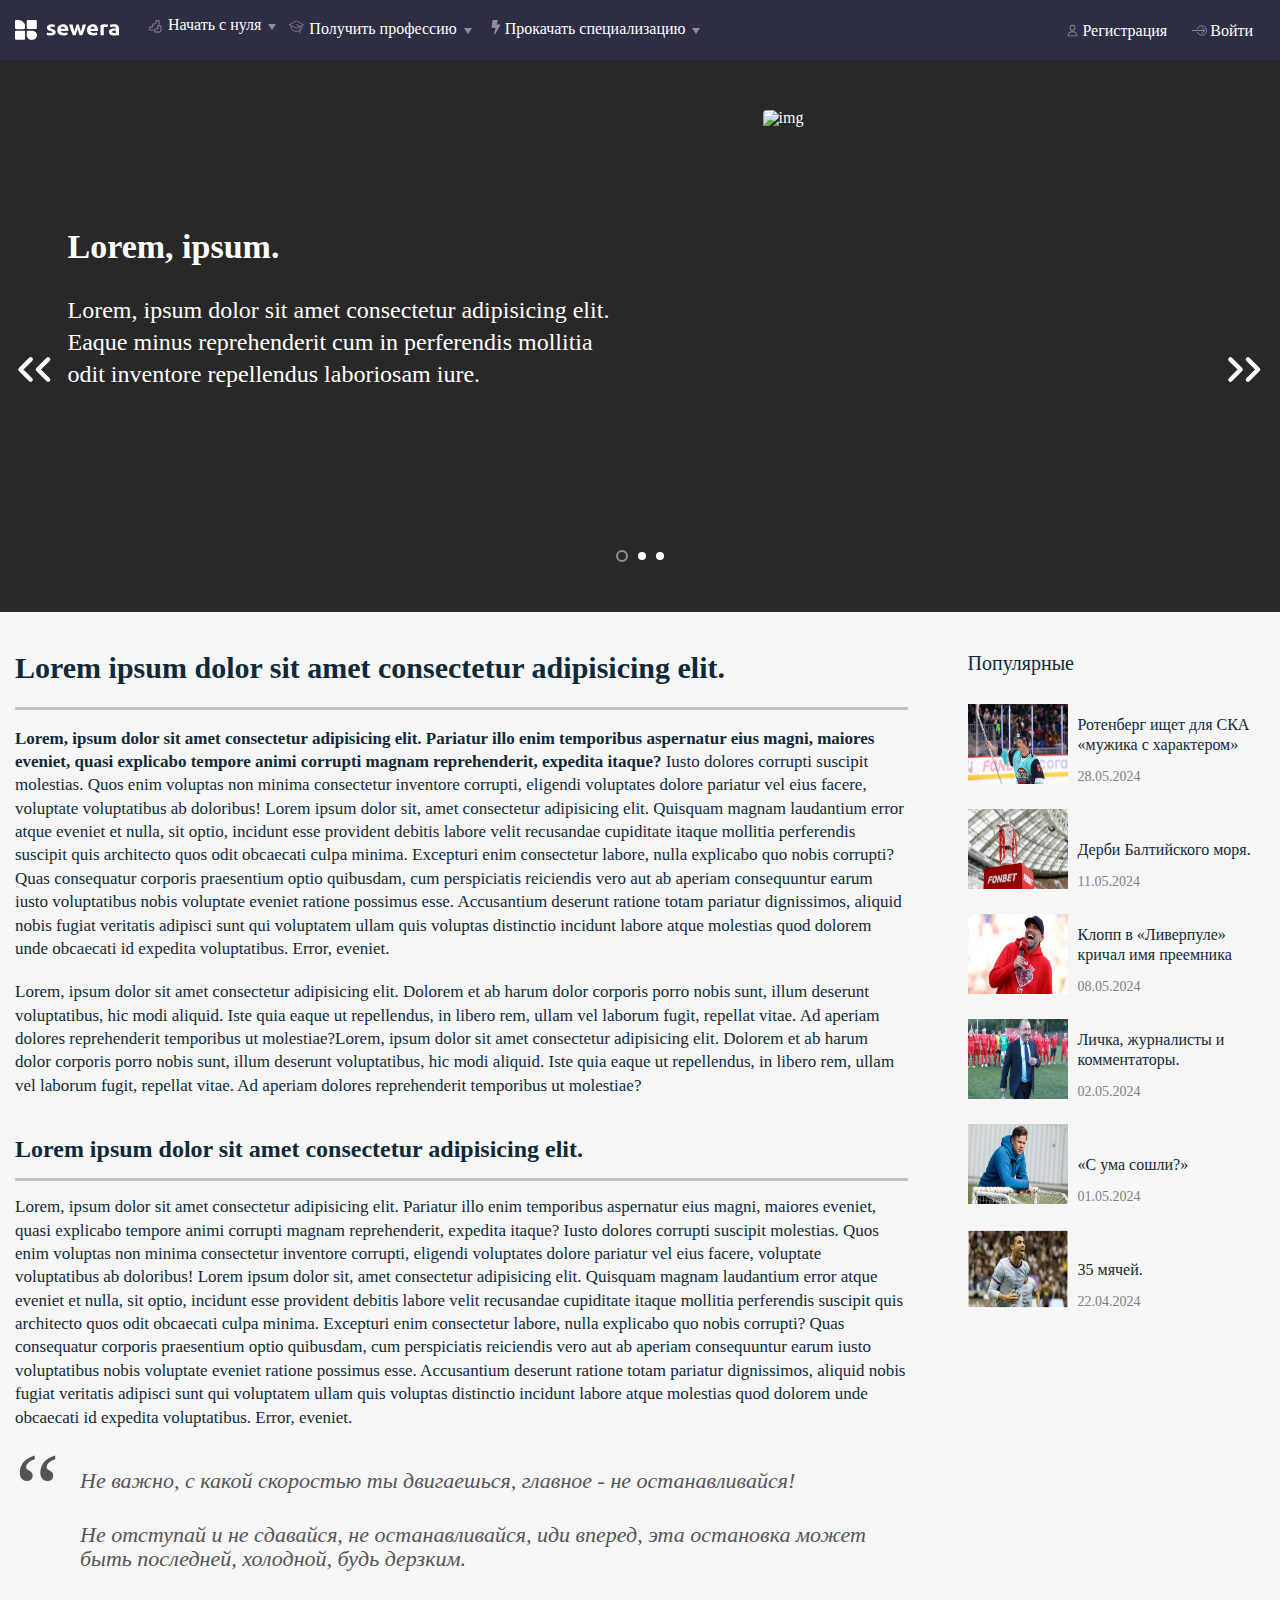
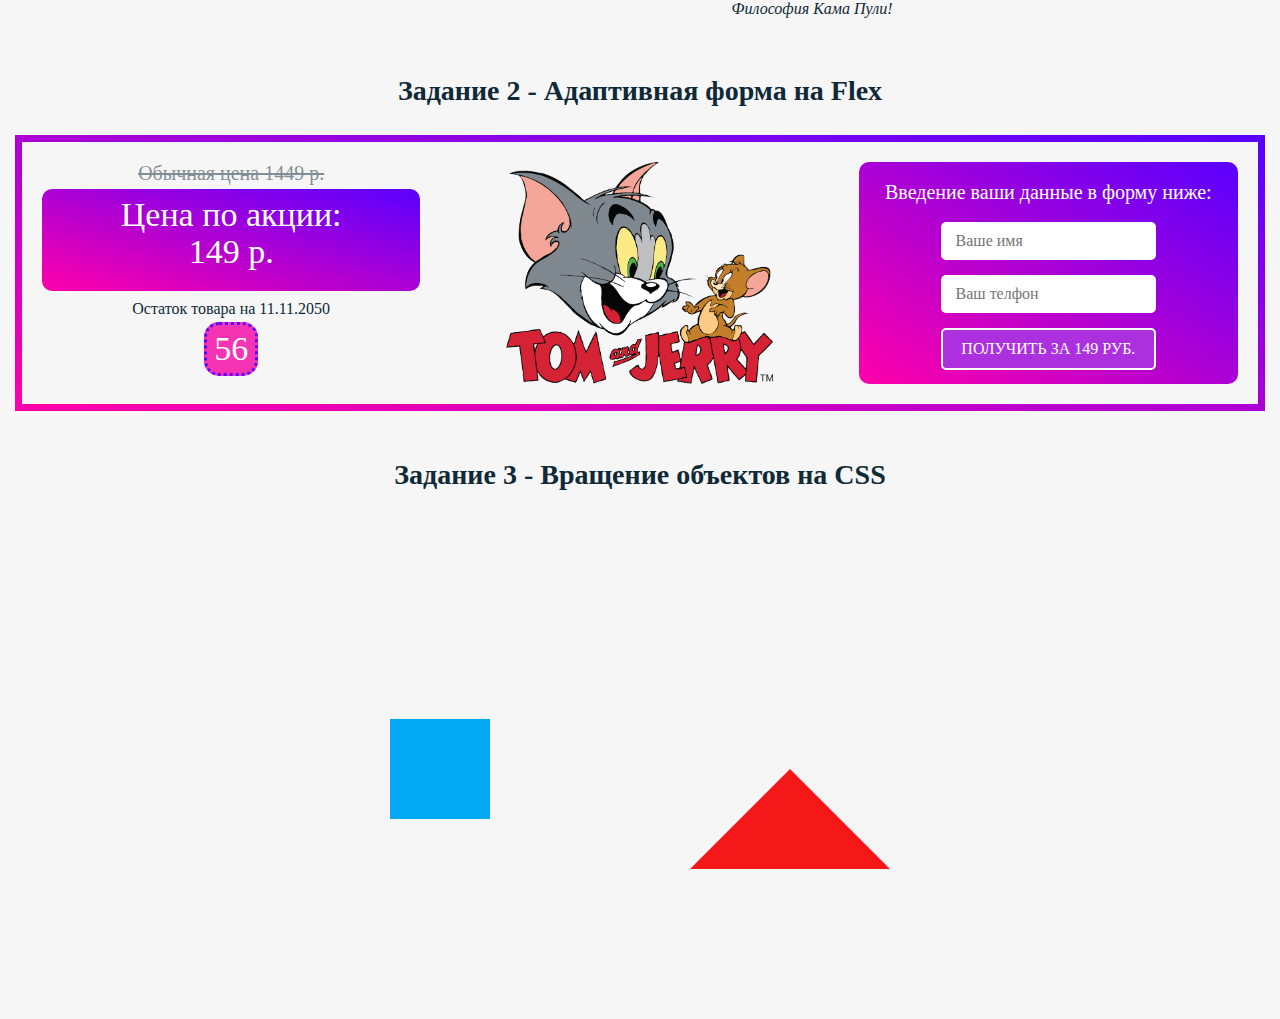
==== testTwo.html @ 2e712038 "Add files via upload" ====
<!DOCTYPE html>
<html lang="ru">

<head>
	<title>Главная</title>
	<meta charset="UTF-8">
	<meta name="format-detection" content="telephone=no">
	<!-- <style>body{opacity: 0;}</style> -->
	<link rel="stylesheet" href="css/style.min.css?_v=20240530075408">
	<link rel="shortcut icon" href="favicon.ico">
	<!-- <meta name="robots" content="noindex, nofollow"> -->
	<meta name="viewport" content="width=device-width, initial-scale=1.0">
</head>

<body>
	<div class="wrapper">
		<header class="header">
			<div class="header__container">
				<div class="header__left">
					<a href="#"><img src="img/Logo.svg" alt="logo"></a>
					<nav class="header__nav">
						<div class="header__dropdown dropdown">

							<div class="dropdown__header">
								<span class="dropdown__icon-btn">
									<svg class="dropdown__icon-step" fill="#fff" height="24" viewBox="0 0 24 24" width="24" xmlns="http://www.w3.org/2000/svg">
										<path d="M12 3.375C12 2.61561 12.6156 2 13.375 2H17.125C17.8844 2 18.5 2.61561 18.5 3.375V9H17V3.5H13.5V7.125C13.5 7.88439 12.8844 8.5 12.125 8.5H8.5V12.125C8.5 12.8844 7.88439 13.5 7.125 13.5H3.5V17H9V18.5H3.375C2.61561 18.5 2 17.8844 2 17.125V13.375C2 12.6156 2.61561 12 3.375 12H7V8.375C7 7.61561 7.61561 7 8.375 7H12V3.375ZM16.375 10C15.6156 10 15 10.6156 15 11.375V15H11.375C10.6156 15 10 15.6156 10 16.375V20.125C10 20.8844 10.6156 21.5 11.375 21.5H18.25C20.0449 21.5 21.5 20.0449 21.5 18.25V11.375C21.5 10.6156 20.8844 10 20.125 10H16.375ZM16.5 15.125V11.5H20V18.25C20 19.2165 19.2165 20 18.25 20H11.5V16.5H15.125C15.8844 16.5 16.5 15.8844 16.5 15.125Z" fill="#fff" />
									</svg>
								</span>
								<button class="dropdown__name-btn">Начать с нуля</button>
							</div>
							<div class="dropdown__wrapper-body">



								<ul class="dropdown__body">
									<li class="dropdown__item  dropdown__item_p-small ">Курсы для новичков</li>
									<li class="dropdown__item"><a href="#">Старт в программировании</a></li>
									<li class="dropdown__item"><a href="#">
											Погружение в вёрстку
										</a></li>
									<li class="dropdown__item"><a href="#">
											Погружение в программирование <br> на JavaScript
										</a></li>
									<li class="dropdown__item"><a href="#"> Введение в React</a></li>
									<li class="dropdown__item"><a href="#">
											Продвинутые техники и <br> инструменты вёрстки
										</a></li>
									<li class="dropdown__item dropdown__item_line-af "><a href="#">Погружение в бэкенд</a></li>
									<li class="dropdown__item dropdown__item_p-small"><a href="#">Карта обучения</a></li>
								</ul>
							</div>
						</div>
						<div class="header__dropdown dropdown">

							<div class="dropdown__header">
								<span class="dropdown__icon-btn">
									<?xml version="1.0" ?><svg class="dropdown__icon-cap" viewBox="0 0 256 256" xmlns="http://www.w3.org/2000/svg">
										<rect fill="none" height="256" width="256" />
										<polygon fill="none" points="8 96 128 32 248 96 128 160 8 96" stroke="#8f8f9b" stroke-linecap="round" stroke-linejoin="round" stroke-width="12" />
										<polyline fill="none" points="188 240 188 128 128 96" stroke="#8f8f9b" stroke-linecap="round" stroke-linejoin="round" stroke-width="12" />
										<path d="M220,110.9v54.6a7.8,7.8,0,0,1-1.6,4.7c-6.7,9-35.1,41.8-90.4,41.8s-83.7-32.8-90.4-41.8a7.8,7.8,0,0,1-1.6-4.7V110.9" fill="none" stroke="#8f8f9b" stroke-linecap="round" stroke-linejoin="round" stroke-width="12" />
									</svg>
								</span>
								<span class="dropdown__name-btn">Получить профессию</span>
							</div>
							<div class="dropdown__wrapper-body">

								<ul class="dropdown__body">
									<li class="dropdown__item  dropdown__item_p-small ">Профессии</li>
									<li class="dropdown__item  dropdown__falme-icon">
										<a href="#">
											Фронтенд-разработчик</a>
									</li>
									<li class="dropdown__item"><a href="#">

											JavaScript-разработчик (React)

										</a></li>
									<li class="dropdown__item"><a href="#">

											JavaScript-разработчик (Vue.js)

										</a></li>
									<li class="dropdown__item dropdown__item_line-af"><a href="#">
											Фулстек-разработчик
										</a></li>
									<li class="dropdown__item  dropdown__item_p-small ">
										Курсы из профессий
									</li>

									<li class="dropdown__item dropdown__icon-volt"><a href="#">

											HTML и CSS. Профессиональная вёрстка сайтов

										</a></li>
									<li class="dropdown__item  "><a href="#">
											HTML и CSS. Адаптивная вёрстка и автоматизация
										</a></li>
									<li class="dropdown__item "><a href="#">
											JavaScript. Профессиональная разработка веб-интерфейсов
										</a></li>
									<li class="dropdown__item dropdown__icon-volt"><a href="#">
											React. Разработка сложных клиентских приложений
										</a></li>
									<li class="dropdown__item "><a href="#">
											Node.js. Профессиональная разработка REST API
										</a></li>

									<li class="dropdown__item dropdown__item_line-af "><a href="#">
											Node.js и Nest.js. Микросервисная архитектура
										</a></li>
									<li class="dropdown__item dropdown__item_p-small"><a href="#">
											База знаний для джунов
										</a></li>
								</ul>
							</div>
						</div>
						<div class="header__dropdown dropdown">

							<div class="dropdown__header">
								<span class="dropdown__icon-btn dropdown__volt-btn">
									<svg fill="#8f8f9b" viewBox="0 0 320 512" xmlns="http://www.w3.org/2000/svg">
										<path d="M296 160H180.6l42.6-129.8C227.2 15 215.7 0 200 0H56C44 0 33.8 8.9 32.2 20.8l-32 240C-1.7 275.2 9.5 288 24 288h118.7L96.6 482.5c-3.6 15.2 8 29.5 23.3 29.5 8.4 0 16.4-4.4 20.8-12l176-304c9.3-15.9-2.2-36-20.7-36z" />
									</svg>
								</span>
								<span class="dropdown__name-btn">Прокачать специализацию</span>
							</div>
							<div class="dropdown__wrapper-body">

								<ul class="dropdown__body">
									<li class="dropdown__item  dropdown__item_p-small ">Хардкорные программы для профессионалов</li>
									<li class="dropdown__item  ">
										<a href="#">
											Современная фронтенд-инженерия</a>
									</li>
									<li class="dropdown__item"><a href="#">
											Современная UI-инженерия
										</a></li>


								</ul>
							</div>
						</div>
					</nav>
				</div>
				<div class="header__right">
					<a href="#" class="header__reg-link"><span>Регистрация</span></a>
					<a href="#" class="header__login-link"><span>Войти</span></a>

					<button class="dropdown__close"> <span></span></button>

				</div>
			</div>
		</header>
		<main class="page">
			<section class="block-slider">
				<div class="block-slider__container">
					<div class="block-slider__slider">
						<div class="block-slider__swiper">
							<div class="block-slider__slide">
								<div class="block-slider__left">
									<h2>Lorem, ipsum.</h2>
									<p>Lorem, ipsum dolor sit amet consectetur adipisicing elit. Eaque minus reprehenderit cum in
										perferendis mollitia odit inventore repellendus laboriosam iure.</p>
								</div>
								<div class="block-slider__right">
									<img src="https://sun9-56.userapi.com/impf/c858236/v858236720/29910/Ihe8J-922rY.jpg?size=807x802&quality=96&sign=06324aeedb829a5440fe6edab3a7fee0&c_uniq_tag=YZ6wD-gvLkA2RFt3atDTPPgjrXEiO0Yf4W6JTfomU6o&type=album" alt="img">
								</div>
							</div>
							<div class="block-slider__slide">
								<div class="block-slider__left">
									<h2>Lorem, ipsum.</h2>
									<p>Lorem, ipsum dolor sit amet consectetur adipisicing elit. Eaque minus reprehenderit cum in
										perferendis mollitia odit inventore repellendus laboriosam iure.</p>
								</div>
								<div class="block-slider__right">
									<img src="https://sun9-57.userapi.com/impf/c855524/v855524175/a335c/hHi84l0LLgs.jpg?size=759x807&quality=96&sign=f7df21928185eb2d3da8f8ca7893d7a0&c_uniq_tag=ptr8mlcJrk0UAbyxihGzSYC01Zkd_EwbgX_cB9-FAVA&type=album" alt="img">
								</div>
							</div>
							<div class="block-slider__slide">
								<div class="block-slider__left">
									<h2>Lorem, ipsum.</h2>
									<p>Lorem, ipsum dolor sit amet consectetur adipisicing elit. Eaque minus reprehenderit cum in
										perferendis mollitia odit inventore repellendus laboriosam iure.</p>
								</div>
								<div class="block-slider__right">
									<img src="https://sun9-13.userapi.com/impf/n5xUDRBeqdIjwzbhU-yd4jXayoAngss0dbvNaQ/SqG7F6Du4lM.jpg?size=960x960&quality=96&sign=62358768d3e7979a2b8f1758f643908d&c_uniq_tag=79hBievXeGpram5T9qouMxfK4zN0-EKYDcgwzh3o9EA&type=album" alt="img">
								</div>
							</div>
						</div>
						<div class="block-slider__pagin"></div>
						<div class="block-slider__nav">
							<div class="block-slider__prev"></div>
							<div class="block-slider__next"></div>

						</div>
					</div>
			</section>
			<div class="main__container">

				<section class="block-text">
					<div class="block-text__wrapper">
						<div class="block-text__item">
							<h2 class="block-text__title block-text__title_big">Lorem ipsum dolor sit amet consectetur
								adipisicing elit.</h2>
							<p class="block-text__content">
								<b>
									Lorem, ipsum dolor sit amet consectetur adipisicing elit. Pariatur illo
									enim temporibus aspernatur eius magni, maiores eveniet, quasi explicabo tempore animi
									corrupti
									magnam reprehenderit, expedita itaque?
								</b>
								Iusto dolores corrupti suscipit molestias. Quos enim
								voluptas non minima consectetur inventore corrupti, eligendi voluptates dolore pariatur vel
								eius
								facere, voluptate voluptatibus ab doloribus!<br><br> Lorem ipsum dolor sit, amet consectetur
								adipisicing
								elit. Quisquam magnam laudantium error atque eveniet et nulla, sit optio, incidunt esse
								provident
								debitis labore velit recusandae cupiditate itaque mollitia perferendis suscipit quis
								architecto
								quos odit obcaecati culpa minima. Excepturi enim consectetur labore, nulla explicabo quo
								nobis
								corrupti? <br><br> Quas consequatur corporis praesentium optio quibusdam, cum perspiciatis
								reiciendis
								vero
								aut ab aperiam consequuntur earum iusto voluptatibus nobis voluptate eveniet ratione possimus
								esse.
								Accusantium deserunt ratione totam pariatur dignissimos, aliquid nobis fugiat veritatis
								adipisci
								sunt qui voluptatem ullam quis voluptas distinctio incidunt labore atque molestias quod
								dolorem
								unde obcaecati id expedita voluptatibus. Error, eveniet.
							</p>
							<p class="block-text__content">
								Lorem, ipsum dolor sit amet consectetur adipisicing elit. Dolorem et ab harum dolor corporis
								porro
								nobis sunt, illum deserunt voluptatibus, hic modi aliquid. Iste quia eaque ut repellendus, in
								libero rem, ullam vel laborum fugit, <br><br> repellat vitae. Ad aperiam dolores reprehenderit
								temporibus
								ut
								molestiae?Lorem, ipsum dolor sit amet consectetur adipisicing elit. Dolorem et ab harum dolor
								corporis porro
								nobis sunt, illum deserunt voluptatibus, hic modi aliquid. Iste quia eaque ut repellendus, in
								libero rem, ullam vel laborum fugit, repellat vitae. Ad aperiam dolores reprehenderit
								temporibus
								ut
								molestiae?
							</p>
						</div>
						<div class="block-text__item">
							<h3 class="block-text__title">Lorem ipsum dolor sit amet consectetur
								adipisicing elit.</h3>
							<p class="block-text__content">

								Lorem, ipsum dolor sit amet consectetur adipisicing elit. Pariatur illo
								enim temporibus aspernatur eius magni, maiores eveniet, quasi explicabo tempore animi
								corrupti
								magnam reprehenderit, expedita itaque?

								Iusto dolores corrupti suscipit molestias. Quos enim
								voluptas non minima consectetur inventore corrupti, eligendi voluptates dolore pariatur vel
								eius
								facere, voluptate voluptatibus ab doloribus!<br><br> Lorem ipsum dolor sit, amet consectetur
								adipisicing
								elit. Quisquam magnam laudantium error atque eveniet et nulla, sit optio, incidunt esse
								provident
								debitis labore velit recusandae cupiditate itaque mollitia perferendis suscipit quis
								architecto
								quos odit obcaecati culpa minima. Excepturi enim consectetur labore, nulla explicabo quo
								nobis
								corrupti?<br><br> Quas consequatur corporis praesentium optio quibusdam, cum perspiciatis
								reiciendis
								vero
								aut ab aperiam consequuntur earum iusto voluptatibus nobis voluptate eveniet ratione possimus
								esse.
								Accusantium deserunt ratione totam pariatur dignissimos, aliquid nobis fugiat veritatis
								adipisci
								sunt qui voluptatem ullam quis voluptas distinctio incidunt labore atque molestias quod
								dolorem
								unde obcaecati id expedita voluptatibus. Error, eveniet.
							</p>

						</div>
					</div>
					<div class="quote">
						<div class="quote__container">
							<blockquote>
								<div class="quote__item">Не важно, с какой скоростью ты двигаешься, главное - не
									останавливайся!
								</div>
								<div class="quote__item">Не отступай и не сдавайся, не останавливайся, иди вперед, эта
									остановка
									может
									быть последней, холодной, будь дерзким.</div>
								<cite>Философия Кама Пули!</cite>
							</blockquote>
						</div>
					</div>
				</section>
				<div class="news-popular">
					<div class="news-popular__wrapper">
						<a href="#" class="news-popular__title">Популярные</a>
						<a href="#" class="news-popular__item">
							<img src="img/1.jpg" alt="Ротенберг ищет для СКА «мужика с характером»">
							<div class="news-popular__content">
								<div class="news-popular__text">Ротенберг ищет для СКА «мужика с характером»</div>
								<div class="news-popular__date">28.05.2024</div>
							</div>
						</a>
						<a href="#" class="news-popular__item">
							<img src="img/2.jpg" alt="Дерби Балтийского моря.">
							<div class="news-popular__content">
								<div class="news-popular__text">Дерби Балтийского моря.</div>
								<div class="news-popular__date">11.05.2024</div>
							</div>
						</a>
						<a href="#" class="news-popular__item">
							<img src="img/3.jpg" alt="Клопп в «Ливерпуле» кричал имя преемника">
							<div class="news-popular__content">
								<div class="news-popular__text">Клопп в «Ливерпуле» кричал имя преемника</div>
								<div class="news-popular__date">08.05.2024</div>
							</div>
						</a>
						<a href="#" class="news-popular__item">
							<img src="img/4.jpeg" alt="Личка, журналисты и комментаторы.">
							<div class="news-popular__content">
								<div class="news-popular__text">Личка, журналисты и комментаторы.</div>
								<div class="news-popular__date">02.05.2024</div>
							</div>
						</a>
						<a href="#" class="news-popular__item">
							<img src="img/5.jpg" alt="«С ума сошли?»">
							<div class="news-popular__content">
								<div class="news-popular__text">«С ума сошли?»</div>
								<div class="news-popular__date">01.05.2024</div>
							</div>
						</a>
						<a href="#" class="news-popular__item">
							<img src="img/6.jpg" alt="35 мячей.">
							<div class="news-popular__content">
								<div class="news-popular__text">35 мячей.</div>
								<div class="news-popular__date">22.04.2024</div>
							</div>

						</a>
					</div>
				</div>

			</div>
			<section class="test-two">
				<h2 class="test-two__title">Задание 2 - Адаптивная форма на Flex</h2>
				<div class="test-two__container">
					<div class="test-two__wrapper">
						<div class="test-two__left">
							<div class="test-two__price">Обычная цена 1449 р.</div>
							<div class="test-two__dicount-price">Цена по акции:<br> 149 р.</div>
							<div class="test-two__date-item">Остаток товара на 11.11.2050</div>
							<div class="test-two__value"><span>56</span></div>
						</div>
						<div class="test-two__img"><img src="img/form-img.png" alt="форма заказа"></div>
						<div class="test-two__right">
							<from class="test-two__form">
								<div class="test-two__from-title">Введение ваши данные в форму ниже:</div>
								<div class="test-two__form-body">
									<input type="text" placeholder="Ваше имя" name="userName">
									<input type="tel" placeholder="Ваш телфон" name="userPhone">
									<input type="hidden" name="sub1" id="sub1" value="123">
									<input type="hidden" name="utm_source" id="utm_source" value="321">
									<input type="hidden" name="ip" id="ip" value="192.168.1.1">
									<button class="test-two__btn" type="submit">ПОЛУЧИТЬ ЗА 149 РУБ.</button>
								</div>
							</from>
						</div>
					</div>
				</div>


			</section>
			<section class="anim">
				<h2 class="test-two__title">Задание 3 - Вращение объектов на CSS</h2>
				<div class="anim__container">

					<div class="wrapper-t">
						<div class="square">
							<!-- <div class="pivont-point">&bull;</div> -->
						</div>
						<div class="circle">

						</div>
					</div>


				</div>

			</section>
	</div>
	</main>

	</div>
	<!-- 
<div id="popup" aria-hidden="true" class="popup">
	<div class="popup__wrapper">
		<div class="popup__content">
			<button data-close type="button" class="popup__close">Закрыть</button>
			<div class="popup__text">
			</div>
		</div>
	</div>
</div>
 -->

	<script src="js/app.min.js?_v=20240530075408"></script>
</body>

</html>
---- css/style.min.css ----
@charset "UTF-8";@import url(https://fonts.googleapis.com/css?family=PT+Sans:regular,italic,700,700italic);@font-face{font-family:"TT Norms Pro";src:url(/463b9c96fefe5cefd8d9.woff2);font-weight:400}@font-face{font-family:"TT Norms Pro";src:url(/a76053e8fa0edaac22e2.woff2);font-weight:700;font-style:normal}@font-face{font-family:"TT Norms Pro";src:url(/258cc526d378b9f0bc2b.woff2);font-weight:500;font-style:normal}*{padding:0;margin:0;border:0}*,:after,:before{-webkit-box-sizing:border-box;box-sizing:border-box}body,html{height:100%;min-width:320px}body{color:#102938;line-height:1;font-family:"TT Norms Pro";font-size:1rem;-ms-text-size-adjust:100%;-moz-text-size-adjust:100%;-webkit-text-size-adjust:100%;-webkit-font-smoothing:antialiased;-moz-osx-font-smoothing:grayscale}button,input,textarea{font-family:"TT Norms Pro";font-size:inherit}button{cursor:pointer;color:inherit;background-color:inherit}a{color:inherit}a:link,a:visited{text-decoration:none}a:hover{text-decoration:none}ul li{list-style:none}img{vertical-align:top}h1,h2,h3,h4,h5,h6{font-weight:inherit;font-size:inherit}body{background-color:#f6f6f6}.lock body{overflow:hidden;-ms-touch-action:none;touch-action:none}.wrapper{min-height:100%;display:-webkit-box;display:-ms-flexbox;display:flex;-webkit-box-orient:vertical;-webkit-box-direction:normal;-ms-flex-direction:column;flex-direction:column;overflow:hidden}.wrapper>main{-webkit-box-flex:1;-ms-flex:1 1 auto;flex:1 1 auto}.wrapper>*{min-width:0}[class*=__container]{max-width:86.25rem;-webkit-box-sizing:content-box;box-sizing:content-box;margin:0 auto;padding:0 .9375rem}.checkbox{position:relative;padding:9px 11px;border-radius:8px;background:#f7f7f7;-webkit-transition:all .3s ease 0s;transition:all .3s ease 0s;display:-webkit-box;display:-ms-flexbox;display:flex;-webkit-box-align:center;-ms-flex-align:center;align-items:center}.checkbox__input{position:absolute;width:0;height:0;opacity:0}.checkbox__input:checked+.checkbox__label:before{-webkit-transition:all .3s ease 0s;transition:all .3s ease 0s;background-color:#fc8507;border:0 solid #a7a9ac}.checkbox__input:checked+.checkbox__label:after{-webkit-transition:-webkit-transform .3s ease 0s;transition:-webkit-transform .3s ease 0s;transition:transform .3s ease 0s;transition:transform .3s ease 0s,-webkit-transform .3s ease 0s;-webkit-transform:scale(1);-ms-transform:scale(1);transform:scale(1)}.checkbox__label{cursor:pointer;display:-webkit-inline-box;display:-ms-inline-flexbox;display:inline-flex;-webkit-box-align:center;-ms-flex-align:center;align-items:center;position:relative;gap:10px}.checkbox__label:before{content:"";-ms-flex-item-align:start;align-self:flex-start;-webkit-box-flex:0;-ms-flex:0 0 16px;flex:0 0 16px;width:16px;height:16px;border:1px solid #a7a9ac;border-radius:4px;background-color:#fff}.checkbox__label::after{content:"";position:absolute;width:16px;height:16px;top:2px;left:2px;background-repeat:no-repeat;background-image:url(../../../img/icons/accpect.svg);background-size:12px 12px;-webkit-transform:scale(1);-ms-transform:scale(1);transform:scale(1)}.options{display:-webkit-box;display:-ms-flexbox;display:flex;-webkit-column-gap:8px;-moz-column-gap:8px;column-gap:8px}.options__item{position:relative;cursor:pointer}.options__input{width:0;height:0;opacity:0;position:absolute}.options__input:checked+.options__label:before{border:1px solid #000}.options__input:checked+.options__label{-webkit-transform:scale(1);-ms-transform:scale(1);transform:scale(1)}.options__label{display:-webkit-inline-box;display:-ms-inline-flexbox;display:inline-flex;-webkit-box-align:center;-ms-flex-align:center;align-items:center;cursor:pointer;position:relative;gap:8px}.options__label:before{content:"";-webkit-box-align:center;-ms-flex-align:center;align-items:center;background-size:contain;border:4px solid #fff;border-radius:8px;-webkit-box-shadow:0 0 0 1px rgba(0,0,0,.1);box-shadow:0 0 0 1px rgba(0,0,0,.1);cursor:pointer;display:-webkit-box;display:-ms-flexbox;display:flex;-webkit-box-flex:0;-ms-flex:0 0 auto;flex:0 0 auto;height:36px;line-height:36px;margin:4px 0;min-width:36px;overflow:hidden;padding:4px 8px;position:relative;-webkit-transition:opacity .2s;transition:opacity .2s;-webkit-user-select:none;-moz-user-select:none;-ms-user-select:none;user-select:none;white-space:nowrap}.options__label:after{content:"";-webkit-transition:all .3s ease 0s;transition:all .3s ease 0s;-webkit-transform:scale(1);-ms-transform:scale(1);transform:scale(1);border-radius:4px;width:28px;height:28px;position:absolute;-webkit-transform:translate(0,-50%);-ms-transform:translate(0,-50%);transform:translate(0,-50%);top:50%;left:4px;background-color:#7e7997;position:absolute}.options__label_two::after{content:"";background-color:#eee9d9}.options__label_tree::after{content:"";background-color:#535353}.options__label_four::after{content:"";background-color:#c2c0c1}.options__label_five::after{padding:5px 8px;content:"256";background-color:#fff}.options__label_five::before{min-width:50px}.options__label_six::after{content:"128";padding:5px 8px;background-color:#fff}.options__label_six::before{min-width:50px}.options__label_seven::after{content:"";padding:5px 8px;background-color:rgba(255,255,255,0)!important}.options__label_seven::before{min-width:104px}.options__label_eati::after{content:"";padding:5px 8px;background-color:rgba(255,255,255,0)!important}.options__label_eati::before{min-width:175px}.options__text{position:absolute;width:100%;height:100%;top:30%;left:13px}.options__text_gray{color:#8c8c8c!important;font-size:14px}.options__text_hit{background:#eef7e4;border-radius:4px;color:#6ba833;display:inline-block;font-size:10px;font-weight:700;line-height:18px;padding:0 5px}.rating{display:-webkit-box;display:-ms-flexbox;display:flex;-webkit-box-align:end;-ms-flex-align:end;align-items:flex-end;font-size:40px;line-height:.75;-webkit-transition:opacity .3s ease 0s;transition:opacity .3s ease 0s}.rating.rating_sending{opacity:.2}.rating.rating_set .rating__active,.rating.rating_set .rating__item{cursor:pointer}.rating__body{position:relative}.rating__body::before{content:"★★★★★";display:block}.rating__active{position:absolute;width:0%;height:100%;top:0;left:0;overflow:hidden}.rating__active::before{content:"★★★★★";position:absolute;width:100%;height:100%;top:0;left:0;color:#ffd300}.rating__items{display:-webkit-box;display:-ms-flexbox;display:flex;position:absolute;width:100%;height:100%;top:0;left:0}.rating__item{-webkit-box-flex:0;-ms-flex:0 0 20%;flex:0 0 20%;height:100%;opacity:0}.rating__value{font-size:50%;line-height:1;padding:0 0 0 10px}[data-showmore-button] span:last-child{display:none}._showmore-active [data-showmore-button] span{display:none}._showmore-active [data-showmore-button] span:last-child{display:block}[class*=-ibg]{position:relative}[class*=-ibg] img{position:absolute;width:100%;height:100%;top:0;left:0;-o-object-fit:cover;object-fit:cover}[class*=-ibg_contain] img{-o-object-fit:contain;object-fit:contain}.header{color:#fff;background-color:#2d2d44}.header__container{min-height:60px;display:-webkit-box;display:-ms-flexbox;display:flex;-webkit-box-align:center;-ms-flex-align:center;align-items:center}.header__container img{width:104px;height:20px;margin-right:25px;-webkit-transition:all .3s ease 0s;transition:all .3s ease 0s}.header__left{display:-webkit-box;display:-ms-flexbox;display:flex;-webkit-box-align:center;-ms-flex-align:center;align-items:center;-webkit-box-flex:1;-ms-flex:1 1 auto;flex:1 1 auto}.header__nav{display:-webkit-box;display:-ms-flexbox;display:flex}.header__reg-link::before{background:url(../img/icons/user.svg) 0 0 no-repeat;width:13px;-webkit-transform:translate(-3px,1px);-ms-transform:translate(-3px,1px);transform:translate(-3px,1px);height:13px}.header__reg-link:hover::before{background:url(../img/icons/user-hover.svg) 0 0 no-repeat}.header__login-link,.header__reg-link{padding:13px 12px}.header__login-link::before,.header__reg-link::before{content:"";display:inline-block}.header__login-link::before{background:url(../img/icons/login.svg) 0 0 no-repeat;width:15px;height:15px;-webkit-transform:translate(-3px,2px);-ms-transform:translate(-3px,2px);transform:translate(-3px,2px)}.lock{overflow:hidden}.dropdown{position:relative;overflow:visible}.dropdown__header{display:-webkit-box;display:-ms-flexbox;display:flex;padding:15px 24px 17px;cursor:default;line-height:2.25;position:relative;line-height:1.5714285714}.dropdown__header::after{-webkit-transition:all .4s ease 0s;transition:all .4s ease 0s;content:"";position:absolute;top:46%;right:9px;display:block;width:0;height:0;border-width:6px 4px 0;border-style:solid;border-color:#8f8f9b transparent transparent}.dropdown__volt-btn{top:15px;left:8px!important}.dropdown__volt-btn svg{width:14px!important;height:14px!important}.dropdown__icon-cap{fill:#8f8f9b;width:15px;height:15px}.dropdown__icon-step path{fill:#8f8f9b;width:15px;height:15px}.dropdown__icon-btn{position:absolute;top:15px;left:4px;display:inline-block}.dropdown__icon-btn svg{width:15px;height:15px}.dropdown__wrapper-body{display:none;position:absolute;z-index:1000;width:340px;top:57px;left:0;background-color:#414157}.dropdown__body{padding:16px;width:100%;-webkit-box-orient:vertical;-webkit-box-direction:normal;-ms-flex-direction:column;flex-direction:column}.dropdown__close{position:absolute;top:0;right:0;z-index:5000000;display:none;-webkit-box-pack:center;-ms-flex-pack:center;justify-content:center;-webkit-box-align:center;-ms-flex-align:center;align-items:center;-webkit-box-sizing:content-box;box-sizing:content-box;width:30px;height:30px;padding:15px 5px;background:0 0;border:0}.dropdown__close._show{display:-webkit-box;display:-ms-flexbox;display:flex}.dropdown__close span{position:relative;display:none;width:30px;height:3px;vertical-align:bottom}.dropdown__close span::after{content:"";position:absolute;left:0;width:70%;height:2px;background:#fff;-webkit-transform-origin:50% 50%;-ms-transform-origin:50% 50%;transform-origin:50% 50%;-webkit-transform:rotate3d(0,0,1,-45deg);transform:rotate3d(0,0,1,-45deg)}.dropdown__close span::before{content:"";-webkit-transform:rotate3d(0,0,1,45deg);transform:rotate3d(0,0,1,45deg);position:absolute;left:0;width:70%;height:2px;background:#fff;-webkit-transform-origin:50% 50%;-ms-transform-origin:50% 50%;transform-origin:50% 50%}.dropdown__item{padding:8px 8px;padding-left:22px;line-height:1.375;position:relative}.dropdown__falme-icon::before{content:"";background:url(../img/icons/flame.svg) center/17px 17px no-repeat;width:18px;height:18px;position:absolute;top:8px;left:0}.dropdown__icon-volt::before{content:"";background:url(../img/icons/volt.svg) center/cover no-repeat;width:23px;height:23px;position:absolute;top:7px;left:-3px}.dropdown__item_p-small{padding:8px 16px 8px 0}.dropdown__item_line-af::after{content:"";position:absolute;bottom:0;left:50%;-webkit-transform:translate(-50%,0);-ms-transform:translate(-50%,0);transform:translate(-50%,0);width:100%;height:1px;background-color:rgba(255,255,255,.1450980392)}.block-slider{color:#fff;background-color:#292828;padding:50px 0}.block-slider__container{position:relative}.block-slider__swiper{margin-bottom:40px}.block-slider__slide{display:-webkit-box;display:-ms-flexbox;display:flex;-ms-flex-pack:distribute;justify-content:space-around;-webkit-column-gap:40px;-moz-column-gap:40px;column-gap:40px}.block-slider__left{max-width:550px;display:-ms-grid;display:grid;-ms-flex-line-pack:center;align-content:center;row-gap:30px;-webkit-box-flex:0;-ms-flex:0 1 50%;flex:0 1 50%}.block-slider__left h2{font-size:34px;font-weight:700}.block-slider__left p{font-size:24px;line-height:1.3333333333}.block-slider__right{-webkit-box-flex:0;-ms-flex:0 1 50%;flex:0 1 50%;max-width:450px;height:400px;position:relative}.block-slider__right img{border-radius:4px;position:absolute;width:100%;height:100%;top:0;left:0;-o-object-fit:cover;object-fit:cover;-o-object-position:center;object-position:center}.block-slider__right img:nth-child(1),.block-slider__right img:nth-child(2){-o-object-position:top;object-position:top}.block-slider__pagin{text-align:center;display:-webkit-box;display:-ms-flexbox;display:flex;-webkit-box-align:center;-ms-flex-align:center;align-items:center;-webkit-box-pack:center;-ms-flex-pack:center;justify-content:center}.block-slider__pagin span{width:8px;height:8px;display:inline-block;border-radius:50%;background-color:#fff}.block-slider__pagin span:not(:last-child){margin-right:10px}.block-slider__pagin .swiper-pagination-bullet-active{background-color:rgba(255,255,255,0);width:12px;height:12px;border:2px solid #8f8f9b}.block-slider__next,.block-slider__prev{z-index:200;position:absolute;width:70px;height:70px;top:50%}.block-slider__prev{background:url(../img/icons/slider-arrow.svg) center/cover no-repeat;left:0}.block-slider__next{background:url(../img/icons/slider-next.svg) center/cover no-repeat;right:0}.main__container{display:-webkit-box;display:-ms-flexbox;display:flex;padding-top:40px;padding-bottom:60px;-webkit-column-gap:60px;-moz-column-gap:60px;column-gap:60px}.block-text{-webkit-box-flex:0;-ms-flex:0 1 75%;flex:0 1 75%}.block-text__item{margin-bottom:40px}.block-text__title{font-size:24px;font-weight:700;padding-bottom:10px}.block-text__title::after{content:"";display:inline-block;height:3px;width:100%;background-color:#c5c1c1}.block-text__title_big{font-size:30px;line-height:1.0769230769}.block-text__content{font-size:17px;line-height:1.375}.block-text__content:not(:last-child){margin-bottom:20px}.block-text__content br{display:none}.block-text__popular-news{-webkit-box-flex:0;-ms-flex:0 1 25%;flex:0 1 25%}.news-popular{-webkit-box-flex:0;-ms-flex:0 1 25%;flex:0 1 25%}.news-popular__title{display:inline-block;font-size:20px;font-weight:500;line-height:1.1;margin-bottom:30px}.news-popular__item{display:-webkit-box;display:-ms-flexbox;display:flex;-webkit-column-gap:10px;-moz-column-gap:10px;column-gap:10px;-webkit-box-align:end;-ms-flex-align:end;align-items:flex-end}.news-popular__item img{width:100px;height:80px}.news-popular__item:not(:last-child){margin-bottom:25px}.news-popular__text{font-weight:500;line-height:1.25;margin-bottom:15px}.news-popular__date{font-size:14px;color:gray}blockquote::before{font-family:"Times New Roman",Times,serif;color:#545457;font-size:100px;content:open-quote;position:absolute;width:100%;height:100%;top:-30px;left:0}blockquote{quotes:"“" "”" "‘" "’"}.quote__container{position:relative}.quote__item{font-style:italic;font-size:22px;line-height:1.0909090909;padding-left:50px;color:#545457}.quote__item:not(:last-child){margin-bottom:30px}.quote cite{display:inline-block;width:100%;text-align:right}.test-two{margin-bottom:50px}.test-two__title{text-align:center;font-weight:700;font-size:28px;margin-bottom:30px}.test-two__wrapper{border:7px solid #ad87eb;-o-border-image:linear-gradient(to right top,#f0a,#5900ff);border-image:-webkit-gradient(linear,left bottom,right top,from(#f0a),to(#5900ff));border-image:linear-gradient(to right top,#f0a,#5900ff);border-image-slice:1;index:-1;display:-webkit-box;display:-ms-flexbox;display:flex;padding:20px;gap:30px}.test-two__left{-webkit-box-flex:33.333%;-ms-flex:33.333%;flex:33.333%;-webkit-box-ordinal-group:2;-ms-flex-order:1;order:1;text-align:center}.test-two__price{font-size:20px;line-height:1.1;text-decoration:line-through;opacity:.5;margin-bottom:5px}.test-two__dicount-price{font-size:34px;line-height:1.0833333333;background:-webkit-gradient(linear,left bottom,right top,from(#f0a),to(#5900ff));background:linear-gradient(to right top,#f0a,#5900ff);color:#fff;padding:8px 10px;border-radius:10px;padding-bottom:20px;margin-bottom:10px}.test-two__date-item{font-style:20px;margin-bottom:5px}.test-two__value span{border-radius:15px;font-size:34px;color:#fff;display:inline-block;padding:7px;border:3px dotted #5900ff;background-color:#f534b4}.test-two__img{-webkit-box-ordinal-group:3;-ms-flex-order:2;order:2;-webkit-box-flex:33.333%;-ms-flex:33.333%;flex:33.333%;position:relative;padding-bottom:18.6%}.test-two__img img{position:absolute;width:100%;height:100%;top:0;left:0;-o-object-fit:contain;object-fit:contain}.test-two__right{-webkit-box-ordinal-group:4;-ms-flex-order:3;order:3;-webkit-box-flex:33.333%;-ms-flex:33.333%;flex:33.333%;background:-webkit-gradient(linear,left bottom,right top,from(#f0a),to(#5900ff));background:linear-gradient(to right top,#f0a,#5900ff);padding:10px;padding-top:20px;border-radius:10px;text-align:center;color:#fff}.test-two__from-title{font-size:20px;font-weight:500;margin-bottom:20px}.test-two__form-body{display:-webkit-box;display:-ms-flexbox;display:flex;-webkit-box-align:center;-ms-flex-align:center;align-items:center;-webkit-box-orient:vertical;-webkit-box-direction:normal;-ms-flex-direction:column;flex-direction:column}.test-two__form-body input{border-radius:5px;width:60%;padding:10px 15px;margin-bottom:15px}.test-two__btn{width:60%;color:#fff;background-color:#ad30df;border-radius:5px;padding:10px 15px;border:2px solid #fff;-webkit-transition:all .3s ease 0s;transition:all .3s ease 0s}.anim__container{display:-webkit-box;display:-ms-flexbox;display:flex;height:500px}.wrapper-t{width:100%;display:-webkit-box;display:-ms-flexbox;display:flex;-webkit-box-align:center;-ms-flex-align:center;align-items:center;-webkit-box-pack:center;-ms-flex-pack:center;justify-content:center}.square{position:relative;width:100px;height:100px;margin-right:200px;color:#fff;font-size:1.5em;text-align:center;background:#03a9f4;-webkit-animation:5s linear 0s normal none infinite running rotate-two;animation:5s linear 0s normal none infinite running rotate-two}.circle{border:100px solid transparent;border-bottom:100px solid #f51818;-webkit-animation:5s linear 0s normal none infinite running rotate-one;animation:5s linear 0s normal none infinite running rotate-one}@-webkit-keyframes rotate-one{0%{-webkit-transform:rotate(360deg);transform:rotate(360deg)}100%{-webkit-transform:rotate(0);transform:rotate(0)}}@keyframes rotate-one{0%{-webkit-transform:rotate(360deg);transform:rotate(360deg)}100%{-webkit-transform:rotate(0);transform:rotate(0)}}@-webkit-keyframes rotate-two{0%{-webkit-transform:rotate(0);transform:rotate(0)}100%{-webkit-transform:rotate(360deg);transform:rotate(360deg)}}@keyframes rotate-two{0%{-webkit-transform:rotate(0);transform:rotate(0)}100%{-webkit-transform:rotate(360deg);transform:rotate(360deg)}}.dns-test *{font-family:"PT Sans"!important;color:#333}.header-dns{background-color:#fff;-webkit-box-shadow:0 1px 2px rgba(0,0,0,.1);box-shadow:0 1px 2px rgba(0,0,0,.1);margin-bottom:24px}.top-header{display:-webkit-box;display:-ms-flexbox;display:flex;-webkit-column-gap:20px;-moz-column-gap:20px;column-gap:20px;justify-items:start;padding:20px 0 8px}.top-header__city{-moz-text-align-last:left;text-align-last:left;-webkit-box-flex:1;-ms-flex:1 0 272px;flex:1 0 272px}.top-header__city svg{-webkit-transition:all .3s ease 0s;transition:all .3s ease 0s;-webkit-transform:translate(0,1px);-ms-transform:translate(0,1px);transform:translate(0,1px);width:13px;height:13px}.top-header__city span{-webkit-transition:all .3s ease 0s;transition:all .3s ease 0s}.top-header__city-wrapper{width:-webkit-max-content;width:-moz-max-content;width:max-content}.top-header__nav{-webkit-box-flex:1;-ms-flex:1 1 auto;flex:1 1 auto}.top-header__nav ul{display:-webkit-box;display:-ms-flexbox;display:flex;-webkit-column-gap:32px;-moz-column-gap:32px;column-gap:32px}.top-header__link{-webkit-transition:all .3s ease 0s;transition:all .3s ease 0s;text-wrap:nowrap}.top-header__link_active::after{content:"";display:inline-block;width:5px;height:5px;background-color:#fc8507;border-radius:50%;-webkit-transform:translate(0,-2px);-ms-transform:translate(0,-2px);transform:translate(0,-2px)}.top-header__contanc{width:100%!important}.top-header__contact{text-wrap:nowrap;position:relative}.top-header__contact:first-child{text-align:right;display:inline-block;width:100%}.top-header__contanct-block{text-align:center;width:130px;padding:10px 5px;display:none;position:absolute;top:0;right:-5px;background:#333;color:#fff;border-radius:8px;height:auto;top:145%;margin:0}.bottom-header{display:-webkit-box;display:-ms-flexbox;display:flex;-webkit-column-gap:20px;-moz-column-gap:20px;column-gap:20px;-webkit-box-align:center;-ms-flex-align:center;align-items:center;min-height:96px}.bottom-header__logo-menu{-webkit-box-flex:0;-ms-flex:0 0 281px;flex:0 0 281px;min-width:281px;background:-webkit-gradient(linear,left bottom,left top,from(#fc8507),to(#ffa218));background:linear-gradient(0deg,#fc8507 0,#ffa218 100%);display:-webkit-box;display:-ms-flexbox;display:flex;border-radius:12px}.bottom-header__logo{padding:0 20px;display:-webkit-box;display:-ms-flexbox;display:flex;-webkit-box-align:center;-ms-flex-align:center;align-items:center;height:64px;-webkit-transition:all .3s ease 0s;transition:all .3s ease 0s;position:relative}.bottom-header__logo span{display:inline-block;width:80px;height:20px;background:url([data-uri]) 0 0 no-repeat}.bottom-header__tooltip{text-align:center;width:150px;font-size:14px;padding:10px 5px;display:none;position:absolute;left:0;background:#333;color:#fff;border-radius:8px;height:auto;bottom:-65%;margin:0}.bottom-header__menu-btn{display:-webkit-box;display:-ms-flexbox;display:flex;-webkit-box-align:center;-ms-flex-align:center;align-items:center;height:64px}.bottom-header__menu-btn span{margin-left:28px;display:-webkit-box;display:-ms-flexbox;display:flex;line-height:1.375;-webkit-box-align:center;-ms-flex-align:center;align-items:center;color:#fff;padding:10px 20px 10px 16px;border-radius:8px;font-weight:700;background:rgba(255,255,255,.12);-webkit-box-shadow:0 6px 8px rgba(89,16,0,.08);box-shadow:0 6px 8px rgba(89,16,0,.08);-webkit-transition:all .3s ease 0s;transition:all .3s ease 0s}.bottom-header__menu-btn span svg{margin-left:8px;-webkit-transform:translate(0,1px);-ms-transform:translate(0,1px);transform:translate(0,1px)}.bottom-header__wrapper-inpt{-webkit-box-flex:1;-ms-flex:1 1 auto;flex:1 1 auto;max-width:745px;background:#f7f7f7;display:-webkit-box;display:-ms-flexbox;display:flex;-webkit-box-align:center;-ms-flex-align:center;align-items:center;border-radius:12px;position:relative;-webkit-transition:all .3s ease 0s;transition:all .3s ease 0s}.bottom-header__wrapper-inpt input{border-radius:12px;padding-left:20px;padding-right:120px;-webkit-transition:all 1ms 0s;transition:all 1ms 0s;height:62px;background:#f7f7f7;width:100%;outline:0}.bottom-header__wrapper-inpt input:focus-visible{border:1px solid #333;background:#fff}.bottom-header__search{position:absolute;width:44px;height:44px;top:50%;right:0;-webkit-transform:translate(0,-50%);-ms-transform:translate(0,-50%);transform:translate(0,-50%);border-radius:8px;display:-webkit-box;display:-ms-flexbox;display:flex;-webkit-box-align:center;-ms-flex-align:center;align-items:center;-webkit-box-pack:center;-ms-flex-pack:center;justify-content:center;margin-right:10px}.bottom-header__nav{-webkit-box-pack:end;-ms-flex-pack:end;justify-content:flex-end;display:-webkit-box;display:-ms-flexbox;display:flex}.bottom-header__link{display:-webkit-box;display:-ms-flexbox;display:flex;-webkit-box-orient:vertical;-webkit-box-direction:normal;-ms-flex-direction:column;flex-direction:column;-webkit-box-align:center;-ms-flex-align:center;align-items:center;padding:11px;border-radius:12px;font-size:14px;line-height:1.2857142857}.bottom-header__link svg{width:22px;height:22px}.page__breadcrumb{display:-webkit-box;display:-ms-flexbox;display:flex}.page__breadcrumb a{font-size:13px;display:-webkit-box;display:-ms-flexbox;display:flex;-webkit-box-align:center;-ms-flex-align:center;align-items:center;-webkit-transition:all .3s ease 0s;transition:all .3s ease 0s}.page__breadcrumb a::after{margin-top:2px;color:gray;content:"> ";padding:0 5px}.page__breadcrumb a:last-child{color:gray}.page__breadcrumb a:last-child::after{content:""}.page__title{font-size:32px;font-weight:700;margin-top:0;padding:10px 0 24px;word-break:break-word}.page__wrapper-contetn{padding:32px 24px 24px 0;position:relative;-webkit-column-gap:40px;-moz-column-gap:40px;column-gap:40px;margin-bottom:20px}.page__wrapper-contetn::before{content:"";background-color:#fff;border-radius:16px;-webkit-box-shadow:0 1px 2px 0 rgba(0,0,0,.1019607843);box-shadow:0 1px 2px 0 rgba(0,0,0,.1019607843);position:absolute;width:100%;height:100%;top:0;left:0;z-index:-1}.page{position:relative}.page__code-id{font-size:14px;position:absolute;top:-40px;color:#8c8c8c;top:-40px;right:0}.page__slider{display:-webkit-box;display:-ms-flexbox;display:flex}.page__img-slide{text-align:center;width:450px!important;height:500px;position:relative;margin-left:70px}.page__img-slide img{position:absolute;width:100%;height:100%;top:0;left:0;-o-object-fit:contain;object-fit:contain}.page__bottom{padding-top:40px;padding-left:25px}.page__w-t{display:-webkit-box;display:-ms-flexbox;display:flex}.page__bottom{display:-webkit-box;display:-ms-flexbox;display:flex;-webkit-column-gap:12px;-moz-column-gap:12px;column-gap:12px}.page__bottom img{aspect-ratio:auto;border-radius:12px;height:auto;max-height:80px;max-width:80px;position:relative;width:auto;z-index:1}.page__all-photo{-webkit-box-align:center;-ms-flex-align:center;align-items:center;background:#f7f7f7;border-radius:12px;color:#8c8c8c;cursor:pointer;display:-webkit-box;display:-ms-flexbox;display:flex;font-size:14px;height:80px;-webkit-box-pack:center;-ms-flex-pack:center;justify-content:center;margin-left:12px;min-width:80px;text-align:center;width:80px}.swiper-wrapper{position:static!important}.slider-th{width:40px!important}.slider-th__slider{-webkit-box-sizing:content-box;box-sizing:content-box;padding-left:24px;width:45px!important;height:500px!important}.slider-th__swiper{position:relative}.slider-th__slide{-webkit-box-sizing:content-box;box-sizing:content-box;width:45px;position:relative;display:-webkit-box;display:-ms-flexbox;display:flex;-webkit-box-pack:center;-ms-flex-pack:center;justify-content:center;position:relative}.slider-th__slide img{-o-object-fit:contain;object-fit:contain}.slider-th__slide._active-slide::before{content:"";background-color:#fc8507;width:3px;position:absolute;overflow:visible;top:50%;-webkit-transform:translate(0,-50%);-ms-transform:translate(0,-50%);transform:translate(0,-50%);left:-24px;height:40px}.slider-th__next,.slider-th__prev{width:30px;height:30px;border-radius:50%;padding:0 10px;background-color:#fff;position:absolute;left:30px;z-index:2;-webkit-box-shadow:0 2px 6px rgba(0,0,0,.15);box-shadow:0 2px 6px rgba(0,0,0,.15);background:url(../img/icons/arrow-sl.svg) center/10px 10px no-repeat,#fff}.slider-th__prev{-webkit-transform:rotate(90deg);-ms-transform:rotate(90deg);transform:rotate(90deg);top:40px}.slider-th__prev.swiper-button-disabled{display:none}.slider-th__next{-webkit-transform:rotate(-90deg);-ms-transform:rotate(-90deg);transform:rotate(-90deg);bottom:340px}.slider-th__next.swiper-button-disabled{display:none}.info-item__top{display:-webkit-box;display:-ms-flexbox;display:flex}.info-item__text-top{max-width:658px;padding-right:100px;line-height:1.375;margin-bottom:40px}.info-item__link-top{-webkit-transition:all .3s ease 0s;transition:all .3s ease 0s;color:#0d61af}.info-item__item-logo img{width:90px;height:30px}.info-item__one-block{-webkit-column-gap:4px;-moz-column-gap:4px;column-gap:4px;display:-webkit-box;display:-ms-flexbox;display:flex;margin-bottom:16px}.info-item__rating{background:#f7f7f7;padding:9px 11px;border-radius:8px;-webkit-transition:all .3s ease 0s;transition:all .3s ease 0s;display:-webkit-box;display:-ms-flexbox;display:flex;-webkit-box-align:center;-ms-flex-align:center;align-items:center}.info-item__it-rat{background-image:url("data:image/svg+xml;charset=utf-8,%3Csvg xmlns=%27http://www.w3.org/2000/svg%27 width=%2713%27 height=%2712%27 fill=%27none%27%3E%3Cpath d=%27M9.071 11.166 6.002 9.198l-3.069 1.968a.564.564 0 0 1-.614-.014.553.553 0 0 1-.205-.576l.968-3.347L.191 4.833c-.164-.134-.232-.362-.164-.576s.259-.348.478-.375l3.452-.241L5.511.308C5.593.121 5.784 0 6.002 0s.41.121.491.308l1.555 3.334 3.452.241c.218.014.409.16.478.375a.549.549 0 0 1-.163.576L8.936 7.217l.968 3.347a.51.51 0 0 1-.205.576.562.562 0 0 1-.328.107.596.596 0 0 1-.3-.08v-.001z%27 fill=%27url%28%23a%29%27/%3E%3Cdefs%3E%3ClinearGradient id=%27a%27 x1=%2715.444%27 y1=%2711.25%27 x2=%2715.444%27 y2=%27-.001%27 gradientUnits=%27userSpaceOnUse%27%3E%3Cstop stop-color=%27%23fc8507%27/%3E%3Cstop offset=%271%27 stop-color=%27%23ffa218%27/%3E%3C/linearGradient%3E%3C/defs%3E%3C/svg%3E");background-position:50%;background-repeat:no-repeat;background-size:contain;display:inline-block;height:18px;margin-right:4px;width:12px}.info-item__it-rat_fin{background-image:url("data:image/svg+xml;charset=utf-8,%3Csvg xmlns=%27http://www.w3.org/2000/svg%27 width=%2713%27 height=%2712%27 fill=%27none%27%3E%3Cpath d=%27M9.071 11.166 6.002 9.198l-3.069 1.968a.564.564 0 0 1-.614-.014.553.553 0 0 1-.205-.576l.968-3.347L.191 4.833c-.164-.134-.232-.362-.164-.576s.259-.348.478-.375l3.452-.241L5.511.308C5.593.121 5.784 0 6.002 0s.41.121.491.308l1.555 3.334 3.452.241c.218.014.409.16.478.375a.549.549 0 0 1-.163.576L8.936 7.217l.968 3.347a.51.51 0 0 1-.205.576.562.562 0 0 1-.328.107.596.596 0 0 1-.3-.08v-.001z%27 fill=%27url%28%23a%29%27/%3E%3Cpath fill-rule=%27evenodd%27 d=%27m6 9.199.002-.001 3.07 1.969c.095.053.191.08.3.08.123 0 .232-.04.328-.107a.51.51 0 0 0 .205-.576l-.968-3.347 2.878-2.383a.547.547 0 0 0 .163-.576.537.537 0 0 0-.478-.375l-3.452-.241L6.494.308A.529.529 0 0 0 6.003 0L6 9.199z%27 fill=%27%23d9d9d9%27/%3E%3Cdefs%3E%3ClinearGradient id=%27a%27 x1=%2715.444%27 y1=%2711.25%27 x2=%2715.444%27 y2=%27-.001%27 gradientUnits=%27userSpaceOnUse%27%3E%3Cstop stop-color=%27%23fc8507%27/%3E%3Cstop offset=%271%27 stop-color=%27%23ffa218%27/%3E%3C/linearGradient%3E%3C/defs%3E%3C/svg%3E")}.info-item__ques{padding:9px 11px;border-radius:8px;background:#f7f7f7;-webkit-transition:all .3s ease 0s;transition:all .3s ease 0s;display:-webkit-box;display:-ms-flexbox;display:flex;-webkit-box-align:center;-ms-flex-align:center;align-items:center}.info-item__ques::before{content:"";width:18px;height:18px;display:inline-block;background-position:center;background-size:14px;background-repeat:no-repeat;margin-right:3px;-webkit-transform:translate(0,1px);-ms-transform:translate(0,1px);transform:translate(0,1px);background-image:url("data:image/svg+xml;charset=utf-8,%3Csvg width=%2716%27 height=%2716%27 fill=%27none%27 xmlns=%27http://www.w3.org/2000/svg%27%3E%3Cpath d=%27M8 .292c-1.698 0-3.125 1.316-3.125 2.972a.625.625 0 0 0 1.25 0c0-.937.812-1.722 1.875-1.722 1.064 0 1.875.785 1.875 1.722 0 .777-.453 1.31-1.35 1.657v-.002a2.316 2.316 0 0 0-1.049.832.625.625 0 1 0 1.048.683s.173-.241.451-.348c1.224-.473 2.15-1.498 2.15-2.822C11.125 1.608 9.698.292 8 .292ZM2.502 2.18a.625.625 0 0 0-.231.078A3.129 3.129 0 0 0 .708 4.964v3.887a3.134 3.134 0 0 0 3.125 3.125h.473l.008 2.578a.625.625 0 0 0 1.033.472l3.55-3.05h3.27a3.134 3.134 0 0 0 3.125-3.125V4.964a3.129 3.129 0 0 0-1.563-2.706.625.625 0 0 0-.625 1.082c.56.324.938.925.938 1.624v3.887a1.865 1.865 0 0 1-1.875 1.875H8.666a.625.625 0 0 0-.409.152L5.56 13.195l-.005-1.845a.625.625 0 0 0-.625-.624H3.833a1.865 1.865 0 0 1-1.875-1.875V4.964c0-.699.378-1.3.938-1.624a.625.625 0 0 0-.394-1.16Zm5.462 5.608a.625.625 0 0 0-.49.287l-.001.003a.625.625 0 1 0 1.051.677l.002-.003a.625.625 0 0 0-.562-.964Z%27 fill=%27%23AFAFAF%27/%3E%3C/svg%3E")}.info-item__share{padding:9px 11px;border-radius:8px;background:#f7f7f7;-webkit-transition:all .3s ease 0s;transition:all .3s ease 0s;display:-webkit-box;display:-ms-flexbox;display:flex;-webkit-box-align:center;-ms-flex-align:center;align-items:center}.info-item__share::before{content:"";width:18px;height:18px;display:inline-block;background-position:center;background-size:16px;background-repeat:no-repeat;margin-right:3px;-webkit-transform:translate(0,1px);-ms-transform:translate(0,1px);transform:translate(0,1px);background-image:url(../img/icons/share_network_icon.svg)}.info-item__reliability{padding:9px 11px;border-radius:8px;background:#f7f7f7;-webkit-transition:all .3s ease 0s;transition:all .3s ease 0s;display:-webkit-box;display:-ms-flexbox;display:flex;-webkit-box-align:center;-ms-flex-align:center;align-items:center}.info-item__reliability::before{content:"";width:18px;height:18px;display:inline-block;background-position:center;background-size:16px;background-repeat:no-repeat;margin-right:3px;-webkit-transform:translate(0,1px);-ms-transform:translate(0,1px);transform:translate(0,1px);background-image:url(../img/icons/shield.svg)}.info-item__two-block{-webkit-column-gap:8px;-moz-column-gap:8px;column-gap:8px;display:-webkit-box;display:-ms-flexbox;display:flex;margin-bottom:16px}.info-item__price-block{background:#f7f7f7;border-radius:8px;display:-webkit-box;display:-ms-flexbox;display:flex;-webkit-box-orient:vertical;-webkit-box-direction:normal;-ms-flex-direction:column;flex-direction:column;-webkit-box-flex:1;-ms-flex-positive:1;flex-grow:1;-webkit-box-pack:center;-ms-flex-pack:center;justify-content:center;min-height:44px;padding:13px 16px 13px 12px;position:relative}.info-item__price-block::after{content:"";background:url(../img/icons/info-ic.svg) 0 0/cover no-repeat;width:22px;height:22px;display:inline-block;position:absolute;right:10px}.info-item__price{font-size:22px;font-weight:700;line-height:20px}.info-item__split{font-size:14px;margin-top:4px;line-height:14px}.info-item__favorite{background:#f7f7f7;border-radius:8px;min-height:64px;min-width:64px;position:relative}.info-item__favorite::after{content:"";background:url(../img/icons/favorite.svg) 0 0/cover no-repeat;width:22px;height:22px;display:inline-block;position:absolute;-webkit-transform:translate(50%,-50%);-ms-transform:translate(50%,-50%);transform:translate(50%,-50%);top:50%;right:50%}.info-item__favorite._active::after{background:url(../img/icons/favorite-ac.svg) 0 0/cover no-repeat!important}.info-item__buy-btn{background-image:-webkit-gradient(linear,left bottom,left top,from(#fc8507),to(#ffa218));background-image:linear-gradient(0deg,#fc8507,#ffa218);font-weight:700;width:151px;-webkit-box-align:center;-ms-flex-align:center;align-items:center;border:1px solid transparent;border-radius:8px;cursor:pointer;display:-webkit-inline-box;display:-ms-inline-flexbox;display:inline-flex;font-size:16px;-webkit-box-pack:center;-ms-flex-pack:center;justify-content:center;line-height:24px;outline:0;overflow:hidden;padding:0;-webkit-transition:opacity .3s;transition:opacity .3s;padding:10px 19px;white-space:nowrap;color:#fff}.info-item__three-block{margin-bottom:16px;display:-webkit-box;display:-ms-flexbox;display:flex;-webkit-column-gap:5px;-moz-column-gap:5px;column-gap:5px}.info-item__tb-m{background:#f7f7f7;padding:0 60px 0 12px;font-size:14px;line-height:18px;display:-webkit-box;display:-ms-flexbox;display:flex;-webkit-box-orient:vertical;-webkit-box-direction:normal;-ms-flex-direction:column;flex-direction:column;-webkit-box-pack:center;-ms-flex-pack:center;justify-content:center;border-radius:12px;-webkit-box-flex:0;-ms-flex-positive:0;flex-grow:0;min-height:64px;position:relative}.info-item__tb-m::after{content:"";height:100%;position:absolute;right:22px;width:17px;top:50%;-webkit-transform:translate(0,-25%);-ms-transform:translate(0,-25%);transform:translate(0,-25%);background-image:url([data-uri]);background-repeat:no-repeat}.info-item__tb-m_box::after{content:"";right:12px;width:34px;background-image:url([data-uri])}.info-item__tdl{color:#0d61af}.info-item__four{margin-bottom:16px;display:-webkit-box;display:-ms-flexbox;display:flex;-webkit-column-gap:28px;-moz-column-gap:28px;column-gap:28px}.info-item__four-title{margin-bottom:4px}.info-item__four-title_ii::after{content:"";background:url(../img/icons/info-ic.svg) 0 0/cover no-repeat;display:inline-block;width:16px;height:16px;margin-left:5px;-webkit-transform:translate(0,3px);-ms-transform:translate(0,3px);transform:translate(0,3px)}.info-item__five{margin-bottom:26px}.info-item__six{margin-bottom:16px;display:-webkit-box;display:-ms-flexbox;display:flex;-webkit-column-gap:8px;-moz-column-gap:8px;column-gap:8px}.info-item__sb{background-color:#f7f7f7;border-radius:8px;color:#4e4e4e;cursor:pointer;display:inline-block;line-height:38px;overflow:hidden;padding:0 12px}.info-item__sb_actv{background-color:#fff;-webkit-box-shadow:0 1px 2px 0 rgba(0,0,0,.16);box-shadow:0 1px 2px 0 rgba(0,0,0,.16)}.info-item__seven{margin-bottom:26px;display:-webkit-box;display:-ms-flexbox;display:flex;-webkit-column-gap:8px;-moz-column-gap:8px;column-gap:8px}.info-item__slink{-webkit-box-align:center;-ms-flex-align:center;align-items:center;border:2px solid #fff;border-radius:8px;display:-webkit-box;display:-ms-flexbox;display:flex;-webkit-box-orient:vertical;-webkit-box-direction:normal;-ms-flex-direction:column;flex-direction:column;padding:6px 8px 8px}.info-item__sprice{margin-top:3px;font-size:14px;line-height:18px;-webkit-transition:all .3s ease 0s;transition:all .3s ease 0s}.info-item__all-acc{display:-webkit-box;display:-ms-flexbox;display:flex;-webkit-box-align:center;-ms-flex-align:center;align-items:center;cursor:pointer;display:-webkit-inline-box;display:-ms-inline-flexbox;display:inline-flex;font-size:16px;-webkit-box-pack:center;-ms-flex-pack:center;justify-content:center;line-height:24px;border-width:1px;border-style:solid;border-color:rgba(78,78,78,.4039215686)!important;-o-border-image:initial;border-image:initial;border-radius:8px;outline:0;overflow:hidden;padding:0;-webkit-transition:opacity .3s ease 0s;transition:opacity .3s ease 0s;height:44px;padding:10px 19px;white-space:nowrap}.page__two-b{padding:16px}._pn{padding:0!important}.it-card__title{font-size:20px;padding-bottom:10px;font-weight:700;margin:0}.it-card__items{display:-webkit-box;display:-ms-flexbox;display:flex}.it-card__item{display:block;border-radius:8px;-webkit-box-sizing:border-box;box-sizing:border-box;border:solid 1px #d9d9d9;height:296px;width:200px;position:relative;padding:16px 16px 10px;display:-webkit-box;display:-ms-flexbox;display:flex;-webkit-box-orient:vertical;-webkit-box-direction:normal;-ms-flex-direction:column;flex-direction:column}.it-card__img{text-align:center}.it-card__img img{width:100px;height:100px;-o-object-fit:contain;object-fit:contain}.it-card__link{-webkit-box-flex:1;-ms-flex:1 1 auto;flex:1 1 auto}.it-card__bottom{font-size:14px}.it-card__bottom span:first-child{text-decoration:line-through}.it-card__bottom span:last-child{color:#fc8507!important}.it-card__price{display:block;font-weight:700;font-size:20px;line-height:30px;color:#333;margin-top:3px}.it-card__plus{-ms-flex-item-align:center;-ms-grid-row-align:center;align-self:center;text-align:center;line-height:20px;font-size:25px;color:#d9d9d9;padding:0 5px}.it-card__tit{font-size:18px;line-height:30px;color:#333;font-weight:700;margin-bottom:8px;font-style:normal}.it-card__item_f{margin-left:20px;width:236px}.it-card__ld{-webkit-box-flex:1;-ms-flex:1 1 auto;flex:1 1 auto}.it-card__ld a{display:inline-block;border-bottom:1px dotted #0094d9;color:#0094d9;cursor:pointer}.it-card__btn{font-size:16px;padding:15px;border-radius:8px;background-image:linear-gradient(-1deg,#fc8507,#ffa218);border:solid 1px #fc8507;color:#fff;cursor:pointer;font-weight:700;outline:0;text-align:center;width:100%;line-height:.8}.page__mid{display:-webkit-box;display:-ms-flexbox;display:flex;-webkit-column-gap:20px;-moz-column-gap:20px;column-gap:20px;-webkit-box-align:start;-ms-flex-align:start;align-items:flex-start;position:relative}._smal-block{padding:0;-webkit-box-flex:0;-ms-flex:0 0 280px;flex:0 0 280px}._big-block{padding:0;-webkit-box-flex:0;-ms-flex:0 1 1080px;flex:0 1 1080px}.small-one__one{display:-webkit-box;display:-ms-flexbox;display:flex;-webkit-column-gap:4px;-moz-column-gap:4px;column-gap:4px;margin-bottom:12px}.small-one__link{-webkit-transition:all .3s ease 0s;transition:all .3s ease 0s;line-height:1.42857}.small-one__wt{padding:16px;padding-bottom:0}.small-one__two{display:-webkit-box;display:-ms-flexbox;display:flex;-webkit-column-gap:5px;-moz-column-gap:5px;column-gap:5px;margin-bottom:26px}.small-one__pb{background:#f7f7f7;border-radius:8px;display:-webkit-box;display:-ms-flexbox;display:flex;-webkit-box-orient:vertical;-webkit-box-direction:normal;-ms-flex-direction:column;flex-direction:column;-webkit-box-flex:1;-ms-flex-positive:1;flex-grow:1;-webkit-box-pack:center;-ms-flex-pack:center;justify-content:center;min-height:44px;padding:0 16px 0 12px;position:relative}.small-one__pb::after{content:"";position:absolute;width:20px;height:100%;top:13px;right:10px;background:url(../img/icons/info-ic.svg) 0 0/contain no-repeat}.small-one__price{font-size:18px;font-weight:700;line-height:20px}.small-one__prid{font-size:12px;line-height:14px}.small-one__btn{-webkit-box-align:center;-ms-flex-align:center;align-items:center;border:1px solid transparent;border-radius:8px;cursor:pointer;display:-webkit-inline-box;display:-ms-inline-flexbox;display:inline-flex;font-size:16px;-webkit-box-pack:center;-ms-flex-pack:center;justify-content:center;line-height:24px;outline:0;overflow:hidden;padding:0 5px;-webkit-transition:opacity .3s;transition:opacity .3s;background:#fff;border-color:#d9d9d9;-webkit-transition:all .3s ease 0s;transition:all .3s ease 0s}.small-one__hist-pri{line-height:1.42857;font-size:14px;margin-bottom:16px}.small-one__text-b{padding:0 10px 10px;color:#4e4e4e;font-size:12px;font-weight:400;line-height:1.33}.characteristics__wr{padding:16px}.characteristics__title{font-size:24px;font-weight:700;margin-bottom:12px}.characteristics__content::after{content:"";background:-webkit-gradient(linear,left top,left bottom,from(hsla(0,0%,100%,0)),color-stop(79.69%,#fff));background:linear-gradient(180deg,hsla(0,0%,100%,0),#fff 79.69%);content:"";height:75px;left:0;pointer-events:none;position:absolute;bottom:80px;width:100%}._showmore-active .characteristics__content::after{display:none}.characteristics__item-tit{font-weight:700;padding:16px 0 8px}.characteristics__item-prop{display:-webkit-box;display:-ms-flexbox;display:flex;-webkit-column-gap:16px;-moz-column-gap:16px;column-gap:16px;margin-bottom:8px}.characteristics__item-prop span{line-height:1.42857;-webkit-box-flex:0;-ms-flex:0 1 50%;flex:0 1 50%}.characteristics__item-prop span:first-child{-ms-flex-item-align:center;-ms-grid-row-align:center;align-self:center;border-bottom:1px dotted #ddd}.characteristics__more{margin-top:20px;background:#fff;-webkit-box-align:center;-ms-flex-align:center;align-items:center;display:-webkit-box;display:-ms-flexbox;display:flex;font-size:14px;height:36px;line-height:1em;min-width:0;padding:0 12px;border:1px solid #d9d9d9;border-radius:8px}.description-it__tit{font-size:24px;font-weight:700;margin-bottom:12px;padding:16px 16px 0}.description-it__img{position:relative;height:200px}.description-it__img img{position:absolute;width:100%;height:200px;top:0;left:0;-o-object-fit:cover;object-fit:cover;-o-object-position:top;object-position:top}.description-it__btn-l{-webkit-box-align:center;-ms-flex-align:center;align-items:center;display:-webkit-box;display:-ms-flexbox;display:flex;font-size:14px;height:36px;-webkit-box-pack:center;-ms-flex-pack:center;justify-content:center;line-height:1em;min-width:0;padding:0 12px;width:180px;border-radius:8px;position:absolute;background:#fff;left:20px;bottom:20px;border:1px solid #d9d9d9}.description-it__text{padding:16px 16px;line-height:1.42857}._header-scroll .header-dns__bottom{position:fixed;top:0;background-color:#fff;z-index:100;width:100%;left:0;display:-webkit-box;display:-ms-flexbox;display:flex;-webkit-box-pack:center;-ms-flex-pack:center;justify-content:center;-webkit-box-shadow:0 1px 2px rgba(0,0,0,.1);box-shadow:0 1px 2px rgba(0,0,0,.1);padding:0 15px}.review{padding:24px}.review__pb{position:absolute;right:24px}.review__all{-webkit-transition:all .3s ease 0s;transition:all .3s ease 0s;color:#0d61af;margin-bottom:30px;display:inline-block}.review__date-pb{text-align:center;color:#8c8c8c;font-size:14px}.review__tit{color:#4e4e4e;font-size:24px;font-weight:700;letter-spacing:.64px;margin:0 0 16px;padding-right:30px}.review__item:not(:last-child){margin-bottom:23px}.review__ava-user{display:-webkit-box;display:-ms-flexbox;display:flex;height:38px;margin-right:15px;position:relative;width:38px;margin-bottom:10px}.review__ava-user img{border-radius:50%;width:38px;height:38px;position:absolute;top:4px;left:4px;z-index:-1}.review__ava-user svg{position:absolute;width:46px;z-index:2;height:46px;top:0;left:0}.review__user-b{display:-webkit-box;display:-ms-flexbox;display:flex;-webkit-box-align:center;-ms-flex-align:center;align-items:center;margin-bottom:10px}.review__name-user{color:#0d61af;cursor:pointer;font-size:16px;font-weight:700;height:26px;margin-right:12px;-webkit-transition-duration:.3s;transition-duration:.3s}.review__all-btn{margin-top:30px;width:100%;height:44px;padding:10px 19px;white-space:nowrap;background:#f7f7f7;-webkit-box-align:center;-ms-flex-align:center;align-items:center;border:1px solid transparent;border-radius:8px;cursor:pointer;display:-webkit-inline-box;display:-ms-inline-flexbox;display:inline-flex;font-size:16px;-webkit-box-pack:center;-ms-flex-pack:center;justify-content:center;line-height:24px;outline:0;overflow:hidden;-webkit-transition:opacity .3s;transition:opacity .3s}.top-review{-ms-flex-wrap:wrap;flex-wrap:wrap;display:-webkit-box;display:-ms-flexbox;display:flex;gap:8px}.top-review__it{font-size:14px;-webkit-box-align:center;-ms-flex-align:center;align-items:center;padding:8px;white-space:nowrap;background:#eee;border-radius:8px}.top-review__star{display:inline-block}.top-review__star svg{width:12px;height:10px}.top-review__star path{fill:#ffa319;stroke:#ffa319}.video{position:relative;width:100%;height:0;padding-bottom:56.25%;background-color:#000;border-radius:12px}.video__link{position:absolute;top:0;left:0;width:100%;height:100%;border-radius:12px}.video__media{position:absolute;top:0;left:0;width:100%;height:100%;border:none;border-radius:12px}.video__button{position:absolute;top:50%;left:50%;z-index:1;display:none;padding:0;width:68px;height:48px;border:none;background-color:transparent;-webkit-transform:translate(-50%,-50%);-ms-transform:translate(-50%,-50%);transform:translate(-50%,-50%);cursor:pointer}.video__button-shape{fill:#212121;fill-opacity:.8}.video__button-icon{fill:#fff}.video__button:focus{outline:0}.video:hover .video__button-shape,.video__button:focus .video__button-shape{fill:red;fill-opacity:1}.video--enabled{cursor:pointer}.video--enabled .video__button{display:block}.footer{margin:30px 0 0;padding:0;background:#333;font-size:16px}.footer__top{display:-webkit-box;display:-ms-flexbox;display:flex;padding:42px 0}.footer__top:nth-child(1) a{-webkit-box-flex:0;-ms-flex:0 1 25%;flex:0 1 25%}.footer__tf,.footer__to,.footer__tth,.footer__ttw{-webkit-box-flex:0;-ms-flex:0 1 25%;flex:0 1 25%;height:17px;-webkit-transition:all .3s ease 0s;transition:all .3s ease 0s}.footer__to{width:67px;background:url(https://a.dns-shop.ru/footer/images/ac169df531c69393bc59.svg) 0 0 no-repeat}.footer__ttw{background-image:url(https://a.dns-shop.ru/footer/images/f621a13a8cce21a26b1c.svg);width:111px}.footer__tth{background-image:url(https://a.dns-shop.ru/footer/images/2b3cdcf9de215bd3059f.svg);width:157px}.footer__tf{background-image:url(https://a.dns-shop.ru/footer/images/f6df49748e7e9a632949.svg);width:131px}.footer__mid{display:-webkit-box;display:-ms-flexbox;display:flex}.footer__list{-webkit-box-flex:0;-ms-flex:0 1 25%;flex:0 1 25%;color:#fff!important}.footer__list li span{font-weight:700;color:#fff!important}.footer__list li:not(:last-child){margin-bottom:12px}.footer__lis-tit{color:#fff!important;display:block;padding:0 0 20px;color:#fff;font-weight:700;font-size:16px;line-height:16px;margin:0 0 20px;border-bottom:1px solid #4e4e4e;width:80%}.footer__link{line-height:1.42857;-webkit-transition:all .3s ease 0s;transition:all .3s ease 0s;color:#fff!important}.footer__wr-list{display:-webkit-box;display:-ms-flexbox;display:flex;-webkit-column-gap:20px;-moz-column-gap:20px;column-gap:20px}.footer__list_flbig{-webkit-box-flex:0;-ms-flex:0 1 50%;flex:0 1 50%}.footer__list_flbig:last-child{margin-left:-20px}.footer__list_big{-webkit-box-flex:0!important;-ms-flex:0 1 50%!important;flex:0 1 50%!important}.footer__link_fw{font-weight:700}.footer__link_sm{font-size:14px}.footer__see-updeate{margin:20px 0 13px;font-size:16px;color:#fff!important}.footer__int-wr{width:90%;position:relative}.footer__int-wr input{border-radius:8px;border:1px solid #eee;color:#777;display:block;font-size:16px;padding:12px;width:inherit;line-height:normal;margin:0;height:46px}.footer__ic-inpt{position:absolute;font-style:20px;top:17px;right:45px;color:#777;cursor:pointer}.footer__sogl{color:#8c8c8c;margin-top:10px;line-height:14px;font-size:12px}.footer__sogl a{color:#0d61af}.footer__social{display:-webkit-box;display:-ms-flexbox;display:flex;margin-top:22px;margin-bottom:16px}.footer__social div:nth-child(1){cursor:pointer;background-position:50%;background-repeat:no-repeat;background-size:contain;height:38px;width:38px;-webkit-transition:-webkit-filter .3s;transition:-webkit-filter .3s;transition:filter .3s;transition:filter .3s,-webkit-filter .3s;background-image:url(https://a.dns-shop.ru/footer/images/7ed45f9f5809c47fa89b.svg);margin-right:8px}.footer__social div:nth-child(2){cursor:pointer;background-position:50%;background-repeat:no-repeat;background-size:contain;height:38px;width:38px;-webkit-transition:-webkit-filter .3s;transition:-webkit-filter .3s;transition:filter .3s;transition:filter .3s,-webkit-filter .3s;background-image:url(https://a.dns-shop.ru/footer/images/bdddb58daf360d8ae36b.svg);margin-right:60px}.footer__social div:nth-child(3){background-position:50%;background-repeat:no-repeat;background-size:contain;height:38px;width:38px;-webkit-transition:-webkit-filter .3s;transition:-webkit-filter .3s;transition:filter .3s;transition:filter .3s,-webkit-filter .3s;background-image:url(https://a.dns-shop.ru/footer/images/1e4bc67027fcf0dd7c02.svg);width:68px;margin-right:8px}.footer__social div:nth-child(4){background-position:50%;background-repeat:no-repeat;background-size:contain;height:38px;width:38px;-webkit-transition:-webkit-filter .3s;transition:-webkit-filter .3s;transition:filter .3s;transition:filter .3s,-webkit-filter .3s;background-image:url(https://a.dns-shop.ru/footer/images/86f7b6a509fe5ef64fa7.svg)}.footer__text{font-size:14px;color:#999;line-height:20px;display:block;margin-bottom:20px}.footer__bottom{margin-top:32px;display:-webkit-box;display:-ms-flexbox;display:flex;gap:12px;-ms-flex-wrap:wrap;flex-wrap:wrap;margin-bottom:16px}.footer__bottom a{display:inline-block;background-position:50%;background-repeat:no-repeat;background-size:contain;width:135px;height:40px;-webkit-transition:-webkit-filter .3s;transition:-webkit-filter .3s;transition:filter .3s;transition:filter .3s,-webkit-filter .3s;background-color:#333}.footer__bottom a:nth-child(1){background-image:url(https://a.dns-shop.ru/footer/images/54566374da937c1e7ed9.svg)}.footer__bottom a:nth-child(2){background-image:url(https://a.dns-shop.ru/footer/images/c0f086698a1274730748.svg)}.footer__bottom a:nth-child(3){background-image:url(https://a.dns-shop.ru/footer/images/2c6dd7ecdfa9785c8bf0.svg)}.footer__bottom a:nth-child(4){background-image:url(https://a.dns-shop.ru/footer/images/b7f21f22957e2c520ba4.svg)}.base-footer__copyright{padding:16px 0;font-size:14px;color:#999;line-height:20px;border-top:1px solid #444}.tit{font-size:24px;font-weight:700;margin-bottom:16px}.slider-bottom{padding:24px}.slider-bottom__slide{position:relative}.slider-bottom__img{text-align:center;max-width:100%}.slider-bottom__link{margin-top:10px;font-size:16px;line-height:22px;-webkit-transition:all .3s ease 0s;transition:all .3s ease 0s;position:relative;height:90px;display:inline-block;width:100%}.slider-bottom__link span{position:absolute;width:100%;height:50px;top:0;left:0;display:inline-block;overflow:hidden}.slider-bottom__link::after{content:"";background:-webkit-gradient(linear,left top,left bottom,from(hsla(0,0%,100%,0)),to(#fff));background:linear-gradient(hsla(0,0%,100%,0),#fff);content:"";height:30px;left:0;position:absolute;top:14px;width:100%}.slider-bottom__mid{display:-webkit-box;display:-ms-flexbox;display:flex;-webkit-column-gap:10px;-moz-column-gap:10px;column-gap:10px;margin-bottom:12px}.slider-bottom__link:hover::after{top:92px;-webkit-transform:rotate(-180deg);-ms-transform:rotate(-180deg);transform:rotate(-180deg);z-index:100}.small-one__btn svg{width:40px;height:20px}.slider-bottom__bask{-webkit-box-align:center;-ms-flex-align:center;align-items:center;background-color:#f7f7f7;border-radius:50%;color:#8c8c8c;cursor:pointer;display:-webkit-box;display:-ms-flexbox;display:flex;font-size:20px;height:32px;-webkit-box-pack:center;-ms-flex-pack:center;justify-content:center;position:absolute;right:0;top:0;-webkit-transition:.2s;transition:.2s;width:32px}.slider-bottom__bask svg{position:absolute;width:22px;height:22px;top:5px;left:5px}.small-one__two_d{display:-webkit-box;display:-ms-flexbox;display:flex;gap:6px}.slider-bottom__nav{display:none}.slider-bottom__prev{position:absolute;width:100%;height:100%;top:40%;left:20px;width:48px;height:48px;z-index:100;background-color:#fff;border-radius:50%;z-index:1000;-webkit-box-shadow:0 5px 20px 0 rgba(0,0,0,.2),inset 0 0 0 1px rgba(0,0,0,.1);box-shadow:0 5px 20px 0 rgba(0,0,0,.2),inset 0 0 0 1px rgba(0,0,0,.1);background:url(../img/icons/arrow-sl.svg) 0 0 no-repeat;background-image:url(../img/icons/arrow-sl.svg);background-repeat:no-repeat;background-size:15px auto;background-position:center;-webkit-transform:rotate(0);-ms-transform:rotate(0);transform:rotate(0)}.slider-bottom__prev.swiper-button-disabled{background-color:#fff}.slider-bottom__next{position:absolute;width:100%;height:100%;top:40%;right:20px;width:48px;height:48px;background-color:#fff;border-radius:50%;z-index:1000;-webkit-box-shadow:0 5px 20px 0 rgba(0,0,0,.2),inset 0 0 0 1px rgba(0,0,0,.1);box-shadow:0 5px 20px 0 rgba(0,0,0,.2),inset 0 0 0 1px rgba(0,0,0,.1);background-image:url(../img/icons/arrow-sl.svg);background-repeat:no-repeat;background-size:15px auto;background-position:center;-webkit-transform:rotate(-180deg);-ms-transform:rotate(-180deg);transform:rotate(-180deg)}.slider-bottom__next.swiper-button-disabled{background-color:#fff}.swiper{overflow:hidden}.swiper-wrapper{width:100%;height:100%;-webkit-box-sizing:content-box;box-sizing:content-box;display:-webkit-box;display:-ms-flexbox;display:flex;position:relative}.swiper-vertical .swiper-wrapper{-webkit-box-orient:vertical;-webkit-box-direction:normal;-ms-flex-direction:column;flex-direction:column}.swiper-autoheight .swiper-wrapper{-webkit-box-align:start;-ms-flex-align:start;align-items:flex-start}.swiper-initialized .swiper-slide{-ms-flex-negative:0;flex-shrink:0}.swiper-android .swiper-slide,.swiper-android .swiper-wrapper{-webkit-transform:translate3d(0,0,0);transform:translate3d(0,0,0)}.swiper-button-lock{display:none!important}@media (max-width:80em){.top-header__city{-webkit-box-flex:1;-ms-flex:1 0 172px;flex:1 0 172px}.top-header__nav{-webkit-column-gap:20px;-moz-column-gap:20px;column-gap:20px}}@media (max-width:1279.98px){.news-popular__text{margin-bottom:7px;font-size:14px;line-height:1.2857142857}.news-popular__date{font-size:12px}.page__img-slide{width:300px!important;margin-left:20px}}@media (max-width:79.99875em){.small-one__two_d{-webkit-box-orient:vertical;-webkit-box-direction:normal;-ms-flex-direction:column;flex-direction:column}.small-one__two_d .small-one__btn{height:40px}}@media (max-width:63.99875em){.header__login-link::before,.header__reg-link::before{width:20px;height:20px}.header__login-link span,.header__reg-link span{display:none}.header__login-link{display:none}.dropdown__header{font-size:14px}.dropdown__close span{display:inline-block}.block-slider{display:none}.block-slider__left h2{font-size:28px}.block-slider__left p{font-size:20px;line-height:1.4}.test-two__price{font-size:18px}.test-two__dicount-price{font-size:28px}.test-two__value span{font-size:28px}.test-two__from-title{font-size:18px}.test-two__form-body input{width:80%}.test-two__btn{font-size:14px}.test-two__btn{width:80%}}@media (max-width:47.99875em){.header__nav{width:100%;-ms-flex-pack:distribute;justify-content:space-around}.header__name-header{display:none}.header__right{padding-right:30px}.header__reg-link::before{width:18px;height:18px}.header__login-link::before{width:20px;height:20px}.dropdown__header::after{display:none}.dropdown__name-btn{display:none}.dropdown__volt-btn svg{width:18px!important;height:18px!important}.dropdown__volt-btn._show svg{fill:#fff}.dropdown__icon-cap{width:22px;height:22px}._show .dropdown__icon-cap path,._show .dropdown__icon-cap polygon,._show .dropdown__icon-cap polyline{stroke:#fff}.dropdown__icon-step path{width:22px;height:22px}._show .dropdown__icon-step path{fill:#fff}.dropdown__icon-btn svg{width:22px;height:22px}.dropdown__icon-btn{top:18px;-webkit-transform:translate(0,-47%);-ms-transform:translate(0,-47%);transform:translate(0,-47%)}.dropdown__wrapper-body{position:fixed;top:60px;right:0;bottom:0;left:0;width:100%;z-index:20;display:none;overflow-y:auto;background-color:rgba(45,45,68,.97);-webkit-overflow-scrolling:touch}.dropdown__wrapper-body._show{display:-webkit-box;display:-ms-flexbox;display:flex}.dropdown__body{width:100%;padding:20px}.block-text{-webkit-box-flex:1;-ms-flex:1 1 100%;flex:1 1 100%}.block-text__content br{display:inline-block}.news-popular{display:none}blockquote::before{font-size:70px;top:-20px;left:20px}.quote__item{font-size:17px;line-height:1.1764705882}.test-two__wrapper{-webkit-box-orient:vertical;-webkit-box-direction:normal;-ms-flex-direction:column;flex-direction:column}.test-two__left{-webkit-box-ordinal-group:3;-ms-flex-order:2;order:2}.test-two__dicount-price{font-size:28px;max-width:70%;margin:0 auto;margin-bottom:10px}.test-two__img{-webkit-box-ordinal-group:2;-ms-flex-order:1;order:1;padding-bottom:38.6%}.test-two__right{-webkit-box-ordinal-group:4;-ms-flex-order:3;order:3}}@media (max-width:29.99875em){.test-two__dicount-price{max-width:80%}}@media (any-hover:hover){.checkbox:hover{-webkit-box-shadow:inset 0 0 0 50px rgba(0,0,0,.02);box-shadow:inset 0 0 0 50px rgba(0,0,0,.02)}.header__container img:hover{-webkit-transform:scale(1.1);-ms-transform:scale(1.1);transform:scale(1.1)}.header__login-link:hover,.header__reg-link:hover{color:#8f8f9b}.header__login-link:hover::before{background:url(../img/icons/login-hover.svg) 0 0 no-repeat}.dropdown:hover .dropdown__header,.dropdown:hover .dropdown__wrapper-body{display:-webkit-box;display:-ms-flexbox;display:flex;background-color:#414157}.dropdown:hover{background-color:#414157}.dropdown:hover .dropdown__header span svg{fill:#fff}.dropdown:hover .dropdown__header{color:#8f8f9b}.dropdown:hover .dropdown__header .dropdown__icon-step path{fill:#fff}.dropdown:hover .dropdown__header .dropdown__icon-cap path,.dropdown:hover .dropdown__header .dropdown__icon-cap polygon,.dropdown:hover .dropdown__header .dropdown__icon-cap polyline{stroke:#fff}.dropdown:hover .dropdown__header::after{border-color:#fff transparent transparent;-webkit-transform:rotate(-180deg);-ms-transform:rotate(-180deg);transform:rotate(-180deg)}.dropdown__item a:hover{color:#8f8f9b}.test-two__btn:hover{-webkit-transform:scale(1.1);-ms-transform:scale(1.1);transform:scale(1.1)}.top-header__city svg:hover{fill:#102938}.top-header__city-wrapper:hover svg{fill:#fc8507}.top-header__city-wrapper:hover span{color:#fc8507}.top-header__link:hover{color:#fc8507!important}.top-header__contact:hover .top-header__contanct-block{display:inline-block}.bottom-header__logo:hover{background:rgba(255,255,255,.12)}.bottom-header__logo:hover .bottom-header__tooltip{display:-webkit-box;display:-ms-flexbox;display:flex}.bottom-header__menu-btn span:hover{background:rgba(255,255,255,.22);-webkit-box-shadow:0 6px 8px rgba(89,16,0,.08);box-shadow:0 6px 8px rgba(89,16,0,.08)}.bottom-header__wrapper-inpt:hover{background:#fff;-webkit-box-shadow:0 0 0 1px rgba(0,0,0,.04),0 4px 4px rgba(0,0,0,.04),0 20px 40px rgba(0,0,0,.08);box-shadow:0 0 0 1px rgba(0,0,0,.04),0 4px 4px rgba(0,0,0,.04),0 20px 40px rgba(0,0,0,.08);z-index:4}.bottom-header__wrapper-inpt:hover input{background:#fff}.bottom-header__search:hover{background:#f7f7f7}.bottom-header__link:not(:last-child):hover{background:#f7f7f7}.page__breadcrumb a:hover{color:#fc8507!important}.page__breadcrumb a:last-child:hover{color:gray!important}.page__all-photo:hover{-webkit-box-shadow:inset 0 0 0 50px rgba(0,0,0,.02);box-shadow:inset 0 0 0 50px rgba(0,0,0,.02)}.info-item__link-top:hover{color:#fc8507}.info-item__rating:hover{-webkit-box-shadow:inset 0 0 0 50px rgba(0,0,0,.02);box-shadow:inset 0 0 0 50px rgba(0,0,0,.02)}.info-item__ques:hover{-webkit-box-shadow:inset 0 0 0 50px rgba(0,0,0,.02);box-shadow:inset 0 0 0 50px rgba(0,0,0,.02)}.info-item__share:hover{-webkit-box-shadow:inset 0 0 0 50px rgba(0,0,0,.02);box-shadow:inset 0 0 0 50px rgba(0,0,0,.02)}.info-item__reliability:hover{-webkit-box-shadow:inset 0 0 0 50px rgba(0,0,0,.02);box-shadow:inset 0 0 0 50px rgba(0,0,0,.02)}.info-item__price-block:hover{-webkit-box-shadow:inset 0 0 0 50px rgba(0,0,0,.02);box-shadow:inset 0 0 0 50px rgba(0,0,0,.02)}.info-item__favorite:hover::after{background:url(../img/icons/favorite-h.svg) 0 0/cover no-repeat}.info-item__favorite:hover{-webkit-box-shadow:inset 0 0 0 50px rgba(0,0,0,.02);box-shadow:inset 0 0 0 50px rgba(0,0,0,.02)}.info-item__buy-btn:hover{-webkit-box-shadow:inset 0 100px 0 hsla(0,0%,100%,.1);box-shadow:inset 0 100px 0 hsla(0,0%,100%,.1)}.info-item__tdl:hover{color:#fc8507}.info-item__sb:hover{-webkit-box-shadow:inset 0 0 0 50px rgba(0,0,0,.02);box-shadow:inset 0 0 0 50px rgba(0,0,0,.02)}.info-item__sb_actv:hover{-webkit-box-shadow:0 1px 2px 0 rgba(0,0,0,.16);box-shadow:0 1px 2px 0 rgba(0,0,0,.16)}.info-item__slink:hover{background:#f9f9f9;border-color:#f9f9f9;color:#fc8507}.info-item__slink:hover .info-item__sprice{color:#fc8507!important}.it-card__link:hover{color:#fc8507}.small-one__link:hover{color:#fc8507}.small-one__btn:hover{color:#fff;background-image:-webkit-gradient(linear,left bottom,left top,from(#fc8507),to(#ffa218))!important;background-image:linear-gradient(0deg,#fc8507,#ffa218)!important}.characteristics__more:hover{background:#f7f7f7}.description-it__btn-l:hover{background:#f7f7f7}.review__all:hover{color:#fc8507}.review__all-btn:hover{-webkit-box-shadow:inset 0 0 0 50px rgba(0,0,0,.02);box-shadow:inset 0 0 0 50px rgba(0,0,0,.02)}.footer__tf:hover,.footer__to:hover,.footer__tth:hover,.footer__ttw:hover{opacity:.7}.footer__link:hover{color:#fc8507!important}.footer__sogl a:hover{color:#fc8507}.footer__social div:nth-child(1):hover{-webkit-filter:brightness(1.15);filter:brightness(1.15)}.footer__social div:nth-child(2):hover{-webkit-filter:brightness(1.15);filter:brightness(1.15)}.slider-bottom__link:hover span{color:#fc8507;overflow:visible;z-index:200}.slider-bottom:hover .slider-bottom__nav{display:-webkit-box;display:-ms-flexbox;display:flex}.slider-bottom__prev:hover{background-color:#fc8507}.slider-bottom__next:hover{background-color:#fc8507}}
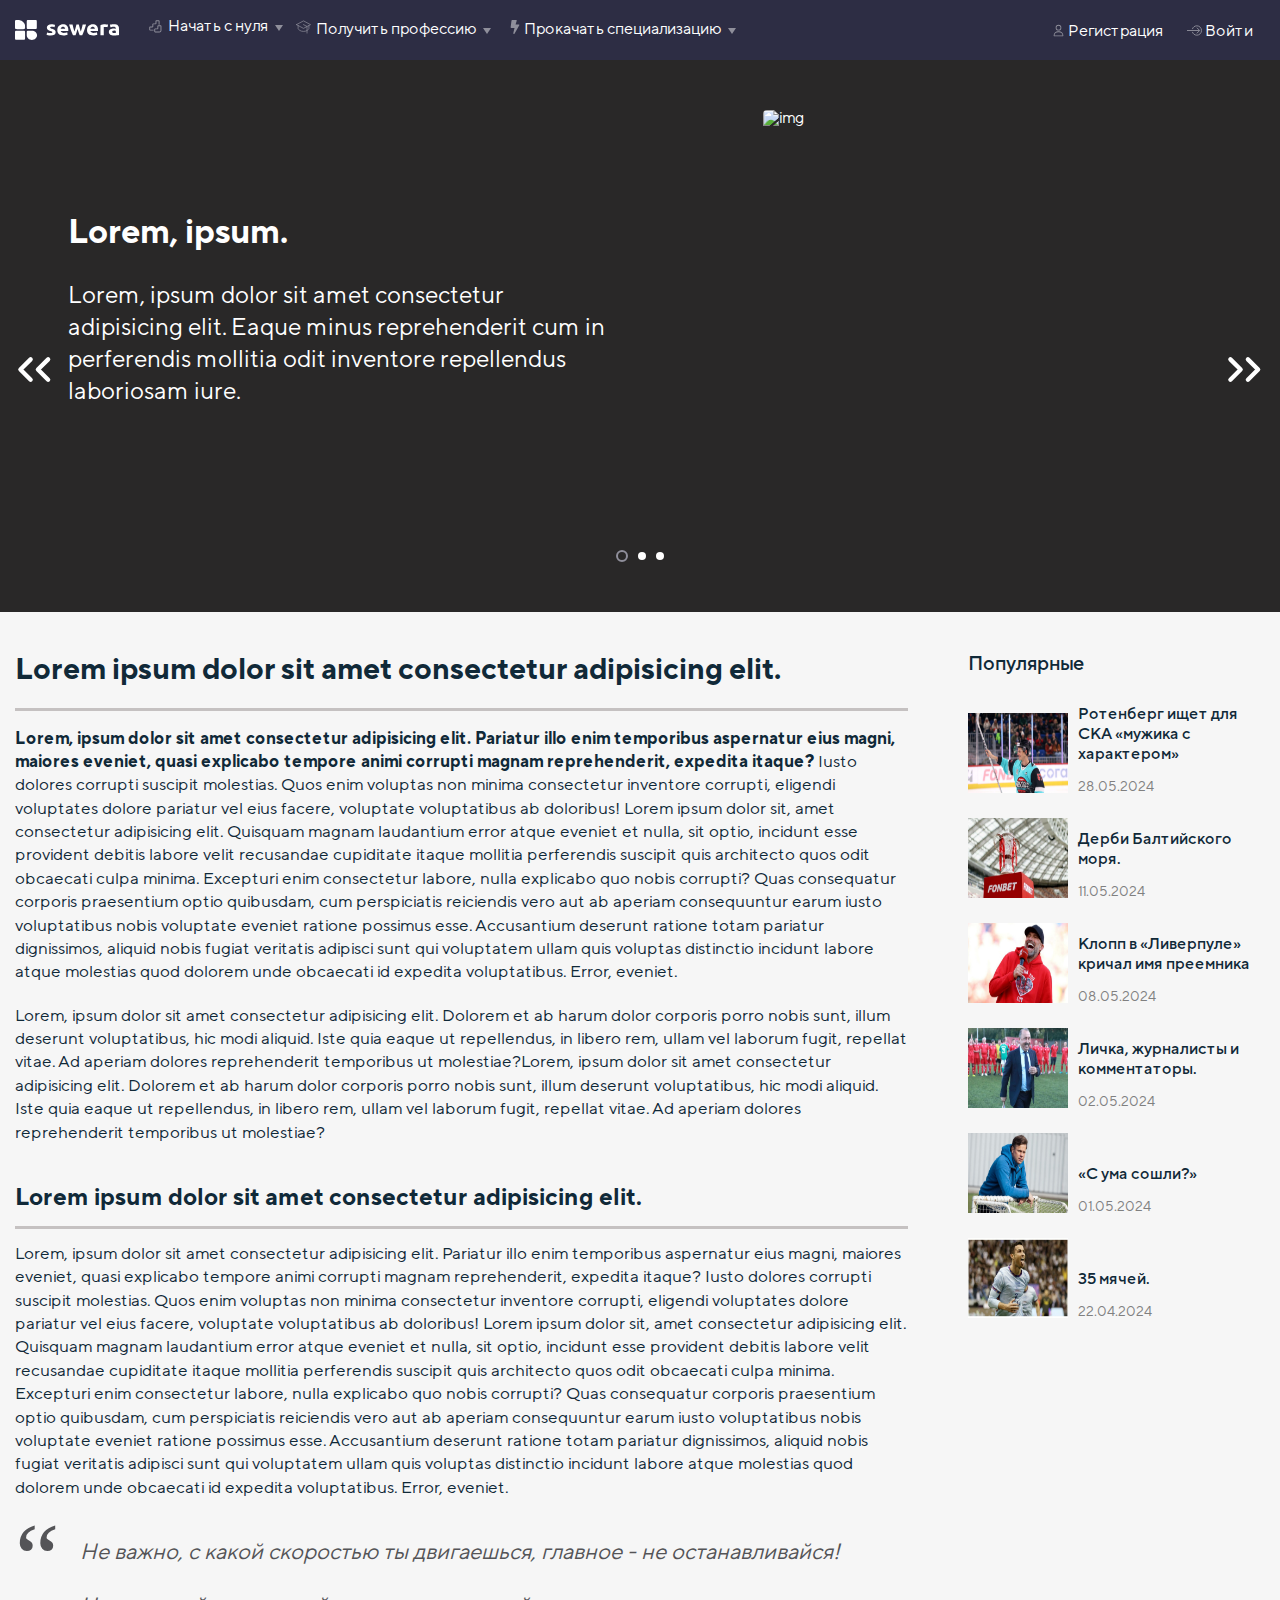
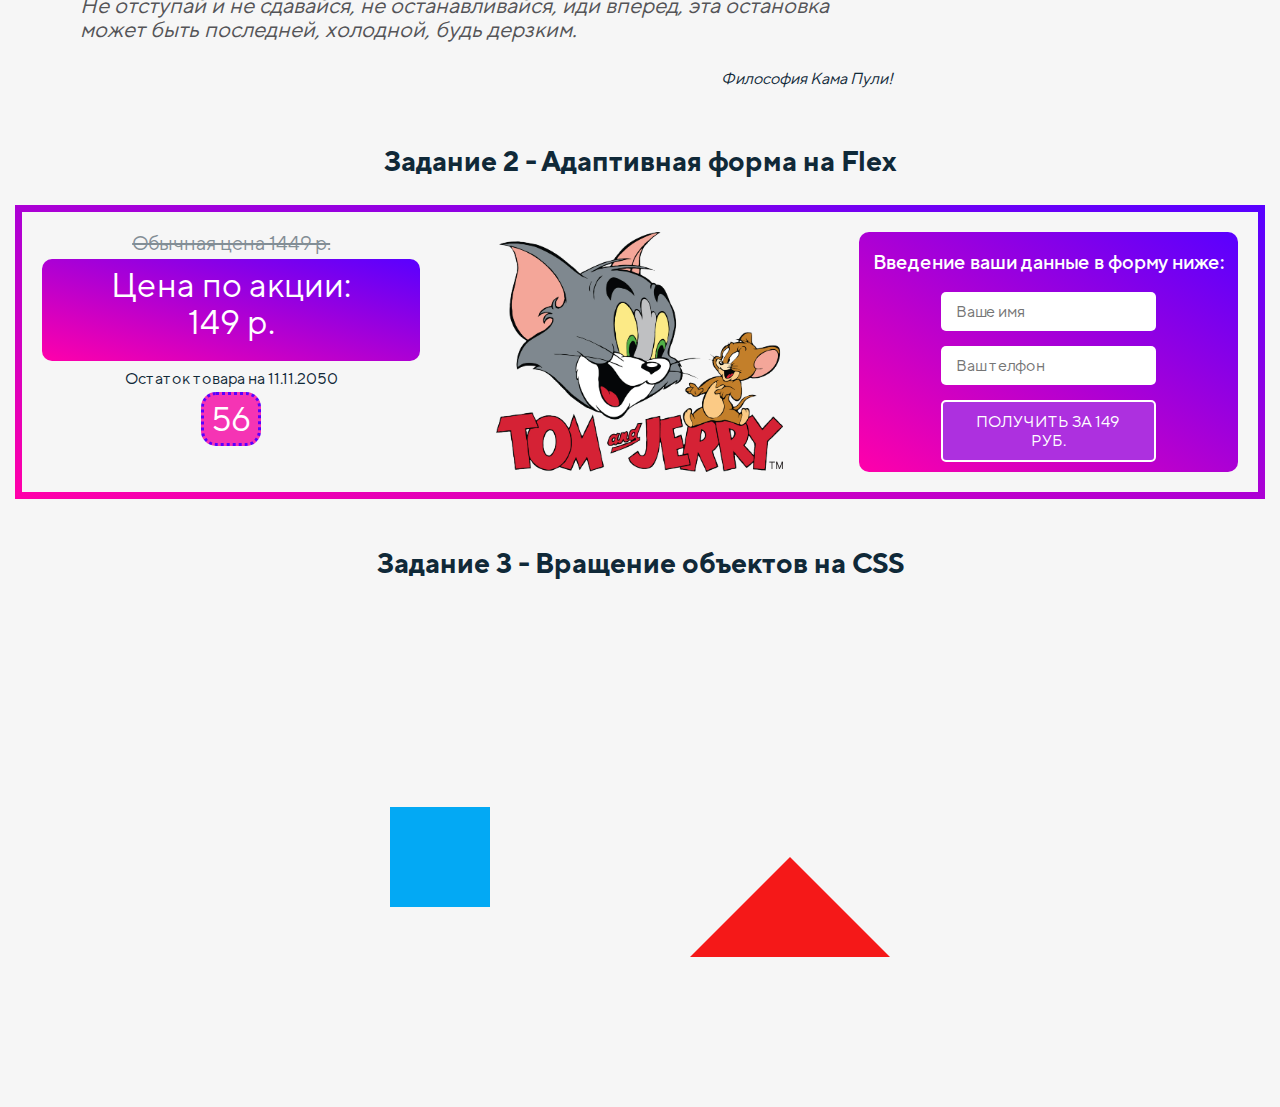
==== commit 450e9123: "Add files via upload" ====
--- a/testTwo.html
+++ b/testTwo.html
@@ -6,7 +6,7 @@
 	<meta charset="UTF-8">
 	<meta name="format-detection" content="telephone=no">
 	<!-- <style>body{opacity: 0;}</style> -->
-	<link rel="stylesheet" href="css/style.min.css?_v=20240530075408">
+	<link rel="stylesheet" href="css/style.min.css?_v=20240530080135">
 	<link rel="shortcut icon" href="favicon.ico">
 	<!-- <meta name="robots" content="noindex, nofollow"> -->
 	<meta name="viewport" content="width=device-width, initial-scale=1.0">
@@ -411,7 +411,7 @@
 </div>
  -->
 
-	<script src="js/app.min.js?_v=20240530075408"></script>
+	<script src="js/app.min.js?_v=20240530080135"></script>
 </body>
 
 </html>--- a/css/style.min.css
+++ b/css/style.min.css
@@ -1 +1,3522 @@
-@charset "UTF-8";@import url(https://fonts.googleapis.com/css?family=PT+Sans:regular,italic,700,700italic);@font-face{font-family:"TT Norms Pro";src:url(/463b9c96fefe5cefd8d9.woff2);font-weight:400}@font-face{font-family:"TT Norms Pro";src:url(/a76053e8fa0edaac22e2.woff2);font-weight:700;font-style:normal}@font-face{font-family:"TT Norms Pro";src:url(/258cc526d378b9f0bc2b.woff2);font-weight:500;font-style:normal}*{padding:0;margin:0;border:0}*,:after,:before{-webkit-box-sizing:border-box;box-sizing:border-box}body,html{height:100%;min-width:320px}body{color:#102938;line-height:1;font-family:"TT Norms Pro";font-size:1rem;-ms-text-size-adjust:100%;-moz-text-size-adjust:100%;-webkit-text-size-adjust:100%;-webkit-font-smoothing:antialiased;-moz-osx-font-smoothing:grayscale}button,input,textarea{font-family:"TT Norms Pro";font-size:inherit}button{cursor:pointer;color:inherit;background-color:inherit}a{color:inherit}a:link,a:visited{text-decoration:none}a:hover{text-decoration:none}ul li{list-style:none}img{vertical-align:top}h1,h2,h3,h4,h5,h6{font-weight:inherit;font-size:inherit}body{background-color:#f6f6f6}.lock body{overflow:hidden;-ms-touch-action:none;touch-action:none}.wrapper{min-height:100%;display:-webkit-box;display:-ms-flexbox;display:flex;-webkit-box-orient:vertical;-webkit-box-direction:normal;-ms-flex-direction:column;flex-direction:column;overflow:hidden}.wrapper>main{-webkit-box-flex:1;-ms-flex:1 1 auto;flex:1 1 auto}.wrapper>*{min-width:0}[class*=__container]{max-width:86.25rem;-webkit-box-sizing:content-box;box-sizing:content-box;margin:0 auto;padding:0 .9375rem}.checkbox{position:relative;padding:9px 11px;border-radius:8px;background:#f7f7f7;-webkit-transition:all .3s ease 0s;transition:all .3s ease 0s;display:-webkit-box;display:-ms-flexbox;display:flex;-webkit-box-align:center;-ms-flex-align:center;align-items:center}.checkbox__input{position:absolute;width:0;height:0;opacity:0}.checkbox__input:checked+.checkbox__label:before{-webkit-transition:all .3s ease 0s;transition:all .3s ease 0s;background-color:#fc8507;border:0 solid #a7a9ac}.checkbox__input:checked+.checkbox__label:after{-webkit-transition:-webkit-transform .3s ease 0s;transition:-webkit-transform .3s ease 0s;transition:transform .3s ease 0s;transition:transform .3s ease 0s,-webkit-transform .3s ease 0s;-webkit-transform:scale(1);-ms-transform:scale(1);transform:scale(1)}.checkbox__label{cursor:pointer;display:-webkit-inline-box;display:-ms-inline-flexbox;display:inline-flex;-webkit-box-align:center;-ms-flex-align:center;align-items:center;position:relative;gap:10px}.checkbox__label:before{content:"";-ms-flex-item-align:start;align-self:flex-start;-webkit-box-flex:0;-ms-flex:0 0 16px;flex:0 0 16px;width:16px;height:16px;border:1px solid #a7a9ac;border-radius:4px;background-color:#fff}.checkbox__label::after{content:"";position:absolute;width:16px;height:16px;top:2px;left:2px;background-repeat:no-repeat;background-image:url(../../../img/icons/accpect.svg);background-size:12px 12px;-webkit-transform:scale(1);-ms-transform:scale(1);transform:scale(1)}.options{display:-webkit-box;display:-ms-flexbox;display:flex;-webkit-column-gap:8px;-moz-column-gap:8px;column-gap:8px}.options__item{position:relative;cursor:pointer}.options__input{width:0;height:0;opacity:0;position:absolute}.options__input:checked+.options__label:before{border:1px solid #000}.options__input:checked+.options__label{-webkit-transform:scale(1);-ms-transform:scale(1);transform:scale(1)}.options__label{display:-webkit-inline-box;display:-ms-inline-flexbox;display:inline-flex;-webkit-box-align:center;-ms-flex-align:center;align-items:center;cursor:pointer;position:relative;gap:8px}.options__label:before{content:"";-webkit-box-align:center;-ms-flex-align:center;align-items:center;background-size:contain;border:4px solid #fff;border-radius:8px;-webkit-box-shadow:0 0 0 1px rgba(0,0,0,.1);box-shadow:0 0 0 1px rgba(0,0,0,.1);cursor:pointer;display:-webkit-box;display:-ms-flexbox;display:flex;-webkit-box-flex:0;-ms-flex:0 0 auto;flex:0 0 auto;height:36px;line-height:36px;margin:4px 0;min-width:36px;overflow:hidden;padding:4px 8px;position:relative;-webkit-transition:opacity .2s;transition:opacity .2s;-webkit-user-select:none;-moz-user-select:none;-ms-user-select:none;user-select:none;white-space:nowrap}.options__label:after{content:"";-webkit-transition:all .3s ease 0s;transition:all .3s ease 0s;-webkit-transform:scale(1);-ms-transform:scale(1);transform:scale(1);border-radius:4px;width:28px;height:28px;position:absolute;-webkit-transform:translate(0,-50%);-ms-transform:translate(0,-50%);transform:translate(0,-50%);top:50%;left:4px;background-color:#7e7997;position:absolute}.options__label_two::after{content:"";background-color:#eee9d9}.options__label_tree::after{content:"";background-color:#535353}.options__label_four::after{content:"";background-color:#c2c0c1}.options__label_five::after{padding:5px 8px;content:"256";background-color:#fff}.options__label_five::before{min-width:50px}.options__label_six::after{content:"128";padding:5px 8px;background-color:#fff}.options__label_six::before{min-width:50px}.options__label_seven::after{content:"";padding:5px 8px;background-color:rgba(255,255,255,0)!important}.options__label_seven::before{min-width:104px}.options__label_eati::after{content:"";padding:5px 8px;background-color:rgba(255,255,255,0)!important}.options__label_eati::before{min-width:175px}.options__text{position:absolute;width:100%;height:100%;top:30%;left:13px}.options__text_gray{color:#8c8c8c!important;font-size:14px}.options__text_hit{background:#eef7e4;border-radius:4px;color:#6ba833;display:inline-block;font-size:10px;font-weight:700;line-height:18px;padding:0 5px}.rating{display:-webkit-box;display:-ms-flexbox;display:flex;-webkit-box-align:end;-ms-flex-align:end;align-items:flex-end;font-size:40px;line-height:.75;-webkit-transition:opacity .3s ease 0s;transition:opacity .3s ease 0s}.rating.rating_sending{opacity:.2}.rating.rating_set .rating__active,.rating.rating_set .rating__item{cursor:pointer}.rating__body{position:relative}.rating__body::before{content:"★★★★★";display:block}.rating__active{position:absolute;width:0%;height:100%;top:0;left:0;overflow:hidden}.rating__active::before{content:"★★★★★";position:absolute;width:100%;height:100%;top:0;left:0;color:#ffd300}.rating__items{display:-webkit-box;display:-ms-flexbox;display:flex;position:absolute;width:100%;height:100%;top:0;left:0}.rating__item{-webkit-box-flex:0;-ms-flex:0 0 20%;flex:0 0 20%;height:100%;opacity:0}.rating__value{font-size:50%;line-height:1;padding:0 0 0 10px}[data-showmore-button] span:last-child{display:none}._showmore-active [data-showmore-button] span{display:none}._showmore-active [data-showmore-button] span:last-child{display:block}[class*=-ibg]{position:relative}[class*=-ibg] img{position:absolute;width:100%;height:100%;top:0;left:0;-o-object-fit:cover;object-fit:cover}[class*=-ibg_contain] img{-o-object-fit:contain;object-fit:contain}.header{color:#fff;background-color:#2d2d44}.header__container{min-height:60px;display:-webkit-box;display:-ms-flexbox;display:flex;-webkit-box-align:center;-ms-flex-align:center;align-items:center}.header__container img{width:104px;height:20px;margin-right:25px;-webkit-transition:all .3s ease 0s;transition:all .3s ease 0s}.header__left{display:-webkit-box;display:-ms-flexbox;display:flex;-webkit-box-align:center;-ms-flex-align:center;align-items:center;-webkit-box-flex:1;-ms-flex:1 1 auto;flex:1 1 auto}.header__nav{display:-webkit-box;display:-ms-flexbox;display:flex}.header__reg-link::before{background:url(../img/icons/user.svg) 0 0 no-repeat;width:13px;-webkit-transform:translate(-3px,1px);-ms-transform:translate(-3px,1px);transform:translate(-3px,1px);height:13px}.header__reg-link:hover::before{background:url(../img/icons/user-hover.svg) 0 0 no-repeat}.header__login-link,.header__reg-link{padding:13px 12px}.header__login-link::before,.header__reg-link::before{content:"";display:inline-block}.header__login-link::before{background:url(../img/icons/login.svg) 0 0 no-repeat;width:15px;height:15px;-webkit-transform:translate(-3px,2px);-ms-transform:translate(-3px,2px);transform:translate(-3px,2px)}.lock{overflow:hidden}.dropdown{position:relative;overflow:visible}.dropdown__header{display:-webkit-box;display:-ms-flexbox;display:flex;padding:15px 24px 17px;cursor:default;line-height:2.25;position:relative;line-height:1.5714285714}.dropdown__header::after{-webkit-transition:all .4s ease 0s;transition:all .4s ease 0s;content:"";position:absolute;top:46%;right:9px;display:block;width:0;height:0;border-width:6px 4px 0;border-style:solid;border-color:#8f8f9b transparent transparent}.dropdown__volt-btn{top:15px;left:8px!important}.dropdown__volt-btn svg{width:14px!important;height:14px!important}.dropdown__icon-cap{fill:#8f8f9b;width:15px;height:15px}.dropdown__icon-step path{fill:#8f8f9b;width:15px;height:15px}.dropdown__icon-btn{position:absolute;top:15px;left:4px;display:inline-block}.dropdown__icon-btn svg{width:15px;height:15px}.dropdown__wrapper-body{display:none;position:absolute;z-index:1000;width:340px;top:57px;left:0;background-color:#414157}.dropdown__body{padding:16px;width:100%;-webkit-box-orient:vertical;-webkit-box-direction:normal;-ms-flex-direction:column;flex-direction:column}.dropdown__close{position:absolute;top:0;right:0;z-index:5000000;display:none;-webkit-box-pack:center;-ms-flex-pack:center;justify-content:center;-webkit-box-align:center;-ms-flex-align:center;align-items:center;-webkit-box-sizing:content-box;box-sizing:content-box;width:30px;height:30px;padding:15px 5px;background:0 0;border:0}.dropdown__close._show{display:-webkit-box;display:-ms-flexbox;display:flex}.dropdown__close span{position:relative;display:none;width:30px;height:3px;vertical-align:bottom}.dropdown__close span::after{content:"";position:absolute;left:0;width:70%;height:2px;background:#fff;-webkit-transform-origin:50% 50%;-ms-transform-origin:50% 50%;transform-origin:50% 50%;-webkit-transform:rotate3d(0,0,1,-45deg);transform:rotate3d(0,0,1,-45deg)}.dropdown__close span::before{content:"";-webkit-transform:rotate3d(0,0,1,45deg);transform:rotate3d(0,0,1,45deg);position:absolute;left:0;width:70%;height:2px;background:#fff;-webkit-transform-origin:50% 50%;-ms-transform-origin:50% 50%;transform-origin:50% 50%}.dropdown__item{padding:8px 8px;padding-left:22px;line-height:1.375;position:relative}.dropdown__falme-icon::before{content:"";background:url(../img/icons/flame.svg) center/17px 17px no-repeat;width:18px;height:18px;position:absolute;top:8px;left:0}.dropdown__icon-volt::before{content:"";background:url(../img/icons/volt.svg) center/cover no-repeat;width:23px;height:23px;position:absolute;top:7px;left:-3px}.dropdown__item_p-small{padding:8px 16px 8px 0}.dropdown__item_line-af::after{content:"";position:absolute;bottom:0;left:50%;-webkit-transform:translate(-50%,0);-ms-transform:translate(-50%,0);transform:translate(-50%,0);width:100%;height:1px;background-color:rgba(255,255,255,.1450980392)}.block-slider{color:#fff;background-color:#292828;padding:50px 0}.block-slider__container{position:relative}.block-slider__swiper{margin-bottom:40px}.block-slider__slide{display:-webkit-box;display:-ms-flexbox;display:flex;-ms-flex-pack:distribute;justify-content:space-around;-webkit-column-gap:40px;-moz-column-gap:40px;column-gap:40px}.block-slider__left{max-width:550px;display:-ms-grid;display:grid;-ms-flex-line-pack:center;align-content:center;row-gap:30px;-webkit-box-flex:0;-ms-flex:0 1 50%;flex:0 1 50%}.block-slider__left h2{font-size:34px;font-weight:700}.block-slider__left p{font-size:24px;line-height:1.3333333333}.block-slider__right{-webkit-box-flex:0;-ms-flex:0 1 50%;flex:0 1 50%;max-width:450px;height:400px;position:relative}.block-slider__right img{border-radius:4px;position:absolute;width:100%;height:100%;top:0;left:0;-o-object-fit:cover;object-fit:cover;-o-object-position:center;object-position:center}.block-slider__right img:nth-child(1),.block-slider__right img:nth-child(2){-o-object-position:top;object-position:top}.block-slider__pagin{text-align:center;display:-webkit-box;display:-ms-flexbox;display:flex;-webkit-box-align:center;-ms-flex-align:center;align-items:center;-webkit-box-pack:center;-ms-flex-pack:center;justify-content:center}.block-slider__pagin span{width:8px;height:8px;display:inline-block;border-radius:50%;background-color:#fff}.block-slider__pagin span:not(:last-child){margin-right:10px}.block-slider__pagin .swiper-pagination-bullet-active{background-color:rgba(255,255,255,0);width:12px;height:12px;border:2px solid #8f8f9b}.block-slider__next,.block-slider__prev{z-index:200;position:absolute;width:70px;height:70px;top:50%}.block-slider__prev{background:url(../img/icons/slider-arrow.svg) center/cover no-repeat;left:0}.block-slider__next{background:url(../img/icons/slider-next.svg) center/cover no-repeat;right:0}.main__container{display:-webkit-box;display:-ms-flexbox;display:flex;padding-top:40px;padding-bottom:60px;-webkit-column-gap:60px;-moz-column-gap:60px;column-gap:60px}.block-text{-webkit-box-flex:0;-ms-flex:0 1 75%;flex:0 1 75%}.block-text__item{margin-bottom:40px}.block-text__title{font-size:24px;font-weight:700;padding-bottom:10px}.block-text__title::after{content:"";display:inline-block;height:3px;width:100%;background-color:#c5c1c1}.block-text__title_big{font-size:30px;line-height:1.0769230769}.block-text__content{font-size:17px;line-height:1.375}.block-text__content:not(:last-child){margin-bottom:20px}.block-text__content br{display:none}.block-text__popular-news{-webkit-box-flex:0;-ms-flex:0 1 25%;flex:0 1 25%}.news-popular{-webkit-box-flex:0;-ms-flex:0 1 25%;flex:0 1 25%}.news-popular__title{display:inline-block;font-size:20px;font-weight:500;line-height:1.1;margin-bottom:30px}.news-popular__item{display:-webkit-box;display:-ms-flexbox;display:flex;-webkit-column-gap:10px;-moz-column-gap:10px;column-gap:10px;-webkit-box-align:end;-ms-flex-align:end;align-items:flex-end}.news-popular__item img{width:100px;height:80px}.news-popular__item:not(:last-child){margin-bottom:25px}.news-popular__text{font-weight:500;line-height:1.25;margin-bottom:15px}.news-popular__date{font-size:14px;color:gray}blockquote::before{font-family:"Times New Roman",Times,serif;color:#545457;font-size:100px;content:open-quote;position:absolute;width:100%;height:100%;top:-30px;left:0}blockquote{quotes:"“" "”" "‘" "’"}.quote__container{position:relative}.quote__item{font-style:italic;font-size:22px;line-height:1.0909090909;padding-left:50px;color:#545457}.quote__item:not(:last-child){margin-bottom:30px}.quote cite{display:inline-block;width:100%;text-align:right}.test-two{margin-bottom:50px}.test-two__title{text-align:center;font-weight:700;font-size:28px;margin-bottom:30px}.test-two__wrapper{border:7px solid #ad87eb;-o-border-image:linear-gradient(to right top,#f0a,#5900ff);border-image:-webkit-gradient(linear,left bottom,right top,from(#f0a),to(#5900ff));border-image:linear-gradient(to right top,#f0a,#5900ff);border-image-slice:1;index:-1;display:-webkit-box;display:-ms-flexbox;display:flex;padding:20px;gap:30px}.test-two__left{-webkit-box-flex:33.333%;-ms-flex:33.333%;flex:33.333%;-webkit-box-ordinal-group:2;-ms-flex-order:1;order:1;text-align:center}.test-two__price{font-size:20px;line-height:1.1;text-decoration:line-through;opacity:.5;margin-bottom:5px}.test-two__dicount-price{font-size:34px;line-height:1.0833333333;background:-webkit-gradient(linear,left bottom,right top,from(#f0a),to(#5900ff));background:linear-gradient(to right top,#f0a,#5900ff);color:#fff;padding:8px 10px;border-radius:10px;padding-bottom:20px;margin-bottom:10px}.test-two__date-item{font-style:20px;margin-bottom:5px}.test-two__value span{border-radius:15px;font-size:34px;color:#fff;display:inline-block;padding:7px;border:3px dotted #5900ff;background-color:#f534b4}.test-two__img{-webkit-box-ordinal-group:3;-ms-flex-order:2;order:2;-webkit-box-flex:33.333%;-ms-flex:33.333%;flex:33.333%;position:relative;padding-bottom:18.6%}.test-two__img img{position:absolute;width:100%;height:100%;top:0;left:0;-o-object-fit:contain;object-fit:contain}.test-two__right{-webkit-box-ordinal-group:4;-ms-flex-order:3;order:3;-webkit-box-flex:33.333%;-ms-flex:33.333%;flex:33.333%;background:-webkit-gradient(linear,left bottom,right top,from(#f0a),to(#5900ff));background:linear-gradient(to right top,#f0a,#5900ff);padding:10px;padding-top:20px;border-radius:10px;text-align:center;color:#fff}.test-two__from-title{font-size:20px;font-weight:500;margin-bottom:20px}.test-two__form-body{display:-webkit-box;display:-ms-flexbox;display:flex;-webkit-box-align:center;-ms-flex-align:center;align-items:center;-webkit-box-orient:vertical;-webkit-box-direction:normal;-ms-flex-direction:column;flex-direction:column}.test-two__form-body input{border-radius:5px;width:60%;padding:10px 15px;margin-bottom:15px}.test-two__btn{width:60%;color:#fff;background-color:#ad30df;border-radius:5px;padding:10px 15px;border:2px solid #fff;-webkit-transition:all .3s ease 0s;transition:all .3s ease 0s}.anim__container{display:-webkit-box;display:-ms-flexbox;display:flex;height:500px}.wrapper-t{width:100%;display:-webkit-box;display:-ms-flexbox;display:flex;-webkit-box-align:center;-ms-flex-align:center;align-items:center;-webkit-box-pack:center;-ms-flex-pack:center;justify-content:center}.square{position:relative;width:100px;height:100px;margin-right:200px;color:#fff;font-size:1.5em;text-align:center;background:#03a9f4;-webkit-animation:5s linear 0s normal none infinite running rotate-two;animation:5s linear 0s normal none infinite running rotate-two}.circle{border:100px solid transparent;border-bottom:100px solid #f51818;-webkit-animation:5s linear 0s normal none infinite running rotate-one;animation:5s linear 0s normal none infinite running rotate-one}@-webkit-keyframes rotate-one{0%{-webkit-transform:rotate(360deg);transform:rotate(360deg)}100%{-webkit-transform:rotate(0);transform:rotate(0)}}@keyframes rotate-one{0%{-webkit-transform:rotate(360deg);transform:rotate(360deg)}100%{-webkit-transform:rotate(0);transform:rotate(0)}}@-webkit-keyframes rotate-two{0%{-webkit-transform:rotate(0);transform:rotate(0)}100%{-webkit-transform:rotate(360deg);transform:rotate(360deg)}}@keyframes rotate-two{0%{-webkit-transform:rotate(0);transform:rotate(0)}100%{-webkit-transform:rotate(360deg);transform:rotate(360deg)}}.dns-test *{font-family:"PT Sans"!important;color:#333}.header-dns{background-color:#fff;-webkit-box-shadow:0 1px 2px rgba(0,0,0,.1);box-shadow:0 1px 2px rgba(0,0,0,.1);margin-bottom:24px}.top-header{display:-webkit-box;display:-ms-flexbox;display:flex;-webkit-column-gap:20px;-moz-column-gap:20px;column-gap:20px;justify-items:start;padding:20px 0 8px}.top-header__city{-moz-text-align-last:left;text-align-last:left;-webkit-box-flex:1;-ms-flex:1 0 272px;flex:1 0 272px}.top-header__city svg{-webkit-transition:all .3s ease 0s;transition:all .3s ease 0s;-webkit-transform:translate(0,1px);-ms-transform:translate(0,1px);transform:translate(0,1px);width:13px;height:13px}.top-header__city span{-webkit-transition:all .3s ease 0s;transition:all .3s ease 0s}.top-header__city-wrapper{width:-webkit-max-content;width:-moz-max-content;width:max-content}.top-header__nav{-webkit-box-flex:1;-ms-flex:1 1 auto;flex:1 1 auto}.top-header__nav ul{display:-webkit-box;display:-ms-flexbox;display:flex;-webkit-column-gap:32px;-moz-column-gap:32px;column-gap:32px}.top-header__link{-webkit-transition:all .3s ease 0s;transition:all .3s ease 0s;text-wrap:nowrap}.top-header__link_active::after{content:"";display:inline-block;width:5px;height:5px;background-color:#fc8507;border-radius:50%;-webkit-transform:translate(0,-2px);-ms-transform:translate(0,-2px);transform:translate(0,-2px)}.top-header__contanc{width:100%!important}.top-header__contact{text-wrap:nowrap;position:relative}.top-header__contact:first-child{text-align:right;display:inline-block;width:100%}.top-header__contanct-block{text-align:center;width:130px;padding:10px 5px;display:none;position:absolute;top:0;right:-5px;background:#333;color:#fff;border-radius:8px;height:auto;top:145%;margin:0}.bottom-header{display:-webkit-box;display:-ms-flexbox;display:flex;-webkit-column-gap:20px;-moz-column-gap:20px;column-gap:20px;-webkit-box-align:center;-ms-flex-align:center;align-items:center;min-height:96px}.bottom-header__logo-menu{-webkit-box-flex:0;-ms-flex:0 0 281px;flex:0 0 281px;min-width:281px;background:-webkit-gradient(linear,left bottom,left top,from(#fc8507),to(#ffa218));background:linear-gradient(0deg,#fc8507 0,#ffa218 100%);display:-webkit-box;display:-ms-flexbox;display:flex;border-radius:12px}.bottom-header__logo{padding:0 20px;display:-webkit-box;display:-ms-flexbox;display:flex;-webkit-box-align:center;-ms-flex-align:center;align-items:center;height:64px;-webkit-transition:all .3s ease 0s;transition:all .3s ease 0s;position:relative}.bottom-header__logo span{display:inline-block;width:80px;height:20px;background:url([data-uri]) 0 0 no-repeat}.bottom-header__tooltip{text-align:center;width:150px;font-size:14px;padding:10px 5px;display:none;position:absolute;left:0;background:#333;color:#fff;border-radius:8px;height:auto;bottom:-65%;margin:0}.bottom-header__menu-btn{display:-webkit-box;display:-ms-flexbox;display:flex;-webkit-box-align:center;-ms-flex-align:center;align-items:center;height:64px}.bottom-header__menu-btn span{margin-left:28px;display:-webkit-box;display:-ms-flexbox;display:flex;line-height:1.375;-webkit-box-align:center;-ms-flex-align:center;align-items:center;color:#fff;padding:10px 20px 10px 16px;border-radius:8px;font-weight:700;background:rgba(255,255,255,.12);-webkit-box-shadow:0 6px 8px rgba(89,16,0,.08);box-shadow:0 6px 8px rgba(89,16,0,.08);-webkit-transition:all .3s ease 0s;transition:all .3s ease 0s}.bottom-header__menu-btn span svg{margin-left:8px;-webkit-transform:translate(0,1px);-ms-transform:translate(0,1px);transform:translate(0,1px)}.bottom-header__wrapper-inpt{-webkit-box-flex:1;-ms-flex:1 1 auto;flex:1 1 auto;max-width:745px;background:#f7f7f7;display:-webkit-box;display:-ms-flexbox;display:flex;-webkit-box-align:center;-ms-flex-align:center;align-items:center;border-radius:12px;position:relative;-webkit-transition:all .3s ease 0s;transition:all .3s ease 0s}.bottom-header__wrapper-inpt input{border-radius:12px;padding-left:20px;padding-right:120px;-webkit-transition:all 1ms 0s;transition:all 1ms 0s;height:62px;background:#f7f7f7;width:100%;outline:0}.bottom-header__wrapper-inpt input:focus-visible{border:1px solid #333;background:#fff}.bottom-header__search{position:absolute;width:44px;height:44px;top:50%;right:0;-webkit-transform:translate(0,-50%);-ms-transform:translate(0,-50%);transform:translate(0,-50%);border-radius:8px;display:-webkit-box;display:-ms-flexbox;display:flex;-webkit-box-align:center;-ms-flex-align:center;align-items:center;-webkit-box-pack:center;-ms-flex-pack:center;justify-content:center;margin-right:10px}.bottom-header__nav{-webkit-box-pack:end;-ms-flex-pack:end;justify-content:flex-end;display:-webkit-box;display:-ms-flexbox;display:flex}.bottom-header__link{display:-webkit-box;display:-ms-flexbox;display:flex;-webkit-box-orient:vertical;-webkit-box-direction:normal;-ms-flex-direction:column;flex-direction:column;-webkit-box-align:center;-ms-flex-align:center;align-items:center;padding:11px;border-radius:12px;font-size:14px;line-height:1.2857142857}.bottom-header__link svg{width:22px;height:22px}.page__breadcrumb{display:-webkit-box;display:-ms-flexbox;display:flex}.page__breadcrumb a{font-size:13px;display:-webkit-box;display:-ms-flexbox;display:flex;-webkit-box-align:center;-ms-flex-align:center;align-items:center;-webkit-transition:all .3s ease 0s;transition:all .3s ease 0s}.page__breadcrumb a::after{margin-top:2px;color:gray;content:"> ";padding:0 5px}.page__breadcrumb a:last-child{color:gray}.page__breadcrumb a:last-child::after{content:""}.page__title{font-size:32px;font-weight:700;margin-top:0;padding:10px 0 24px;word-break:break-word}.page__wrapper-contetn{padding:32px 24px 24px 0;position:relative;-webkit-column-gap:40px;-moz-column-gap:40px;column-gap:40px;margin-bottom:20px}.page__wrapper-contetn::before{content:"";background-color:#fff;border-radius:16px;-webkit-box-shadow:0 1px 2px 0 rgba(0,0,0,.1019607843);box-shadow:0 1px 2px 0 rgba(0,0,0,.1019607843);position:absolute;width:100%;height:100%;top:0;left:0;z-index:-1}.page{position:relative}.page__code-id{font-size:14px;position:absolute;top:-40px;color:#8c8c8c;top:-40px;right:0}.page__slider{display:-webkit-box;display:-ms-flexbox;display:flex}.page__img-slide{text-align:center;width:450px!important;height:500px;position:relative;margin-left:70px}.page__img-slide img{position:absolute;width:100%;height:100%;top:0;left:0;-o-object-fit:contain;object-fit:contain}.page__bottom{padding-top:40px;padding-left:25px}.page__w-t{display:-webkit-box;display:-ms-flexbox;display:flex}.page__bottom{display:-webkit-box;display:-ms-flexbox;display:flex;-webkit-column-gap:12px;-moz-column-gap:12px;column-gap:12px}.page__bottom img{aspect-ratio:auto;border-radius:12px;height:auto;max-height:80px;max-width:80px;position:relative;width:auto;z-index:1}.page__all-photo{-webkit-box-align:center;-ms-flex-align:center;align-items:center;background:#f7f7f7;border-radius:12px;color:#8c8c8c;cursor:pointer;display:-webkit-box;display:-ms-flexbox;display:flex;font-size:14px;height:80px;-webkit-box-pack:center;-ms-flex-pack:center;justify-content:center;margin-left:12px;min-width:80px;text-align:center;width:80px}.swiper-wrapper{position:static!important}.slider-th{width:40px!important}.slider-th__slider{-webkit-box-sizing:content-box;box-sizing:content-box;padding-left:24px;width:45px!important;height:500px!important}.slider-th__swiper{position:relative}.slider-th__slide{-webkit-box-sizing:content-box;box-sizing:content-box;width:45px;position:relative;display:-webkit-box;display:-ms-flexbox;display:flex;-webkit-box-pack:center;-ms-flex-pack:center;justify-content:center;position:relative}.slider-th__slide img{-o-object-fit:contain;object-fit:contain}.slider-th__slide._active-slide::before{content:"";background-color:#fc8507;width:3px;position:absolute;overflow:visible;top:50%;-webkit-transform:translate(0,-50%);-ms-transform:translate(0,-50%);transform:translate(0,-50%);left:-24px;height:40px}.slider-th__next,.slider-th__prev{width:30px;height:30px;border-radius:50%;padding:0 10px;background-color:#fff;position:absolute;left:30px;z-index:2;-webkit-box-shadow:0 2px 6px rgba(0,0,0,.15);box-shadow:0 2px 6px rgba(0,0,0,.15);background:url(../img/icons/arrow-sl.svg) center/10px 10px no-repeat,#fff}.slider-th__prev{-webkit-transform:rotate(90deg);-ms-transform:rotate(90deg);transform:rotate(90deg);top:40px}.slider-th__prev.swiper-button-disabled{display:none}.slider-th__next{-webkit-transform:rotate(-90deg);-ms-transform:rotate(-90deg);transform:rotate(-90deg);bottom:340px}.slider-th__next.swiper-button-disabled{display:none}.info-item__top{display:-webkit-box;display:-ms-flexbox;display:flex}.info-item__text-top{max-width:658px;padding-right:100px;line-height:1.375;margin-bottom:40px}.info-item__link-top{-webkit-transition:all .3s ease 0s;transition:all .3s ease 0s;color:#0d61af}.info-item__item-logo img{width:90px;height:30px}.info-item__one-block{-webkit-column-gap:4px;-moz-column-gap:4px;column-gap:4px;display:-webkit-box;display:-ms-flexbox;display:flex;margin-bottom:16px}.info-item__rating{background:#f7f7f7;padding:9px 11px;border-radius:8px;-webkit-transition:all .3s ease 0s;transition:all .3s ease 0s;display:-webkit-box;display:-ms-flexbox;display:flex;-webkit-box-align:center;-ms-flex-align:center;align-items:center}.info-item__it-rat{background-image:url("data:image/svg+xml;charset=utf-8,%3Csvg xmlns=%27http://www.w3.org/2000/svg%27 width=%2713%27 height=%2712%27 fill=%27none%27%3E%3Cpath d=%27M9.071 11.166 6.002 9.198l-3.069 1.968a.564.564 0 0 1-.614-.014.553.553 0 0 1-.205-.576l.968-3.347L.191 4.833c-.164-.134-.232-.362-.164-.576s.259-.348.478-.375l3.452-.241L5.511.308C5.593.121 5.784 0 6.002 0s.41.121.491.308l1.555 3.334 3.452.241c.218.014.409.16.478.375a.549.549 0 0 1-.163.576L8.936 7.217l.968 3.347a.51.51 0 0 1-.205.576.562.562 0 0 1-.328.107.596.596 0 0 1-.3-.08v-.001z%27 fill=%27url%28%23a%29%27/%3E%3Cdefs%3E%3ClinearGradient id=%27a%27 x1=%2715.444%27 y1=%2711.25%27 x2=%2715.444%27 y2=%27-.001%27 gradientUnits=%27userSpaceOnUse%27%3E%3Cstop stop-color=%27%23fc8507%27/%3E%3Cstop offset=%271%27 stop-color=%27%23ffa218%27/%3E%3C/linearGradient%3E%3C/defs%3E%3C/svg%3E");background-position:50%;background-repeat:no-repeat;background-size:contain;display:inline-block;height:18px;margin-right:4px;width:12px}.info-item__it-rat_fin{background-image:url("data:image/svg+xml;charset=utf-8,%3Csvg xmlns=%27http://www.w3.org/2000/svg%27 width=%2713%27 height=%2712%27 fill=%27none%27%3E%3Cpath d=%27M9.071 11.166 6.002 9.198l-3.069 1.968a.564.564 0 0 1-.614-.014.553.553 0 0 1-.205-.576l.968-3.347L.191 4.833c-.164-.134-.232-.362-.164-.576s.259-.348.478-.375l3.452-.241L5.511.308C5.593.121 5.784 0 6.002 0s.41.121.491.308l1.555 3.334 3.452.241c.218.014.409.16.478.375a.549.549 0 0 1-.163.576L8.936 7.217l.968 3.347a.51.51 0 0 1-.205.576.562.562 0 0 1-.328.107.596.596 0 0 1-.3-.08v-.001z%27 fill=%27url%28%23a%29%27/%3E%3Cpath fill-rule=%27evenodd%27 d=%27m6 9.199.002-.001 3.07 1.969c.095.053.191.08.3.08.123 0 .232-.04.328-.107a.51.51 0 0 0 .205-.576l-.968-3.347 2.878-2.383a.547.547 0 0 0 .163-.576.537.537 0 0 0-.478-.375l-3.452-.241L6.494.308A.529.529 0 0 0 6.003 0L6 9.199z%27 fill=%27%23d9d9d9%27/%3E%3Cdefs%3E%3ClinearGradient id=%27a%27 x1=%2715.444%27 y1=%2711.25%27 x2=%2715.444%27 y2=%27-.001%27 gradientUnits=%27userSpaceOnUse%27%3E%3Cstop stop-color=%27%23fc8507%27/%3E%3Cstop offset=%271%27 stop-color=%27%23ffa218%27/%3E%3C/linearGradient%3E%3C/defs%3E%3C/svg%3E")}.info-item__ques{padding:9px 11px;border-radius:8px;background:#f7f7f7;-webkit-transition:all .3s ease 0s;transition:all .3s ease 0s;display:-webkit-box;display:-ms-flexbox;display:flex;-webkit-box-align:center;-ms-flex-align:center;align-items:center}.info-item__ques::before{content:"";width:18px;height:18px;display:inline-block;background-position:center;background-size:14px;background-repeat:no-repeat;margin-right:3px;-webkit-transform:translate(0,1px);-ms-transform:translate(0,1px);transform:translate(0,1px);background-image:url("data:image/svg+xml;charset=utf-8,%3Csvg width=%2716%27 height=%2716%27 fill=%27none%27 xmlns=%27http://www.w3.org/2000/svg%27%3E%3Cpath d=%27M8 .292c-1.698 0-3.125 1.316-3.125 2.972a.625.625 0 0 0 1.25 0c0-.937.812-1.722 1.875-1.722 1.064 0 1.875.785 1.875 1.722 0 .777-.453 1.31-1.35 1.657v-.002a2.316 2.316 0 0 0-1.049.832.625.625 0 1 0 1.048.683s.173-.241.451-.348c1.224-.473 2.15-1.498 2.15-2.822C11.125 1.608 9.698.292 8 .292ZM2.502 2.18a.625.625 0 0 0-.231.078A3.129 3.129 0 0 0 .708 4.964v3.887a3.134 3.134 0 0 0 3.125 3.125h.473l.008 2.578a.625.625 0 0 0 1.033.472l3.55-3.05h3.27a3.134 3.134 0 0 0 3.125-3.125V4.964a3.129 3.129 0 0 0-1.563-2.706.625.625 0 0 0-.625 1.082c.56.324.938.925.938 1.624v3.887a1.865 1.865 0 0 1-1.875 1.875H8.666a.625.625 0 0 0-.409.152L5.56 13.195l-.005-1.845a.625.625 0 0 0-.625-.624H3.833a1.865 1.865 0 0 1-1.875-1.875V4.964c0-.699.378-1.3.938-1.624a.625.625 0 0 0-.394-1.16Zm5.462 5.608a.625.625 0 0 0-.49.287l-.001.003a.625.625 0 1 0 1.051.677l.002-.003a.625.625 0 0 0-.562-.964Z%27 fill=%27%23AFAFAF%27/%3E%3C/svg%3E")}.info-item__share{padding:9px 11px;border-radius:8px;background:#f7f7f7;-webkit-transition:all .3s ease 0s;transition:all .3s ease 0s;display:-webkit-box;display:-ms-flexbox;display:flex;-webkit-box-align:center;-ms-flex-align:center;align-items:center}.info-item__share::before{content:"";width:18px;height:18px;display:inline-block;background-position:center;background-size:16px;background-repeat:no-repeat;margin-right:3px;-webkit-transform:translate(0,1px);-ms-transform:translate(0,1px);transform:translate(0,1px);background-image:url(../img/icons/share_network_icon.svg)}.info-item__reliability{padding:9px 11px;border-radius:8px;background:#f7f7f7;-webkit-transition:all .3s ease 0s;transition:all .3s ease 0s;display:-webkit-box;display:-ms-flexbox;display:flex;-webkit-box-align:center;-ms-flex-align:center;align-items:center}.info-item__reliability::before{content:"";width:18px;height:18px;display:inline-block;background-position:center;background-size:16px;background-repeat:no-repeat;margin-right:3px;-webkit-transform:translate(0,1px);-ms-transform:translate(0,1px);transform:translate(0,1px);background-image:url(../img/icons/shield.svg)}.info-item__two-block{-webkit-column-gap:8px;-moz-column-gap:8px;column-gap:8px;display:-webkit-box;display:-ms-flexbox;display:flex;margin-bottom:16px}.info-item__price-block{background:#f7f7f7;border-radius:8px;display:-webkit-box;display:-ms-flexbox;display:flex;-webkit-box-orient:vertical;-webkit-box-direction:normal;-ms-flex-direction:column;flex-direction:column;-webkit-box-flex:1;-ms-flex-positive:1;flex-grow:1;-webkit-box-pack:center;-ms-flex-pack:center;justify-content:center;min-height:44px;padding:13px 16px 13px 12px;position:relative}.info-item__price-block::after{content:"";background:url(../img/icons/info-ic.svg) 0 0/cover no-repeat;width:22px;height:22px;display:inline-block;position:absolute;right:10px}.info-item__price{font-size:22px;font-weight:700;line-height:20px}.info-item__split{font-size:14px;margin-top:4px;line-height:14px}.info-item__favorite{background:#f7f7f7;border-radius:8px;min-height:64px;min-width:64px;position:relative}.info-item__favorite::after{content:"";background:url(../img/icons/favorite.svg) 0 0/cover no-repeat;width:22px;height:22px;display:inline-block;position:absolute;-webkit-transform:translate(50%,-50%);-ms-transform:translate(50%,-50%);transform:translate(50%,-50%);top:50%;right:50%}.info-item__favorite._active::after{background:url(../img/icons/favorite-ac.svg) 0 0/cover no-repeat!important}.info-item__buy-btn{background-image:-webkit-gradient(linear,left bottom,left top,from(#fc8507),to(#ffa218));background-image:linear-gradient(0deg,#fc8507,#ffa218);font-weight:700;width:151px;-webkit-box-align:center;-ms-flex-align:center;align-items:center;border:1px solid transparent;border-radius:8px;cursor:pointer;display:-webkit-inline-box;display:-ms-inline-flexbox;display:inline-flex;font-size:16px;-webkit-box-pack:center;-ms-flex-pack:center;justify-content:center;line-height:24px;outline:0;overflow:hidden;padding:0;-webkit-transition:opacity .3s;transition:opacity .3s;padding:10px 19px;white-space:nowrap;color:#fff}.info-item__three-block{margin-bottom:16px;display:-webkit-box;display:-ms-flexbox;display:flex;-webkit-column-gap:5px;-moz-column-gap:5px;column-gap:5px}.info-item__tb-m{background:#f7f7f7;padding:0 60px 0 12px;font-size:14px;line-height:18px;display:-webkit-box;display:-ms-flexbox;display:flex;-webkit-box-orient:vertical;-webkit-box-direction:normal;-ms-flex-direction:column;flex-direction:column;-webkit-box-pack:center;-ms-flex-pack:center;justify-content:center;border-radius:12px;-webkit-box-flex:0;-ms-flex-positive:0;flex-grow:0;min-height:64px;position:relative}.info-item__tb-m::after{content:"";height:100%;position:absolute;right:22px;width:17px;top:50%;-webkit-transform:translate(0,-25%);-ms-transform:translate(0,-25%);transform:translate(0,-25%);background-image:url([data-uri]);background-repeat:no-repeat}.info-item__tb-m_box::after{content:"";right:12px;width:34px;background-image:url([data-uri])}.info-item__tdl{color:#0d61af}.info-item__four{margin-bottom:16px;display:-webkit-box;display:-ms-flexbox;display:flex;-webkit-column-gap:28px;-moz-column-gap:28px;column-gap:28px}.info-item__four-title{margin-bottom:4px}.info-item__four-title_ii::after{content:"";background:url(../img/icons/info-ic.svg) 0 0/cover no-repeat;display:inline-block;width:16px;height:16px;margin-left:5px;-webkit-transform:translate(0,3px);-ms-transform:translate(0,3px);transform:translate(0,3px)}.info-item__five{margin-bottom:26px}.info-item__six{margin-bottom:16px;display:-webkit-box;display:-ms-flexbox;display:flex;-webkit-column-gap:8px;-moz-column-gap:8px;column-gap:8px}.info-item__sb{background-color:#f7f7f7;border-radius:8px;color:#4e4e4e;cursor:pointer;display:inline-block;line-height:38px;overflow:hidden;padding:0 12px}.info-item__sb_actv{background-color:#fff;-webkit-box-shadow:0 1px 2px 0 rgba(0,0,0,.16);box-shadow:0 1px 2px 0 rgba(0,0,0,.16)}.info-item__seven{margin-bottom:26px;display:-webkit-box;display:-ms-flexbox;display:flex;-webkit-column-gap:8px;-moz-column-gap:8px;column-gap:8px}.info-item__slink{-webkit-box-align:center;-ms-flex-align:center;align-items:center;border:2px solid #fff;border-radius:8px;display:-webkit-box;display:-ms-flexbox;display:flex;-webkit-box-orient:vertical;-webkit-box-direction:normal;-ms-flex-direction:column;flex-direction:column;padding:6px 8px 8px}.info-item__sprice{margin-top:3px;font-size:14px;line-height:18px;-webkit-transition:all .3s ease 0s;transition:all .3s ease 0s}.info-item__all-acc{display:-webkit-box;display:-ms-flexbox;display:flex;-webkit-box-align:center;-ms-flex-align:center;align-items:center;cursor:pointer;display:-webkit-inline-box;display:-ms-inline-flexbox;display:inline-flex;font-size:16px;-webkit-box-pack:center;-ms-flex-pack:center;justify-content:center;line-height:24px;border-width:1px;border-style:solid;border-color:rgba(78,78,78,.4039215686)!important;-o-border-image:initial;border-image:initial;border-radius:8px;outline:0;overflow:hidden;padding:0;-webkit-transition:opacity .3s ease 0s;transition:opacity .3s ease 0s;height:44px;padding:10px 19px;white-space:nowrap}.page__two-b{padding:16px}._pn{padding:0!important}.it-card__title{font-size:20px;padding-bottom:10px;font-weight:700;margin:0}.it-card__items{display:-webkit-box;display:-ms-flexbox;display:flex}.it-card__item{display:block;border-radius:8px;-webkit-box-sizing:border-box;box-sizing:border-box;border:solid 1px #d9d9d9;height:296px;width:200px;position:relative;padding:16px 16px 10px;display:-webkit-box;display:-ms-flexbox;display:flex;-webkit-box-orient:vertical;-webkit-box-direction:normal;-ms-flex-direction:column;flex-direction:column}.it-card__img{text-align:center}.it-card__img img{width:100px;height:100px;-o-object-fit:contain;object-fit:contain}.it-card__link{-webkit-box-flex:1;-ms-flex:1 1 auto;flex:1 1 auto}.it-card__bottom{font-size:14px}.it-card__bottom span:first-child{text-decoration:line-through}.it-card__bottom span:last-child{color:#fc8507!important}.it-card__price{display:block;font-weight:700;font-size:20px;line-height:30px;color:#333;margin-top:3px}.it-card__plus{-ms-flex-item-align:center;-ms-grid-row-align:center;align-self:center;text-align:center;line-height:20px;font-size:25px;color:#d9d9d9;padding:0 5px}.it-card__tit{font-size:18px;line-height:30px;color:#333;font-weight:700;margin-bottom:8px;font-style:normal}.it-card__item_f{margin-left:20px;width:236px}.it-card__ld{-webkit-box-flex:1;-ms-flex:1 1 auto;flex:1 1 auto}.it-card__ld a{display:inline-block;border-bottom:1px dotted #0094d9;color:#0094d9;cursor:pointer}.it-card__btn{font-size:16px;padding:15px;border-radius:8px;background-image:linear-gradient(-1deg,#fc8507,#ffa218);border:solid 1px #fc8507;color:#fff;cursor:pointer;font-weight:700;outline:0;text-align:center;width:100%;line-height:.8}.page__mid{display:-webkit-box;display:-ms-flexbox;display:flex;-webkit-column-gap:20px;-moz-column-gap:20px;column-gap:20px;-webkit-box-align:start;-ms-flex-align:start;align-items:flex-start;position:relative}._smal-block{padding:0;-webkit-box-flex:0;-ms-flex:0 0 280px;flex:0 0 280px}._big-block{padding:0;-webkit-box-flex:0;-ms-flex:0 1 1080px;flex:0 1 1080px}.small-one__one{display:-webkit-box;display:-ms-flexbox;display:flex;-webkit-column-gap:4px;-moz-column-gap:4px;column-gap:4px;margin-bottom:12px}.small-one__link{-webkit-transition:all .3s ease 0s;transition:all .3s ease 0s;line-height:1.42857}.small-one__wt{padding:16px;padding-bottom:0}.small-one__two{display:-webkit-box;display:-ms-flexbox;display:flex;-webkit-column-gap:5px;-moz-column-gap:5px;column-gap:5px;margin-bottom:26px}.small-one__pb{background:#f7f7f7;border-radius:8px;display:-webkit-box;display:-ms-flexbox;display:flex;-webkit-box-orient:vertical;-webkit-box-direction:normal;-ms-flex-direction:column;flex-direction:column;-webkit-box-flex:1;-ms-flex-positive:1;flex-grow:1;-webkit-box-pack:center;-ms-flex-pack:center;justify-content:center;min-height:44px;padding:0 16px 0 12px;position:relative}.small-one__pb::after{content:"";position:absolute;width:20px;height:100%;top:13px;right:10px;background:url(../img/icons/info-ic.svg) 0 0/contain no-repeat}.small-one__price{font-size:18px;font-weight:700;line-height:20px}.small-one__prid{font-size:12px;line-height:14px}.small-one__btn{-webkit-box-align:center;-ms-flex-align:center;align-items:center;border:1px solid transparent;border-radius:8px;cursor:pointer;display:-webkit-inline-box;display:-ms-inline-flexbox;display:inline-flex;font-size:16px;-webkit-box-pack:center;-ms-flex-pack:center;justify-content:center;line-height:24px;outline:0;overflow:hidden;padding:0 5px;-webkit-transition:opacity .3s;transition:opacity .3s;background:#fff;border-color:#d9d9d9;-webkit-transition:all .3s ease 0s;transition:all .3s ease 0s}.small-one__hist-pri{line-height:1.42857;font-size:14px;margin-bottom:16px}.small-one__text-b{padding:0 10px 10px;color:#4e4e4e;font-size:12px;font-weight:400;line-height:1.33}.characteristics__wr{padding:16px}.characteristics__title{font-size:24px;font-weight:700;margin-bottom:12px}.characteristics__content::after{content:"";background:-webkit-gradient(linear,left top,left bottom,from(hsla(0,0%,100%,0)),color-stop(79.69%,#fff));background:linear-gradient(180deg,hsla(0,0%,100%,0),#fff 79.69%);content:"";height:75px;left:0;pointer-events:none;position:absolute;bottom:80px;width:100%}._showmore-active .characteristics__content::after{display:none}.characteristics__item-tit{font-weight:700;padding:16px 0 8px}.characteristics__item-prop{display:-webkit-box;display:-ms-flexbox;display:flex;-webkit-column-gap:16px;-moz-column-gap:16px;column-gap:16px;margin-bottom:8px}.characteristics__item-prop span{line-height:1.42857;-webkit-box-flex:0;-ms-flex:0 1 50%;flex:0 1 50%}.characteristics__item-prop span:first-child{-ms-flex-item-align:center;-ms-grid-row-align:center;align-self:center;border-bottom:1px dotted #ddd}.characteristics__more{margin-top:20px;background:#fff;-webkit-box-align:center;-ms-flex-align:center;align-items:center;display:-webkit-box;display:-ms-flexbox;display:flex;font-size:14px;height:36px;line-height:1em;min-width:0;padding:0 12px;border:1px solid #d9d9d9;border-radius:8px}.description-it__tit{font-size:24px;font-weight:700;margin-bottom:12px;padding:16px 16px 0}.description-it__img{position:relative;height:200px}.description-it__img img{position:absolute;width:100%;height:200px;top:0;left:0;-o-object-fit:cover;object-fit:cover;-o-object-position:top;object-position:top}.description-it__btn-l{-webkit-box-align:center;-ms-flex-align:center;align-items:center;display:-webkit-box;display:-ms-flexbox;display:flex;font-size:14px;height:36px;-webkit-box-pack:center;-ms-flex-pack:center;justify-content:center;line-height:1em;min-width:0;padding:0 12px;width:180px;border-radius:8px;position:absolute;background:#fff;left:20px;bottom:20px;border:1px solid #d9d9d9}.description-it__text{padding:16px 16px;line-height:1.42857}._header-scroll .header-dns__bottom{position:fixed;top:0;background-color:#fff;z-index:100;width:100%;left:0;display:-webkit-box;display:-ms-flexbox;display:flex;-webkit-box-pack:center;-ms-flex-pack:center;justify-content:center;-webkit-box-shadow:0 1px 2px rgba(0,0,0,.1);box-shadow:0 1px 2px rgba(0,0,0,.1);padding:0 15px}.review{padding:24px}.review__pb{position:absolute;right:24px}.review__all{-webkit-transition:all .3s ease 0s;transition:all .3s ease 0s;color:#0d61af;margin-bottom:30px;display:inline-block}.review__date-pb{text-align:center;color:#8c8c8c;font-size:14px}.review__tit{color:#4e4e4e;font-size:24px;font-weight:700;letter-spacing:.64px;margin:0 0 16px;padding-right:30px}.review__item:not(:last-child){margin-bottom:23px}.review__ava-user{display:-webkit-box;display:-ms-flexbox;display:flex;height:38px;margin-right:15px;position:relative;width:38px;margin-bottom:10px}.review__ava-user img{border-radius:50%;width:38px;height:38px;position:absolute;top:4px;left:4px;z-index:-1}.review__ava-user svg{position:absolute;width:46px;z-index:2;height:46px;top:0;left:0}.review__user-b{display:-webkit-box;display:-ms-flexbox;display:flex;-webkit-box-align:center;-ms-flex-align:center;align-items:center;margin-bottom:10px}.review__name-user{color:#0d61af;cursor:pointer;font-size:16px;font-weight:700;height:26px;margin-right:12px;-webkit-transition-duration:.3s;transition-duration:.3s}.review__all-btn{margin-top:30px;width:100%;height:44px;padding:10px 19px;white-space:nowrap;background:#f7f7f7;-webkit-box-align:center;-ms-flex-align:center;align-items:center;border:1px solid transparent;border-radius:8px;cursor:pointer;display:-webkit-inline-box;display:-ms-inline-flexbox;display:inline-flex;font-size:16px;-webkit-box-pack:center;-ms-flex-pack:center;justify-content:center;line-height:24px;outline:0;overflow:hidden;-webkit-transition:opacity .3s;transition:opacity .3s}.top-review{-ms-flex-wrap:wrap;flex-wrap:wrap;display:-webkit-box;display:-ms-flexbox;display:flex;gap:8px}.top-review__it{font-size:14px;-webkit-box-align:center;-ms-flex-align:center;align-items:center;padding:8px;white-space:nowrap;background:#eee;border-radius:8px}.top-review__star{display:inline-block}.top-review__star svg{width:12px;height:10px}.top-review__star path{fill:#ffa319;stroke:#ffa319}.video{position:relative;width:100%;height:0;padding-bottom:56.25%;background-color:#000;border-radius:12px}.video__link{position:absolute;top:0;left:0;width:100%;height:100%;border-radius:12px}.video__media{position:absolute;top:0;left:0;width:100%;height:100%;border:none;border-radius:12px}.video__button{position:absolute;top:50%;left:50%;z-index:1;display:none;padding:0;width:68px;height:48px;border:none;background-color:transparent;-webkit-transform:translate(-50%,-50%);-ms-transform:translate(-50%,-50%);transform:translate(-50%,-50%);cursor:pointer}.video__button-shape{fill:#212121;fill-opacity:.8}.video__button-icon{fill:#fff}.video__button:focus{outline:0}.video:hover .video__button-shape,.video__button:focus .video__button-shape{fill:red;fill-opacity:1}.video--enabled{cursor:pointer}.video--enabled .video__button{display:block}.footer{margin:30px 0 0;padding:0;background:#333;font-size:16px}.footer__top{display:-webkit-box;display:-ms-flexbox;display:flex;padding:42px 0}.footer__top:nth-child(1) a{-webkit-box-flex:0;-ms-flex:0 1 25%;flex:0 1 25%}.footer__tf,.footer__to,.footer__tth,.footer__ttw{-webkit-box-flex:0;-ms-flex:0 1 25%;flex:0 1 25%;height:17px;-webkit-transition:all .3s ease 0s;transition:all .3s ease 0s}.footer__to{width:67px;background:url(https://a.dns-shop.ru/footer/images/ac169df531c69393bc59.svg) 0 0 no-repeat}.footer__ttw{background-image:url(https://a.dns-shop.ru/footer/images/f621a13a8cce21a26b1c.svg);width:111px}.footer__tth{background-image:url(https://a.dns-shop.ru/footer/images/2b3cdcf9de215bd3059f.svg);width:157px}.footer__tf{background-image:url(https://a.dns-shop.ru/footer/images/f6df49748e7e9a632949.svg);width:131px}.footer__mid{display:-webkit-box;display:-ms-flexbox;display:flex}.footer__list{-webkit-box-flex:0;-ms-flex:0 1 25%;flex:0 1 25%;color:#fff!important}.footer__list li span{font-weight:700;color:#fff!important}.footer__list li:not(:last-child){margin-bottom:12px}.footer__lis-tit{color:#fff!important;display:block;padding:0 0 20px;color:#fff;font-weight:700;font-size:16px;line-height:16px;margin:0 0 20px;border-bottom:1px solid #4e4e4e;width:80%}.footer__link{line-height:1.42857;-webkit-transition:all .3s ease 0s;transition:all .3s ease 0s;color:#fff!important}.footer__wr-list{display:-webkit-box;display:-ms-flexbox;display:flex;-webkit-column-gap:20px;-moz-column-gap:20px;column-gap:20px}.footer__list_flbig{-webkit-box-flex:0;-ms-flex:0 1 50%;flex:0 1 50%}.footer__list_flbig:last-child{margin-left:-20px}.footer__list_big{-webkit-box-flex:0!important;-ms-flex:0 1 50%!important;flex:0 1 50%!important}.footer__link_fw{font-weight:700}.footer__link_sm{font-size:14px}.footer__see-updeate{margin:20px 0 13px;font-size:16px;color:#fff!important}.footer__int-wr{width:90%;position:relative}.footer__int-wr input{border-radius:8px;border:1px solid #eee;color:#777;display:block;font-size:16px;padding:12px;width:inherit;line-height:normal;margin:0;height:46px}.footer__ic-inpt{position:absolute;font-style:20px;top:17px;right:45px;color:#777;cursor:pointer}.footer__sogl{color:#8c8c8c;margin-top:10px;line-height:14px;font-size:12px}.footer__sogl a{color:#0d61af}.footer__social{display:-webkit-box;display:-ms-flexbox;display:flex;margin-top:22px;margin-bottom:16px}.footer__social div:nth-child(1){cursor:pointer;background-position:50%;background-repeat:no-repeat;background-size:contain;height:38px;width:38px;-webkit-transition:-webkit-filter .3s;transition:-webkit-filter .3s;transition:filter .3s;transition:filter .3s,-webkit-filter .3s;background-image:url(https://a.dns-shop.ru/footer/images/7ed45f9f5809c47fa89b.svg);margin-right:8px}.footer__social div:nth-child(2){cursor:pointer;background-position:50%;background-repeat:no-repeat;background-size:contain;height:38px;width:38px;-webkit-transition:-webkit-filter .3s;transition:-webkit-filter .3s;transition:filter .3s;transition:filter .3s,-webkit-filter .3s;background-image:url(https://a.dns-shop.ru/footer/images/bdddb58daf360d8ae36b.svg);margin-right:60px}.footer__social div:nth-child(3){background-position:50%;background-repeat:no-repeat;background-size:contain;height:38px;width:38px;-webkit-transition:-webkit-filter .3s;transition:-webkit-filter .3s;transition:filter .3s;transition:filter .3s,-webkit-filter .3s;background-image:url(https://a.dns-shop.ru/footer/images/1e4bc67027fcf0dd7c02.svg);width:68px;margin-right:8px}.footer__social div:nth-child(4){background-position:50%;background-repeat:no-repeat;background-size:contain;height:38px;width:38px;-webkit-transition:-webkit-filter .3s;transition:-webkit-filter .3s;transition:filter .3s;transition:filter .3s,-webkit-filter .3s;background-image:url(https://a.dns-shop.ru/footer/images/86f7b6a509fe5ef64fa7.svg)}.footer__text{font-size:14px;color:#999;line-height:20px;display:block;margin-bottom:20px}.footer__bottom{margin-top:32px;display:-webkit-box;display:-ms-flexbox;display:flex;gap:12px;-ms-flex-wrap:wrap;flex-wrap:wrap;margin-bottom:16px}.footer__bottom a{display:inline-block;background-position:50%;background-repeat:no-repeat;background-size:contain;width:135px;height:40px;-webkit-transition:-webkit-filter .3s;transition:-webkit-filter .3s;transition:filter .3s;transition:filter .3s,-webkit-filter .3s;background-color:#333}.footer__bottom a:nth-child(1){background-image:url(https://a.dns-shop.ru/footer/images/54566374da937c1e7ed9.svg)}.footer__bottom a:nth-child(2){background-image:url(https://a.dns-shop.ru/footer/images/c0f086698a1274730748.svg)}.footer__bottom a:nth-child(3){background-image:url(https://a.dns-shop.ru/footer/images/2c6dd7ecdfa9785c8bf0.svg)}.footer__bottom a:nth-child(4){background-image:url(https://a.dns-shop.ru/footer/images/b7f21f22957e2c520ba4.svg)}.base-footer__copyright{padding:16px 0;font-size:14px;color:#999;line-height:20px;border-top:1px solid #444}.tit{font-size:24px;font-weight:700;margin-bottom:16px}.slider-bottom{padding:24px}.slider-bottom__slide{position:relative}.slider-bottom__img{text-align:center;max-width:100%}.slider-bottom__link{margin-top:10px;font-size:16px;line-height:22px;-webkit-transition:all .3s ease 0s;transition:all .3s ease 0s;position:relative;height:90px;display:inline-block;width:100%}.slider-bottom__link span{position:absolute;width:100%;height:50px;top:0;left:0;display:inline-block;overflow:hidden}.slider-bottom__link::after{content:"";background:-webkit-gradient(linear,left top,left bottom,from(hsla(0,0%,100%,0)),to(#fff));background:linear-gradient(hsla(0,0%,100%,0),#fff);content:"";height:30px;left:0;position:absolute;top:14px;width:100%}.slider-bottom__mid{display:-webkit-box;display:-ms-flexbox;display:flex;-webkit-column-gap:10px;-moz-column-gap:10px;column-gap:10px;margin-bottom:12px}.slider-bottom__link:hover::after{top:92px;-webkit-transform:rotate(-180deg);-ms-transform:rotate(-180deg);transform:rotate(-180deg);z-index:100}.small-one__btn svg{width:40px;height:20px}.slider-bottom__bask{-webkit-box-align:center;-ms-flex-align:center;align-items:center;background-color:#f7f7f7;border-radius:50%;color:#8c8c8c;cursor:pointer;display:-webkit-box;display:-ms-flexbox;display:flex;font-size:20px;height:32px;-webkit-box-pack:center;-ms-flex-pack:center;justify-content:center;position:absolute;right:0;top:0;-webkit-transition:.2s;transition:.2s;width:32px}.slider-bottom__bask svg{position:absolute;width:22px;height:22px;top:5px;left:5px}.small-one__two_d{display:-webkit-box;display:-ms-flexbox;display:flex;gap:6px}.slider-bottom__nav{display:none}.slider-bottom__prev{position:absolute;width:100%;height:100%;top:40%;left:20px;width:48px;height:48px;z-index:100;background-color:#fff;border-radius:50%;z-index:1000;-webkit-box-shadow:0 5px 20px 0 rgba(0,0,0,.2),inset 0 0 0 1px rgba(0,0,0,.1);box-shadow:0 5px 20px 0 rgba(0,0,0,.2),inset 0 0 0 1px rgba(0,0,0,.1);background:url(../img/icons/arrow-sl.svg) 0 0 no-repeat;background-image:url(../img/icons/arrow-sl.svg);background-repeat:no-repeat;background-size:15px auto;background-position:center;-webkit-transform:rotate(0);-ms-transform:rotate(0);transform:rotate(0)}.slider-bottom__prev.swiper-button-disabled{background-color:#fff}.slider-bottom__next{position:absolute;width:100%;height:100%;top:40%;right:20px;width:48px;height:48px;background-color:#fff;border-radius:50%;z-index:1000;-webkit-box-shadow:0 5px 20px 0 rgba(0,0,0,.2),inset 0 0 0 1px rgba(0,0,0,.1);box-shadow:0 5px 20px 0 rgba(0,0,0,.2),inset 0 0 0 1px rgba(0,0,0,.1);background-image:url(../img/icons/arrow-sl.svg);background-repeat:no-repeat;background-size:15px auto;background-position:center;-webkit-transform:rotate(-180deg);-ms-transform:rotate(-180deg);transform:rotate(-180deg)}.slider-bottom__next.swiper-button-disabled{background-color:#fff}.swiper{overflow:hidden}.swiper-wrapper{width:100%;height:100%;-webkit-box-sizing:content-box;box-sizing:content-box;display:-webkit-box;display:-ms-flexbox;display:flex;position:relative}.swiper-vertical .swiper-wrapper{-webkit-box-orient:vertical;-webkit-box-direction:normal;-ms-flex-direction:column;flex-direction:column}.swiper-autoheight .swiper-wrapper{-webkit-box-align:start;-ms-flex-align:start;align-items:flex-start}.swiper-initialized .swiper-slide{-ms-flex-negative:0;flex-shrink:0}.swiper-android .swiper-slide,.swiper-android .swiper-wrapper{-webkit-transform:translate3d(0,0,0);transform:translate3d(0,0,0)}.swiper-button-lock{display:none!important}@media (max-width:80em){.top-header__city{-webkit-box-flex:1;-ms-flex:1 0 172px;flex:1 0 172px}.top-header__nav{-webkit-column-gap:20px;-moz-column-gap:20px;column-gap:20px}}@media (max-width:1279.98px){.news-popular__text{margin-bottom:7px;font-size:14px;line-height:1.2857142857}.news-popular__date{font-size:12px}.page__img-slide{width:300px!important;margin-left:20px}}@media (max-width:79.99875em){.small-one__two_d{-webkit-box-orient:vertical;-webkit-box-direction:normal;-ms-flex-direction:column;flex-direction:column}.small-one__two_d .small-one__btn{height:40px}}@media (max-width:63.99875em){.header__login-link::before,.header__reg-link::before{width:20px;height:20px}.header__login-link span,.header__reg-link span{display:none}.header__login-link{display:none}.dropdown__header{font-size:14px}.dropdown__close span{display:inline-block}.block-slider{display:none}.block-slider__left h2{font-size:28px}.block-slider__left p{font-size:20px;line-height:1.4}.test-two__price{font-size:18px}.test-two__dicount-price{font-size:28px}.test-two__value span{font-size:28px}.test-two__from-title{font-size:18px}.test-two__form-body input{width:80%}.test-two__btn{font-size:14px}.test-two__btn{width:80%}}@media (max-width:47.99875em){.header__nav{width:100%;-ms-flex-pack:distribute;justify-content:space-around}.header__name-header{display:none}.header__right{padding-right:30px}.header__reg-link::before{width:18px;height:18px}.header__login-link::before{width:20px;height:20px}.dropdown__header::after{display:none}.dropdown__name-btn{display:none}.dropdown__volt-btn svg{width:18px!important;height:18px!important}.dropdown__volt-btn._show svg{fill:#fff}.dropdown__icon-cap{width:22px;height:22px}._show .dropdown__icon-cap path,._show .dropdown__icon-cap polygon,._show .dropdown__icon-cap polyline{stroke:#fff}.dropdown__icon-step path{width:22px;height:22px}._show .dropdown__icon-step path{fill:#fff}.dropdown__icon-btn svg{width:22px;height:22px}.dropdown__icon-btn{top:18px;-webkit-transform:translate(0,-47%);-ms-transform:translate(0,-47%);transform:translate(0,-47%)}.dropdown__wrapper-body{position:fixed;top:60px;right:0;bottom:0;left:0;width:100%;z-index:20;display:none;overflow-y:auto;background-color:rgba(45,45,68,.97);-webkit-overflow-scrolling:touch}.dropdown__wrapper-body._show{display:-webkit-box;display:-ms-flexbox;display:flex}.dropdown__body{width:100%;padding:20px}.block-text{-webkit-box-flex:1;-ms-flex:1 1 100%;flex:1 1 100%}.block-text__content br{display:inline-block}.news-popular{display:none}blockquote::before{font-size:70px;top:-20px;left:20px}.quote__item{font-size:17px;line-height:1.1764705882}.test-two__wrapper{-webkit-box-orient:vertical;-webkit-box-direction:normal;-ms-flex-direction:column;flex-direction:column}.test-two__left{-webkit-box-ordinal-group:3;-ms-flex-order:2;order:2}.test-two__dicount-price{font-size:28px;max-width:70%;margin:0 auto;margin-bottom:10px}.test-two__img{-webkit-box-ordinal-group:2;-ms-flex-order:1;order:1;padding-bottom:38.6%}.test-two__right{-webkit-box-ordinal-group:4;-ms-flex-order:3;order:3}}@media (max-width:29.99875em){.test-two__dicount-price{max-width:80%}}@media (any-hover:hover){.checkbox:hover{-webkit-box-shadow:inset 0 0 0 50px rgba(0,0,0,.02);box-shadow:inset 0 0 0 50px rgba(0,0,0,.02)}.header__container img:hover{-webkit-transform:scale(1.1);-ms-transform:scale(1.1);transform:scale(1.1)}.header__login-link:hover,.header__reg-link:hover{color:#8f8f9b}.header__login-link:hover::before{background:url(../img/icons/login-hover.svg) 0 0 no-repeat}.dropdown:hover .dropdown__header,.dropdown:hover .dropdown__wrapper-body{display:-webkit-box;display:-ms-flexbox;display:flex;background-color:#414157}.dropdown:hover{background-color:#414157}.dropdown:hover .dropdown__header span svg{fill:#fff}.dropdown:hover .dropdown__header{color:#8f8f9b}.dropdown:hover .dropdown__header .dropdown__icon-step path{fill:#fff}.dropdown:hover .dropdown__header .dropdown__icon-cap path,.dropdown:hover .dropdown__header .dropdown__icon-cap polygon,.dropdown:hover .dropdown__header .dropdown__icon-cap polyline{stroke:#fff}.dropdown:hover .dropdown__header::after{border-color:#fff transparent transparent;-webkit-transform:rotate(-180deg);-ms-transform:rotate(-180deg);transform:rotate(-180deg)}.dropdown__item a:hover{color:#8f8f9b}.test-two__btn:hover{-webkit-transform:scale(1.1);-ms-transform:scale(1.1);transform:scale(1.1)}.top-header__city svg:hover{fill:#102938}.top-header__city-wrapper:hover svg{fill:#fc8507}.top-header__city-wrapper:hover span{color:#fc8507}.top-header__link:hover{color:#fc8507!important}.top-header__contact:hover .top-header__contanct-block{display:inline-block}.bottom-header__logo:hover{background:rgba(255,255,255,.12)}.bottom-header__logo:hover .bottom-header__tooltip{display:-webkit-box;display:-ms-flexbox;display:flex}.bottom-header__menu-btn span:hover{background:rgba(255,255,255,.22);-webkit-box-shadow:0 6px 8px rgba(89,16,0,.08);box-shadow:0 6px 8px rgba(89,16,0,.08)}.bottom-header__wrapper-inpt:hover{background:#fff;-webkit-box-shadow:0 0 0 1px rgba(0,0,0,.04),0 4px 4px rgba(0,0,0,.04),0 20px 40px rgba(0,0,0,.08);box-shadow:0 0 0 1px rgba(0,0,0,.04),0 4px 4px rgba(0,0,0,.04),0 20px 40px rgba(0,0,0,.08);z-index:4}.bottom-header__wrapper-inpt:hover input{background:#fff}.bottom-header__search:hover{background:#f7f7f7}.bottom-header__link:not(:last-child):hover{background:#f7f7f7}.page__breadcrumb a:hover{color:#fc8507!important}.page__breadcrumb a:last-child:hover{color:gray!important}.page__all-photo:hover{-webkit-box-shadow:inset 0 0 0 50px rgba(0,0,0,.02);box-shadow:inset 0 0 0 50px rgba(0,0,0,.02)}.info-item__link-top:hover{color:#fc8507}.info-item__rating:hover{-webkit-box-shadow:inset 0 0 0 50px rgba(0,0,0,.02);box-shadow:inset 0 0 0 50px rgba(0,0,0,.02)}.info-item__ques:hover{-webkit-box-shadow:inset 0 0 0 50px rgba(0,0,0,.02);box-shadow:inset 0 0 0 50px rgba(0,0,0,.02)}.info-item__share:hover{-webkit-box-shadow:inset 0 0 0 50px rgba(0,0,0,.02);box-shadow:inset 0 0 0 50px rgba(0,0,0,.02)}.info-item__reliability:hover{-webkit-box-shadow:inset 0 0 0 50px rgba(0,0,0,.02);box-shadow:inset 0 0 0 50px rgba(0,0,0,.02)}.info-item__price-block:hover{-webkit-box-shadow:inset 0 0 0 50px rgba(0,0,0,.02);box-shadow:inset 0 0 0 50px rgba(0,0,0,.02)}.info-item__favorite:hover::after{background:url(../img/icons/favorite-h.svg) 0 0/cover no-repeat}.info-item__favorite:hover{-webkit-box-shadow:inset 0 0 0 50px rgba(0,0,0,.02);box-shadow:inset 0 0 0 50px rgba(0,0,0,.02)}.info-item__buy-btn:hover{-webkit-box-shadow:inset 0 100px 0 hsla(0,0%,100%,.1);box-shadow:inset 0 100px 0 hsla(0,0%,100%,.1)}.info-item__tdl:hover{color:#fc8507}.info-item__sb:hover{-webkit-box-shadow:inset 0 0 0 50px rgba(0,0,0,.02);box-shadow:inset 0 0 0 50px rgba(0,0,0,.02)}.info-item__sb_actv:hover{-webkit-box-shadow:0 1px 2px 0 rgba(0,0,0,.16);box-shadow:0 1px 2px 0 rgba(0,0,0,.16)}.info-item__slink:hover{background:#f9f9f9;border-color:#f9f9f9;color:#fc8507}.info-item__slink:hover .info-item__sprice{color:#fc8507!important}.it-card__link:hover{color:#fc8507}.small-one__link:hover{color:#fc8507}.small-one__btn:hover{color:#fff;background-image:-webkit-gradient(linear,left bottom,left top,from(#fc8507),to(#ffa218))!important;background-image:linear-gradient(0deg,#fc8507,#ffa218)!important}.characteristics__more:hover{background:#f7f7f7}.description-it__btn-l:hover{background:#f7f7f7}.review__all:hover{color:#fc8507}.review__all-btn:hover{-webkit-box-shadow:inset 0 0 0 50px rgba(0,0,0,.02);box-shadow:inset 0 0 0 50px rgba(0,0,0,.02)}.footer__tf:hover,.footer__to:hover,.footer__tth:hover,.footer__ttw:hover{opacity:.7}.footer__link:hover{color:#fc8507!important}.footer__sogl a:hover{color:#fc8507}.footer__social div:nth-child(1):hover{-webkit-filter:brightness(1.15);filter:brightness(1.15)}.footer__social div:nth-child(2):hover{-webkit-filter:brightness(1.15);filter:brightness(1.15)}.slider-bottom__link:hover span{color:#fc8507;overflow:visible;z-index:200}.slider-bottom:hover .slider-bottom__nav{display:-webkit-box;display:-ms-flexbox;display:flex}.slider-bottom__prev:hover{background-color:#fc8507}.slider-bottom__next:hover{background-color:#fc8507}}+@charset "UTF-8";
+@import url(https://fonts.googleapis.com/css?family=PT+Sans:regular,italic,700,700italic);
+@font-face {
+  font-family: 'TT Norms Pro';
+  src: url(TTNormsPro-Regular.woff2);
+  font-weight: 400;
+}
+@font-face {
+  font-family: 'TT Norms Pro';
+  src: url(TTNormsPro-Bold.woff2);
+  font-weight: 700;
+  font-style: normal;
+}
+@font-face {
+  font-family: 'TT Norms Pro';
+  src: url(TTNormsPro-Medium.woff2);
+  font-weight: 500;
+  font-style: normal;
+}
+* {
+  padding: 0;
+  margin: 0;
+  border: 0;
+}
+*,
+:after,
+:before {
+  -webkit-box-sizing: border-box;
+  box-sizing: border-box;
+}
+body,
+html {
+  height: 100%;
+  min-width: 320px;
+}
+body {
+  color: #102938;
+  line-height: 1;
+  font-family: 'TT Norms Pro';
+  font-size: 1rem;
+  -ms-text-size-adjust: 100%;
+  -moz-text-size-adjust: 100%;
+  -webkit-text-size-adjust: 100%;
+  -webkit-font-smoothing: antialiased;
+  -moz-osx-font-smoothing: grayscale;
+}
+button,
+input,
+textarea {
+  font-family: 'TT Norms Pro';
+  font-size: inherit;
+}
+button {
+  cursor: pointer;
+  color: inherit;
+  background-color: inherit;
+}
+a {
+  color: inherit;
+}
+a:link,
+a:visited {
+  text-decoration: none;
+}
+a:hover {
+  text-decoration: none;
+}
+ul li {
+  list-style: none;
+}
+img {
+  vertical-align: top;
+}
+h1,
+h2,
+h3,
+h4,
+h5,
+h6 {
+  font-weight: inherit;
+  font-size: inherit;
+}
+body {
+  background-color: #f6f6f6;
+}
+.lock body {
+  overflow: hidden;
+  -ms-touch-action: none;
+  touch-action: none;
+}
+.wrapper {
+  min-height: 100%;
+  display: -webkit-box;
+  display: -ms-flexbox;
+  display: flex;
+  -webkit-box-orient: vertical;
+  -webkit-box-direction: normal;
+  -ms-flex-direction: column;
+  flex-direction: column;
+  overflow: hidden;
+}
+.wrapper > main {
+  -webkit-box-flex: 1;
+  -ms-flex: 1 1 auto;
+  flex: 1 1 auto;
+}
+.wrapper > * {
+  min-width: 0;
+}
+[class*='__container'] {
+  max-width: 86.25rem;
+  -webkit-box-sizing: content-box;
+  box-sizing: content-box;
+  margin: 0 auto;
+  padding: 0 0.9375rem;
+}
+.checkbox {
+  position: relative;
+  padding: 9px 11px;
+  border-radius: 8px;
+  background: #f7f7f7;
+  -webkit-transition: all 0.3s ease 0s;
+  transition: all 0.3s ease 0s;
+  display: -webkit-box;
+  display: -ms-flexbox;
+  display: flex;
+  -webkit-box-align: center;
+  -ms-flex-align: center;
+  align-items: center;
+}
+.checkbox__input {
+  position: absolute;
+  width: 0;
+  height: 0;
+  opacity: 0;
+}
+.checkbox__input:checked + .checkbox__label:before {
+  -webkit-transition: all 0.3s ease 0s;
+  transition: all 0.3s ease 0s;
+  background-color: #fc8507;
+  border: 0 solid #a7a9ac;
+}
+.checkbox__input:checked + .checkbox__label:after {
+  -webkit-transition: -webkit-transform 0.3s ease 0s;
+  transition: -webkit-transform 0.3s ease 0s;
+  transition: transform 0.3s ease 0s;
+  transition:
+    transform 0.3s ease 0s,
+    -webkit-transform 0.3s ease 0s;
+  -webkit-transform: scale(1);
+  -ms-transform: scale(1);
+  transform: scale(1);
+}
+.checkbox__label {
+  cursor: pointer;
+  display: -webkit-inline-box;
+  display: -ms-inline-flexbox;
+  display: inline-flex;
+  -webkit-box-align: center;
+  -ms-flex-align: center;
+  align-items: center;
+  position: relative;
+  gap: 10px;
+}
+.checkbox__label:before {
+  content: '';
+  -ms-flex-item-align: start;
+  align-self: flex-start;
+  -webkit-box-flex: 0;
+  -ms-flex: 0 0 16px;
+  flex: 0 0 16px;
+  width: 16px;
+  height: 16px;
+  border: 1px solid #a7a9ac;
+  border-radius: 4px;
+  background-color: #fff;
+}
+.checkbox__label::after {
+  content: '';
+  position: absolute;
+  width: 16px;
+  height: 16px;
+  top: 2px;
+  left: 2px;
+  background-repeat: no-repeat;
+  background-image: url(../../../img/icons/accpect.svg);
+  background-size: 12px 12px;
+  -webkit-transform: scale(1);
+  -ms-transform: scale(1);
+  transform: scale(1);
+}
+.options {
+  display: -webkit-box;
+  display: -ms-flexbox;
+  display: flex;
+  -webkit-column-gap: 8px;
+  -moz-column-gap: 8px;
+  column-gap: 8px;
+}
+.options__item {
+  position: relative;
+  cursor: pointer;
+}
+.options__input {
+  width: 0;
+  height: 0;
+  opacity: 0;
+  position: absolute;
+}
+.options__input:checked + .options__label:before {
+  border: 1px solid #000;
+}
+.options__input:checked + .options__label {
+  -webkit-transform: scale(1);
+  -ms-transform: scale(1);
+  transform: scale(1);
+}
+.options__label {
+  display: -webkit-inline-box;
+  display: -ms-inline-flexbox;
+  display: inline-flex;
+  -webkit-box-align: center;
+  -ms-flex-align: center;
+  align-items: center;
+  cursor: pointer;
+  position: relative;
+  gap: 8px;
+}
+.options__label:before {
+  content: '';
+  -webkit-box-align: center;
+  -ms-flex-align: center;
+  align-items: center;
+  background-size: contain;
+  border: 4px solid #fff;
+  border-radius: 8px;
+  -webkit-box-shadow: 0 0 0 1px rgba(0, 0, 0, 0.1);
+  box-shadow: 0 0 0 1px rgba(0, 0, 0, 0.1);
+  cursor: pointer;
+  display: -webkit-box;
+  display: -ms-flexbox;
+  display: flex;
+  -webkit-box-flex: 0;
+  -ms-flex: 0 0 auto;
+  flex: 0 0 auto;
+  height: 36px;
+  line-height: 36px;
+  margin: 4px 0;
+  min-width: 36px;
+  overflow: hidden;
+  padding: 4px 8px;
+  position: relative;
+  -webkit-transition: opacity 0.2s;
+  transition: opacity 0.2s;
+  -webkit-user-select: none;
+  -moz-user-select: none;
+  -ms-user-select: none;
+  user-select: none;
+  white-space: nowrap;
+}
+.options__label:after {
+  content: '';
+  -webkit-transition: all 0.3s ease 0s;
+  transition: all 0.3s ease 0s;
+  -webkit-transform: scale(1);
+  -ms-transform: scale(1);
+  transform: scale(1);
+  border-radius: 4px;
+  width: 28px;
+  height: 28px;
+  position: absolute;
+  -webkit-transform: translate(0, -50%);
+  -ms-transform: translate(0, -50%);
+  transform: translate(0, -50%);
+  top: 50%;
+  left: 4px;
+  background-color: #7e7997;
+  position: absolute;
+}
+.options__label_two::after {
+  content: '';
+  background-color: #eee9d9;
+}
+.options__label_tree::after {
+  content: '';
+  background-color: #535353;
+}
+.options__label_four::after {
+  content: '';
+  background-color: #c2c0c1;
+}
+.options__label_five::after {
+  padding: 5px 8px;
+  content: '256';
+  background-color: #fff;
+}
+.options__label_five::before {
+  min-width: 50px;
+}
+.options__label_six::after {
+  content: '128';
+  padding: 5px 8px;
+  background-color: #fff;
+}
+.options__label_six::before {
+  min-width: 50px;
+}
+.options__label_seven::after {
+  content: '';
+  padding: 5px 8px;
+  background-color: rgba(255, 255, 255, 0) !important;
+}
+.options__label_seven::before {
+  min-width: 104px;
+}
+.options__label_eati::after {
+  content: '';
+  padding: 5px 8px;
+  background-color: rgba(255, 255, 255, 0) !important;
+}
+.options__label_eati::before {
+  min-width: 175px;
+}
+.options__text {
+  position: absolute;
+  width: 100%;
+  height: 100%;
+  top: 30%;
+  left: 13px;
+}
+.options__text_gray {
+  color: #8c8c8c !important;
+  font-size: 14px;
+}
+.options__text_hit {
+  background: #eef7e4;
+  border-radius: 4px;
+  color: #6ba833;
+  display: inline-block;
+  font-size: 10px;
+  font-weight: 700;
+  line-height: 18px;
+  padding: 0 5px;
+}
+.rating {
+  display: -webkit-box;
+  display: -ms-flexbox;
+  display: flex;
+  -webkit-box-align: end;
+  -ms-flex-align: end;
+  align-items: flex-end;
+  font-size: 40px;
+  line-height: 0.75;
+  -webkit-transition: opacity 0.3s ease 0s;
+  transition: opacity 0.3s ease 0s;
+}
+.rating.rating_sending {
+  opacity: 0.2;
+}
+.rating.rating_set .rating__active,
+.rating.rating_set .rating__item {
+  cursor: pointer;
+}
+.rating__body {
+  position: relative;
+}
+.rating__body::before {
+  content: '★★★★★';
+  display: block;
+}
+.rating__active {
+  position: absolute;
+  width: 0%;
+  height: 100%;
+  top: 0;
+  left: 0;
+  overflow: hidden;
+}
+.rating__active::before {
+  content: '★★★★★';
+  position: absolute;
+  width: 100%;
+  height: 100%;
+  top: 0;
+  left: 0;
+  color: #ffd300;
+}
+.rating__items {
+  display: -webkit-box;
+  display: -ms-flexbox;
+  display: flex;
+  position: absolute;
+  width: 100%;
+  height: 100%;
+  top: 0;
+  left: 0;
+}
+.rating__item {
+  -webkit-box-flex: 0;
+  -ms-flex: 0 0 20%;
+  flex: 0 0 20%;
+  height: 100%;
+  opacity: 0;
+}
+.rating__value {
+  font-size: 50%;
+  line-height: 1;
+  padding: 0 0 0 10px;
+}
+[data-showmore-button] span:last-child {
+  display: none;
+}
+._showmore-active [data-showmore-button] span {
+  display: none;
+}
+._showmore-active [data-showmore-button] span:last-child {
+  display: block;
+}
+[class*='-ibg'] {
+  position: relative;
+}
+[class*='-ibg'] img {
+  position: absolute;
+  width: 100%;
+  height: 100%;
+  top: 0;
+  left: 0;
+  -o-object-fit: cover;
+  object-fit: cover;
+}
+[class*='-ibg_contain'] img {
+  -o-object-fit: contain;
+  object-fit: contain;
+}
+.header {
+  color: #fff;
+  background-color: #2d2d44;
+}
+.header__container {
+  min-height: 60px;
+  display: -webkit-box;
+  display: -ms-flexbox;
+  display: flex;
+  -webkit-box-align: center;
+  -ms-flex-align: center;
+  align-items: center;
+}
+.header__container img {
+  width: 104px;
+  height: 20px;
+  margin-right: 25px;
+  -webkit-transition: all 0.3s ease 0s;
+  transition: all 0.3s ease 0s;
+}
+.header__left {
+  display: -webkit-box;
+  display: -ms-flexbox;
+  display: flex;
+  -webkit-box-align: center;
+  -ms-flex-align: center;
+  align-items: center;
+  -webkit-box-flex: 1;
+  -ms-flex: 1 1 auto;
+  flex: 1 1 auto;
+}
+.header__nav {
+  display: -webkit-box;
+  display: -ms-flexbox;
+  display: flex;
+}
+.header__reg-link::before {
+  background: url(../img/icons/user.svg) 0 0 no-repeat;
+  width: 13px;
+  -webkit-transform: translate(-3px, 1px);
+  -ms-transform: translate(-3px, 1px);
+  transform: translate(-3px, 1px);
+  height: 13px;
+}
+.header__reg-link:hover::before {
+  background: url(../img/icons/user-hover.svg) 0 0 no-repeat;
+}
+.header__login-link,
+.header__reg-link {
+  padding: 13px 12px;
+}
+.header__login-link::before,
+.header__reg-link::before {
+  content: '';
+  display: inline-block;
+}
+.header__login-link::before {
+  background: url(../img/icons/login.svg) 0 0 no-repeat;
+  width: 15px;
+  height: 15px;
+  -webkit-transform: translate(-3px, 2px);
+  -ms-transform: translate(-3px, 2px);
+  transform: translate(-3px, 2px);
+}
+.lock {
+  overflow: hidden;
+}
+.dropdown {
+  position: relative;
+  overflow: visible;
+}
+.dropdown__header {
+  display: -webkit-box;
+  display: -ms-flexbox;
+  display: flex;
+  padding: 15px 24px 17px;
+  cursor: default;
+  line-height: 2.25;
+  position: relative;
+  line-height: 1.5714285714;
+}
+.dropdown__header::after {
+  -webkit-transition: all 0.4s ease 0s;
+  transition: all 0.4s ease 0s;
+  content: '';
+  position: absolute;
+  top: 46%;
+  right: 9px;
+  display: block;
+  width: 0;
+  height: 0;
+  border-width: 6px 4px 0;
+  border-style: solid;
+  border-color: #8f8f9b transparent transparent;
+}
+.dropdown__volt-btn {
+  top: 15px;
+  left: 8px !important;
+}
+.dropdown__volt-btn svg {
+  width: 14px !important;
+  height: 14px !important;
+}
+.dropdown__icon-cap {
+  fill: #8f8f9b;
+  width: 15px;
+  height: 15px;
+}
+.dropdown__icon-step path {
+  fill: #8f8f9b;
+  width: 15px;
+  height: 15px;
+}
+.dropdown__icon-btn {
+  position: absolute;
+  top: 15px;
+  left: 4px;
+  display: inline-block;
+}
+.dropdown__icon-btn svg {
+  width: 15px;
+  height: 15px;
+}
+.dropdown__wrapper-body {
+  display: none;
+  position: absolute;
+  z-index: 1000;
+  width: 340px;
+  top: 57px;
+  left: 0;
+  background-color: #414157;
+}
+.dropdown__body {
+  padding: 16px;
+  width: 100%;
+  -webkit-box-orient: vertical;
+  -webkit-box-direction: normal;
+  -ms-flex-direction: column;
+  flex-direction: column;
+}
+.dropdown__close {
+  position: absolute;
+  top: 0;
+  right: 0;
+  z-index: 5000000;
+  display: none;
+  -webkit-box-pack: center;
+  -ms-flex-pack: center;
+  justify-content: center;
+  -webkit-box-align: center;
+  -ms-flex-align: center;
+  align-items: center;
+  -webkit-box-sizing: content-box;
+  box-sizing: content-box;
+  width: 30px;
+  height: 30px;
+  padding: 15px 5px;
+  background: 0 0;
+  border: 0;
+}
+.dropdown__close._show {
+  display: -webkit-box;
+  display: -ms-flexbox;
+  display: flex;
+}
+.dropdown__close span {
+  position: relative;
+  display: none;
+  width: 30px;
+  height: 3px;
+  vertical-align: bottom;
+}
+.dropdown__close span::after {
+  content: '';
+  position: absolute;
+  left: 0;
+  width: 70%;
+  height: 2px;
+  background: #fff;
+  -webkit-transform-origin: 50% 50%;
+  -ms-transform-origin: 50% 50%;
+  transform-origin: 50% 50%;
+  -webkit-transform: rotate3d(0, 0, 1, -45deg);
+  transform: rotate3d(0, 0, 1, -45deg);
+}
+.dropdown__close span::before {
+  content: '';
+  -webkit-transform: rotate3d(0, 0, 1, 45deg);
+  transform: rotate3d(0, 0, 1, 45deg);
+  position: absolute;
+  left: 0;
+  width: 70%;
+  height: 2px;
+  background: #fff;
+  -webkit-transform-origin: 50% 50%;
+  -ms-transform-origin: 50% 50%;
+  transform-origin: 50% 50%;
+}
+.dropdown__item {
+  padding: 8px 8px;
+  padding-left: 22px;
+  line-height: 1.375;
+  position: relative;
+}
+.dropdown__falme-icon::before {
+  content: '';
+  background: url(../img/icons/flame.svg) center/17px 17px no-repeat;
+  width: 18px;
+  height: 18px;
+  position: absolute;
+  top: 8px;
+  left: 0;
+}
+.dropdown__icon-volt::before {
+  content: '';
+  background: url(../img/icons/volt.svg) center/cover no-repeat;
+  width: 23px;
+  height: 23px;
+  position: absolute;
+  top: 7px;
+  left: -3px;
+}
+.dropdown__item_p-small {
+  padding: 8px 16px 8px 0;
+}
+.dropdown__item_line-af::after {
+  content: '';
+  position: absolute;
+  bottom: 0;
+  left: 50%;
+  -webkit-transform: translate(-50%, 0);
+  -ms-transform: translate(-50%, 0);
+  transform: translate(-50%, 0);
+  width: 100%;
+  height: 1px;
+  background-color: rgba(255, 255, 255, 0.1450980392);
+}
+.block-slider {
+  color: #fff;
+  background-color: #292828;
+  padding: 50px 0;
+}
+.block-slider__container {
+  position: relative;
+}
+.block-slider__swiper {
+  margin-bottom: 40px;
+}
+.block-slider__slide {
+  display: -webkit-box;
+  display: -ms-flexbox;
+  display: flex;
+  -ms-flex-pack: distribute;
+  justify-content: space-around;
+  -webkit-column-gap: 40px;
+  -moz-column-gap: 40px;
+  column-gap: 40px;
+}
+.block-slider__left {
+  max-width: 550px;
+  display: -ms-grid;
+  display: grid;
+  -ms-flex-line-pack: center;
+  align-content: center;
+  row-gap: 30px;
+  -webkit-box-flex: 0;
+  -ms-flex: 0 1 50%;
+  flex: 0 1 50%;
+}
+.block-slider__left h2 {
+  font-size: 34px;
+  font-weight: 700;
+}
+.block-slider__left p {
+  font-size: 24px;
+  line-height: 1.3333333333;
+}
+.block-slider__right {
+  -webkit-box-flex: 0;
+  -ms-flex: 0 1 50%;
+  flex: 0 1 50%;
+  max-width: 450px;
+  height: 400px;
+  position: relative;
+}
+.block-slider__right img {
+  border-radius: 4px;
+  position: absolute;
+  width: 100%;
+  height: 100%;
+  top: 0;
+  left: 0;
+  -o-object-fit: cover;
+  object-fit: cover;
+  -o-object-position: center;
+  object-position: center;
+}
+.block-slider__right img:nth-child(1),
+.block-slider__right img:nth-child(2) {
+  -o-object-position: top;
+  object-position: top;
+}
+.block-slider__pagin {
+  text-align: center;
+  display: -webkit-box;
+  display: -ms-flexbox;
+  display: flex;
+  -webkit-box-align: center;
+  -ms-flex-align: center;
+  align-items: center;
+  -webkit-box-pack: center;
+  -ms-flex-pack: center;
+  justify-content: center;
+}
+.block-slider__pagin span {
+  width: 8px;
+  height: 8px;
+  display: inline-block;
+  border-radius: 50%;
+  background-color: #fff;
+}
+.block-slider__pagin span:not(:last-child) {
+  margin-right: 10px;
+}
+.block-slider__pagin .swiper-pagination-bullet-active {
+  background-color: rgba(255, 255, 255, 0);
+  width: 12px;
+  height: 12px;
+  border: 2px solid #8f8f9b;
+}
+.block-slider__next,
+.block-slider__prev {
+  z-index: 200;
+  position: absolute;
+  width: 70px;
+  height: 70px;
+  top: 50%;
+}
+.block-slider__prev {
+  background: url(../img/icons/slider-arrow.svg) center/cover no-repeat;
+  left: 0;
+}
+.block-slider__next {
+  background: url(../img/icons/slider-next.svg) center/cover no-repeat;
+  right: 0;
+}
+.main__container {
+  display: -webkit-box;
+  display: -ms-flexbox;
+  display: flex;
+  padding-top: 40px;
+  padding-bottom: 60px;
+  -webkit-column-gap: 60px;
+  -moz-column-gap: 60px;
+  column-gap: 60px;
+}
+.block-text {
+  -webkit-box-flex: 0;
+  -ms-flex: 0 1 75%;
+  flex: 0 1 75%;
+}
+.block-text__item {
+  margin-bottom: 40px;
+}
+.block-text__title {
+  font-size: 24px;
+  font-weight: 700;
+  padding-bottom: 10px;
+}
+.block-text__title::after {
+  content: '';
+  display: inline-block;
+  height: 3px;
+  width: 100%;
+  background-color: #c5c1c1;
+}
+.block-text__title_big {
+  font-size: 30px;
+  line-height: 1.0769230769;
+}
+.block-text__content {
+  font-size: 17px;
+  line-height: 1.375;
+}
+.block-text__content:not(:last-child) {
+  margin-bottom: 20px;
+}
+.block-text__content br {
+  display: none;
+}
+.block-text__popular-news {
+  -webkit-box-flex: 0;
+  -ms-flex: 0 1 25%;
+  flex: 0 1 25%;
+}
+.news-popular {
+  -webkit-box-flex: 0;
+  -ms-flex: 0 1 25%;
+  flex: 0 1 25%;
+}
+.news-popular__title {
+  display: inline-block;
+  font-size: 20px;
+  font-weight: 500;
+  line-height: 1.1;
+  margin-bottom: 30px;
+}
+.news-popular__item {
+  display: -webkit-box;
+  display: -ms-flexbox;
+  display: flex;
+  -webkit-column-gap: 10px;
+  -moz-column-gap: 10px;
+  column-gap: 10px;
+  -webkit-box-align: end;
+  -ms-flex-align: end;
+  align-items: flex-end;
+}
+.news-popular__item img {
+  width: 100px;
+  height: 80px;
+}
+.news-popular__item:not(:last-child) {
+  margin-bottom: 25px;
+}
+.news-popular__text {
+  font-weight: 500;
+  line-height: 1.25;
+  margin-bottom: 15px;
+}
+.news-popular__date {
+  font-size: 14px;
+  color: gray;
+}
+blockquote::before {
+  font-family: 'Times New Roman', Times, serif;
+  color: #545457;
+  font-size: 100px;
+  content: open-quote;
+  position: absolute;
+  width: 100%;
+  height: 100%;
+  top: -30px;
+  left: 0;
+}
+blockquote {
+  quotes: '“' '”' '‘' '’';
+}
+.quote__container {
+  position: relative;
+}
+.quote__item {
+  font-style: italic;
+  font-size: 22px;
+  line-height: 1.0909090909;
+  padding-left: 50px;
+  color: #545457;
+}
+.quote__item:not(:last-child) {
+  margin-bottom: 30px;
+}
+.quote cite {
+  display: inline-block;
+  width: 100%;
+  text-align: right;
+}
+.test-two {
+  margin-bottom: 50px;
+}
+.test-two__title {
+  text-align: center;
+  font-weight: 700;
+  font-size: 28px;
+  margin-bottom: 30px;
+}
+.test-two__wrapper {
+  border: 7px solid #ad87eb;
+  -o-border-image: linear-gradient(to right top, #f0a, #5900ff);
+  border-image: -webkit-gradient(
+    linear,
+    left bottom,
+    right top,
+    from(#f0a),
+    to(#5900ff)
+  );
+  border-image: linear-gradient(to right top, #f0a, #5900ff);
+  border-image-slice: 1;
+  index: -1;
+  display: -webkit-box;
+  display: -ms-flexbox;
+  display: flex;
+  padding: 20px;
+  gap: 30px;
+}
+.test-two__left {
+  -webkit-box-flex: 33.333%;
+  -ms-flex: 33.333%;
+  flex: 33.333%;
+  -webkit-box-ordinal-group: 2;
+  -ms-flex-order: 1;
+  order: 1;
+  text-align: center;
+}
+.test-two__price {
+  font-size: 20px;
+  line-height: 1.1;
+  text-decoration: line-through;
+  opacity: 0.5;
+  margin-bottom: 5px;
+}
+.test-two__dicount-price {
+  font-size: 34px;
+  line-height: 1.0833333333;
+  background: -webkit-gradient(
+    linear,
+    left bottom,
+    right top,
+    from(#f0a),
+    to(#5900ff)
+  );
+  background: linear-gradient(to right top, #f0a, #5900ff);
+  color: #fff;
+  padding: 8px 10px;
+  border-radius: 10px;
+  padding-bottom: 20px;
+  margin-bottom: 10px;
+}
+.test-two__date-item {
+  font-style: 20px;
+  margin-bottom: 5px;
+}
+.test-two__value span {
+  border-radius: 15px;
+  font-size: 34px;
+  color: #fff;
+  display: inline-block;
+  padding: 7px;
+  border: 3px dotted #5900ff;
+  background-color: #f534b4;
+}
+.test-two__img {
+  -webkit-box-ordinal-group: 3;
+  -ms-flex-order: 2;
+  order: 2;
+  -webkit-box-flex: 33.333%;
+  -ms-flex: 33.333%;
+  flex: 33.333%;
+  position: relative;
+  padding-bottom: 18.6%;
+}
+.test-two__img img {
+  position: absolute;
+  width: 100%;
+  height: 100%;
+  top: 0;
+  left: 0;
+  -o-object-fit: contain;
+  object-fit: contain;
+}
+.test-two__right {
+  -webkit-box-ordinal-group: 4;
+  -ms-flex-order: 3;
+  order: 3;
+  -webkit-box-flex: 33.333%;
+  -ms-flex: 33.333%;
+  flex: 33.333%;
+  background: -webkit-gradient(
+    linear,
+    left bottom,
+    right top,
+    from(#f0a),
+    to(#5900ff)
+  );
+  background: linear-gradient(to right top, #f0a, #5900ff);
+  padding: 10px;
+  padding-top: 20px;
+  border-radius: 10px;
+  text-align: center;
+  color: #fff;
+}
+.test-two__from-title {
+  font-size: 20px;
+  font-weight: 500;
+  margin-bottom: 20px;
+}
+.test-two__form-body {
+  display: -webkit-box;
+  display: -ms-flexbox;
+  display: flex;
+  -webkit-box-align: center;
+  -ms-flex-align: center;
+  align-items: center;
+  -webkit-box-orient: vertical;
+  -webkit-box-direction: normal;
+  -ms-flex-direction: column;
+  flex-direction: column;
+}
+.test-two__form-body input {
+  border-radius: 5px;
+  width: 60%;
+  padding: 10px 15px;
+  margin-bottom: 15px;
+}
+.test-two__btn {
+  width: 60%;
+  color: #fff;
+  background-color: #ad30df;
+  border-radius: 5px;
+  padding: 10px 15px;
+  border: 2px solid #fff;
+  -webkit-transition: all 0.3s ease 0s;
+  transition: all 0.3s ease 0s;
+}
+.anim__container {
+  display: -webkit-box;
+  display: -ms-flexbox;
+  display: flex;
+  height: 500px;
+}
+.wrapper-t {
+  width: 100%;
+  display: -webkit-box;
+  display: -ms-flexbox;
+  display: flex;
+  -webkit-box-align: center;
+  -ms-flex-align: center;
+  align-items: center;
+  -webkit-box-pack: center;
+  -ms-flex-pack: center;
+  justify-content: center;
+}
+.square {
+  position: relative;
+  width: 100px;
+  height: 100px;
+  margin-right: 200px;
+  color: #fff;
+  font-size: 1.5em;
+  text-align: center;
+  background: #03a9f4;
+  -webkit-animation: 5s linear 0s normal none infinite running rotate-two;
+  animation: 5s linear 0s normal none infinite running rotate-two;
+}
+.circle {
+  border: 100px solid transparent;
+  border-bottom: 100px solid #f51818;
+  -webkit-animation: 5s linear 0s normal none infinite running rotate-one;
+  animation: 5s linear 0s normal none infinite running rotate-one;
+}
+@-webkit-keyframes rotate-one {
+  0% {
+    -webkit-transform: rotate(360deg);
+    transform: rotate(360deg);
+  }
+  100% {
+    -webkit-transform: rotate(0);
+    transform: rotate(0);
+  }
+}
+@keyframes rotate-one {
+  0% {
+    -webkit-transform: rotate(360deg);
+    transform: rotate(360deg);
+  }
+  100% {
+    -webkit-transform: rotate(0);
+    transform: rotate(0);
+  }
+}
+@-webkit-keyframes rotate-two {
+  0% {
+    -webkit-transform: rotate(0);
+    transform: rotate(0);
+  }
+  100% {
+    -webkit-transform: rotate(360deg);
+    transform: rotate(360deg);
+  }
+}
+@keyframes rotate-two {
+  0% {
+    -webkit-transform: rotate(0);
+    transform: rotate(0);
+  }
+  100% {
+    -webkit-transform: rotate(360deg);
+    transform: rotate(360deg);
+  }
+}
+.dns-test * {
+  font-family: 'PT Sans' !important;
+  color: #333;
+}
+.header-dns {
+  background-color: #fff;
+  -webkit-box-shadow: 0 1px 2px rgba(0, 0, 0, 0.1);
+  box-shadow: 0 1px 2px rgba(0, 0, 0, 0.1);
+  margin-bottom: 24px;
+}
+.top-header {
+  display: -webkit-box;
+  display: -ms-flexbox;
+  display: flex;
+  -webkit-column-gap: 20px;
+  -moz-column-gap: 20px;
+  column-gap: 20px;
+  justify-items: start;
+  padding: 20px 0 8px;
+}
+.top-header__city {
+  -moz-text-align-last: left;
+  text-align-last: left;
+  -webkit-box-flex: 1;
+  -ms-flex: 1 0 272px;
+  flex: 1 0 272px;
+}
+.top-header__city svg {
+  -webkit-transition: all 0.3s ease 0s;
+  transition: all 0.3s ease 0s;
+  -webkit-transform: translate(0, 1px);
+  -ms-transform: translate(0, 1px);
+  transform: translate(0, 1px);
+  width: 13px;
+  height: 13px;
+}
+.top-header__city span {
+  -webkit-transition: all 0.3s ease 0s;
+  transition: all 0.3s ease 0s;
+}
+.top-header__city-wrapper {
+  width: -webkit-max-content;
+  width: -moz-max-content;
+  width: max-content;
+}
+.top-header__nav {
+  -webkit-box-flex: 1;
+  -ms-flex: 1 1 auto;
+  flex: 1 1 auto;
+}
+.top-header__nav ul {
+  display: -webkit-box;
+  display: -ms-flexbox;
+  display: flex;
+  -webkit-column-gap: 32px;
+  -moz-column-gap: 32px;
+  column-gap: 32px;
+}
+.top-header__link {
+  -webkit-transition: all 0.3s ease 0s;
+  transition: all 0.3s ease 0s;
+  text-wrap: nowrap;
+}
+.top-header__link_active::after {
+  content: '';
+  display: inline-block;
+  width: 5px;
+  height: 5px;
+  background-color: #fc8507;
+  border-radius: 50%;
+  -webkit-transform: translate(0, -2px);
+  -ms-transform: translate(0, -2px);
+  transform: translate(0, -2px);
+}
+.top-header__contanc {
+  width: 100% !important;
+}
+.top-header__contact {
+  text-wrap: nowrap;
+  position: relative;
+}
+.top-header__contact:first-child {
+  text-align: right;
+  display: inline-block;
+  width: 100%;
+}
+.top-header__contanct-block {
+  text-align: center;
+  width: 130px;
+  padding: 10px 5px;
+  display: none;
+  position: absolute;
+  top: 0;
+  right: -5px;
+  background: #333;
+  color: #fff;
+  border-radius: 8px;
+  height: auto;
+  top: 145%;
+  margin: 0;
+}
+.bottom-header {
+  display: -webkit-box;
+  display: -ms-flexbox;
+  display: flex;
+  -webkit-column-gap: 20px;
+  -moz-column-gap: 20px;
+  column-gap: 20px;
+  -webkit-box-align: center;
+  -ms-flex-align: center;
+  align-items: center;
+  min-height: 96px;
+}
+.bottom-header__logo-menu {
+  -webkit-box-flex: 0;
+  -ms-flex: 0 0 281px;
+  flex: 0 0 281px;
+  min-width: 281px;
+  background: -webkit-gradient(
+    linear,
+    left bottom,
+    left top,
+    from(#fc8507),
+    to(#ffa218)
+  );
+  background: linear-gradient(0deg, #fc8507 0, #ffa218 100%);
+  display: -webkit-box;
+  display: -ms-flexbox;
+  display: flex;
+  border-radius: 12px;
+}
+.bottom-header__logo {
+  padding: 0 20px;
+  display: -webkit-box;
+  display: -ms-flexbox;
+  display: flex;
+  -webkit-box-align: center;
+  -ms-flex-align: center;
+  align-items: center;
+  height: 64px;
+  -webkit-transition: all 0.3s ease 0s;
+  transition: all 0.3s ease 0s;
+  position: relative;
+}
+.bottom-header__logo span {
+  display: inline-block;
+  width: 80px;
+  height: 20px;
+  background: url([data-uri])
+    0 0 no-repeat;
+}
+.bottom-header__tooltip {
+  text-align: center;
+  width: 150px;
+  font-size: 14px;
+  padding: 10px 5px;
+  display: none;
+  position: absolute;
+  left: 0;
+  background: #333;
+  color: #fff;
+  border-radius: 8px;
+  height: auto;
+  bottom: -65%;
+  margin: 0;
+}
+.bottom-header__menu-btn {
+  display: -webkit-box;
+  display: -ms-flexbox;
+  display: flex;
+  -webkit-box-align: center;
+  -ms-flex-align: center;
+  align-items: center;
+  height: 64px;
+}
+.bottom-header__menu-btn span {
+  margin-left: 28px;
+  display: -webkit-box;
+  display: -ms-flexbox;
+  display: flex;
+  line-height: 1.375;
+  -webkit-box-align: center;
+  -ms-flex-align: center;
+  align-items: center;
+  color: #fff;
+  padding: 10px 20px 10px 16px;
+  border-radius: 8px;
+  font-weight: 700;
+  background: rgba(255, 255, 255, 0.12);
+  -webkit-box-shadow: 0 6px 8px rgba(89, 16, 0, 0.08);
+  box-shadow: 0 6px 8px rgba(89, 16, 0, 0.08);
+  -webkit-transition: all 0.3s ease 0s;
+  transition: all 0.3s ease 0s;
+}
+.bottom-header__menu-btn span svg {
+  margin-left: 8px;
+  -webkit-transform: translate(0, 1px);
+  -ms-transform: translate(0, 1px);
+  transform: translate(0, 1px);
+}
+.bottom-header__wrapper-inpt {
+  -webkit-box-flex: 1;
+  -ms-flex: 1 1 auto;
+  flex: 1 1 auto;
+  max-width: 745px;
+  background: #f7f7f7;
+  display: -webkit-box;
+  display: -ms-flexbox;
+  display: flex;
+  -webkit-box-align: center;
+  -ms-flex-align: center;
+  align-items: center;
+  border-radius: 12px;
+  position: relative;
+  -webkit-transition: all 0.3s ease 0s;
+  transition: all 0.3s ease 0s;
+}
+.bottom-header__wrapper-inpt input {
+  border-radius: 12px;
+  padding-left: 20px;
+  padding-right: 120px;
+  -webkit-transition: all 1ms 0s;
+  transition: all 1ms 0s;
+  height: 62px;
+  background: #f7f7f7;
+  width: 100%;
+  outline: 0;
+}
+.bottom-header__wrapper-inpt input:focus-visible {
+  border: 1px solid #333;
+  background: #fff;
+}
+.bottom-header__search {
+  position: absolute;
+  width: 44px;
+  height: 44px;
+  top: 50%;
+  right: 0;
+  -webkit-transform: translate(0, -50%);
+  -ms-transform: translate(0, -50%);
+  transform: translate(0, -50%);
+  border-radius: 8px;
+  display: -webkit-box;
+  display: -ms-flexbox;
+  display: flex;
+  -webkit-box-align: center;
+  -ms-flex-align: center;
+  align-items: center;
+  -webkit-box-pack: center;
+  -ms-flex-pack: center;
+  justify-content: center;
+  margin-right: 10px;
+}
+.bottom-header__nav {
+  -webkit-box-pack: end;
+  -ms-flex-pack: end;
+  justify-content: flex-end;
+  display: -webkit-box;
+  display: -ms-flexbox;
+  display: flex;
+}
+.bottom-header__link {
+  display: -webkit-box;
+  display: -ms-flexbox;
+  display: flex;
+  -webkit-box-orient: vertical;
+  -webkit-box-direction: normal;
+  -ms-flex-direction: column;
+  flex-direction: column;
+  -webkit-box-align: center;
+  -ms-flex-align: center;
+  align-items: center;
+  padding: 11px;
+  border-radius: 12px;
+  font-size: 14px;
+  line-height: 1.2857142857;
+}
+.bottom-header__link svg {
+  width: 22px;
+  height: 22px;
+}
+.page__breadcrumb {
+  display: -webkit-box;
+  display: -ms-flexbox;
+  display: flex;
+}
+.page__breadcrumb a {
+  font-size: 13px;
+  display: -webkit-box;
+  display: -ms-flexbox;
+  display: flex;
+  -webkit-box-align: center;
+  -ms-flex-align: center;
+  align-items: center;
+  -webkit-transition: all 0.3s ease 0s;
+  transition: all 0.3s ease 0s;
+}
+.page__breadcrumb a::after {
+  margin-top: 2px;
+  color: gray;
+  content: '> ';
+  padding: 0 5px;
+}
+.page__breadcrumb a:last-child {
+  color: gray;
+}
+.page__breadcrumb a:last-child::after {
+  content: '';
+}
+.page__title {
+  font-size: 32px;
+  font-weight: 700;
+  margin-top: 0;
+  padding: 10px 0 24px;
+  word-break: break-word;
+}
+.page__wrapper-contetn {
+  padding: 32px 24px 24px 0;
+  position: relative;
+  -webkit-column-gap: 40px;
+  -moz-column-gap: 40px;
+  column-gap: 40px;
+  margin-bottom: 20px;
+}
+.page__wrapper-contetn::before {
+  content: '';
+  background-color: #fff;
+  border-radius: 16px;
+  -webkit-box-shadow: 0 1px 2px 0 rgba(0, 0, 0, 0.1019607843);
+  box-shadow: 0 1px 2px 0 rgba(0, 0, 0, 0.1019607843);
+  position: absolute;
+  width: 100%;
+  height: 100%;
+  top: 0;
+  left: 0;
+  z-index: -1;
+}
+.page {
+  position: relative;
+}
+.page__code-id {
+  font-size: 14px;
+  position: absolute;
+  top: -40px;
+  color: #8c8c8c;
+  top: -40px;
+  right: 0;
+}
+.page__slider {
+  display: -webkit-box;
+  display: -ms-flexbox;
+  display: flex;
+}
+.page__img-slide {
+  text-align: center;
+  width: 450px !important;
+  height: 500px;
+  position: relative;
+  margin-left: 70px;
+}
+.page__img-slide img {
+  position: absolute;
+  width: 100%;
+  height: 100%;
+  top: 0;
+  left: 0;
+  -o-object-fit: contain;
+  object-fit: contain;
+}
+.page__bottom {
+  padding-top: 40px;
+  padding-left: 25px;
+}
+.page__w-t {
+  display: -webkit-box;
+  display: -ms-flexbox;
+  display: flex;
+}
+.page__bottom {
+  display: -webkit-box;
+  display: -ms-flexbox;
+  display: flex;
+  -webkit-column-gap: 12px;
+  -moz-column-gap: 12px;
+  column-gap: 12px;
+}
+.page__bottom img {
+  aspect-ratio: auto;
+  border-radius: 12px;
+  height: auto;
+  max-height: 80px;
+  max-width: 80px;
+  position: relative;
+  width: auto;
+  z-index: 1;
+}
+.page__all-photo {
+  -webkit-box-align: center;
+  -ms-flex-align: center;
+  align-items: center;
+  background: #f7f7f7;
+  border-radius: 12px;
+  color: #8c8c8c;
+  cursor: pointer;
+  display: -webkit-box;
+  display: -ms-flexbox;
+  display: flex;
+  font-size: 14px;
+  height: 80px;
+  -webkit-box-pack: center;
+  -ms-flex-pack: center;
+  justify-content: center;
+  margin-left: 12px;
+  min-width: 80px;
+  text-align: center;
+  width: 80px;
+}
+.swiper-wrapper {
+  position: static !important;
+}
+.slider-th {
+  width: 40px !important;
+}
+.slider-th__slider {
+  -webkit-box-sizing: content-box;
+  box-sizing: content-box;
+  padding-left: 24px;
+  width: 45px !important;
+  height: 500px !important;
+}
+.slider-th__swiper {
+  position: relative;
+}
+.slider-th__slide {
+  -webkit-box-sizing: content-box;
+  box-sizing: content-box;
+  width: 45px;
+  position: relative;
+  display: -webkit-box;
+  display: -ms-flexbox;
+  display: flex;
+  -webkit-box-pack: center;
+  -ms-flex-pack: center;
+  justify-content: center;
+  position: relative;
+}
+.slider-th__slide img {
+  -o-object-fit: contain;
+  object-fit: contain;
+}
+.slider-th__slide._active-slide::before {
+  content: '';
+  background-color: #fc8507;
+  width: 3px;
+  position: absolute;
+  overflow: visible;
+  top: 50%;
+  -webkit-transform: translate(0, -50%);
+  -ms-transform: translate(0, -50%);
+  transform: translate(0, -50%);
+  left: -24px;
+  height: 40px;
+}
+.slider-th__next,
+.slider-th__prev {
+  width: 30px;
+  height: 30px;
+  border-radius: 50%;
+  padding: 0 10px;
+  background-color: #fff;
+  position: absolute;
+  left: 30px;
+  z-index: 2;
+  -webkit-box-shadow: 0 2px 6px rgba(0, 0, 0, 0.15);
+  box-shadow: 0 2px 6px rgba(0, 0, 0, 0.15);
+  background:
+    url(../img/icons/arrow-sl.svg) center/10px 10px no-repeat,
+    #fff;
+}
+.slider-th__prev {
+  -webkit-transform: rotate(90deg);
+  -ms-transform: rotate(90deg);
+  transform: rotate(90deg);
+  top: 40px;
+}
+.slider-th__prev.swiper-button-disabled {
+  display: none;
+}
+.slider-th__next {
+  -webkit-transform: rotate(-90deg);
+  -ms-transform: rotate(-90deg);
+  transform: rotate(-90deg);
+  bottom: 340px;
+}
+.slider-th__next.swiper-button-disabled {
+  display: none;
+}
+.info-item__top {
+  display: -webkit-box;
+  display: -ms-flexbox;
+  display: flex;
+}
+.info-item__text-top {
+  max-width: 658px;
+  padding-right: 100px;
+  line-height: 1.375;
+  margin-bottom: 40px;
+}
+.info-item__link-top {
+  -webkit-transition: all 0.3s ease 0s;
+  transition: all 0.3s ease 0s;
+  color: #0d61af;
+}
+.info-item__item-logo img {
+  width: 90px;
+  height: 30px;
+}
+.info-item__one-block {
+  -webkit-column-gap: 4px;
+  -moz-column-gap: 4px;
+  column-gap: 4px;
+  display: -webkit-box;
+  display: -ms-flexbox;
+  display: flex;
+  margin-bottom: 16px;
+}
+.info-item__rating {
+  background: #f7f7f7;
+  padding: 9px 11px;
+  border-radius: 8px;
+  -webkit-transition: all 0.3s ease 0s;
+  transition: all 0.3s ease 0s;
+  display: -webkit-box;
+  display: -ms-flexbox;
+  display: flex;
+  -webkit-box-align: center;
+  -ms-flex-align: center;
+  align-items: center;
+}
+.info-item__it-rat {
+  background-image: url('data:image/svg+xml;charset=utf-8,%3Csvg xmlns=%27http://www.w3.org/2000/svg%27 width=%2713%27 height=%2712%27 fill=%27none%27%3E%3Cpath d=%27M9.071 11.166 6.002 9.198l-3.069 1.968a.564.564 0 0 1-.614-.014.553.553 0 0 1-.205-.576l.968-3.347L.191 4.833c-.164-.134-.232-.362-.164-.576s.259-.348.478-.375l3.452-.241L5.511.308C5.593.121 5.784 0 6.002 0s.41.121.491.308l1.555 3.334 3.452.241c.218.014.409.16.478.375a.549.549 0 0 1-.163.576L8.936 7.217l.968 3.347a.51.51 0 0 1-.205.576.562.562 0 0 1-.328.107.596.596 0 0 1-.3-.08v-.001z%27 fill=%27url%28%23a%29%27/%3E%3Cdefs%3E%3ClinearGradient id=%27a%27 x1=%2715.444%27 y1=%2711.25%27 x2=%2715.444%27 y2=%27-.001%27 gradientUnits=%27userSpaceOnUse%27%3E%3Cstop stop-color=%27%23fc8507%27/%3E%3Cstop offset=%271%27 stop-color=%27%23ffa218%27/%3E%3C/linearGradient%3E%3C/defs%3E%3C/svg%3E');
+  background-position: 50%;
+  background-repeat: no-repeat;
+  background-size: contain;
+  display: inline-block;
+  height: 18px;
+  margin-right: 4px;
+  width: 12px;
+}
+.info-item__it-rat_fin {
+  background-image: url('data:image/svg+xml;charset=utf-8,%3Csvg xmlns=%27http://www.w3.org/2000/svg%27 width=%2713%27 height=%2712%27 fill=%27none%27%3E%3Cpath d=%27M9.071 11.166 6.002 9.198l-3.069 1.968a.564.564 0 0 1-.614-.014.553.553 0 0 1-.205-.576l.968-3.347L.191 4.833c-.164-.134-.232-.362-.164-.576s.259-.348.478-.375l3.452-.241L5.511.308C5.593.121 5.784 0 6.002 0s.41.121.491.308l1.555 3.334 3.452.241c.218.014.409.16.478.375a.549.549 0 0 1-.163.576L8.936 7.217l.968 3.347a.51.51 0 0 1-.205.576.562.562 0 0 1-.328.107.596.596 0 0 1-.3-.08v-.001z%27 fill=%27url%28%23a%29%27/%3E%3Cpath fill-rule=%27evenodd%27 d=%27m6 9.199.002-.001 3.07 1.969c.095.053.191.08.3.08.123 0 .232-.04.328-.107a.51.51 0 0 0 .205-.576l-.968-3.347 2.878-2.383a.547.547 0 0 0 .163-.576.537.537 0 0 0-.478-.375l-3.452-.241L6.494.308A.529.529 0 0 0 6.003 0L6 9.199z%27 fill=%27%23d9d9d9%27/%3E%3Cdefs%3E%3ClinearGradient id=%27a%27 x1=%2715.444%27 y1=%2711.25%27 x2=%2715.444%27 y2=%27-.001%27 gradientUnits=%27userSpaceOnUse%27%3E%3Cstop stop-color=%27%23fc8507%27/%3E%3Cstop offset=%271%27 stop-color=%27%23ffa218%27/%3E%3C/linearGradient%3E%3C/defs%3E%3C/svg%3E');
+}
+.info-item__ques {
+  padding: 9px 11px;
+  border-radius: 8px;
+  background: #f7f7f7;
+  -webkit-transition: all 0.3s ease 0s;
+  transition: all 0.3s ease 0s;
+  display: -webkit-box;
+  display: -ms-flexbox;
+  display: flex;
+  -webkit-box-align: center;
+  -ms-flex-align: center;
+  align-items: center;
+}
+.info-item__ques::before {
+  content: '';
+  width: 18px;
+  height: 18px;
+  display: inline-block;
+  background-position: center;
+  background-size: 14px;
+  background-repeat: no-repeat;
+  margin-right: 3px;
+  -webkit-transform: translate(0, 1px);
+  -ms-transform: translate(0, 1px);
+  transform: translate(0, 1px);
+  background-image: url('data:image/svg+xml;charset=utf-8,%3Csvg width=%2716%27 height=%2716%27 fill=%27none%27 xmlns=%27http://www.w3.org/2000/svg%27%3E%3Cpath d=%27M8 .292c-1.698 0-3.125 1.316-3.125 2.972a.625.625 0 0 0 1.25 0c0-.937.812-1.722 1.875-1.722 1.064 0 1.875.785 1.875 1.722 0 .777-.453 1.31-1.35 1.657v-.002a2.316 2.316 0 0 0-1.049.832.625.625 0 1 0 1.048.683s.173-.241.451-.348c1.224-.473 2.15-1.498 2.15-2.822C11.125 1.608 9.698.292 8 .292ZM2.502 2.18a.625.625 0 0 0-.231.078A3.129 3.129 0 0 0 .708 4.964v3.887a3.134 3.134 0 0 0 3.125 3.125h.473l.008 2.578a.625.625 0 0 0 1.033.472l3.55-3.05h3.27a3.134 3.134 0 0 0 3.125-3.125V4.964a3.129 3.129 0 0 0-1.563-2.706.625.625 0 0 0-.625 1.082c.56.324.938.925.938 1.624v3.887a1.865 1.865 0 0 1-1.875 1.875H8.666a.625.625 0 0 0-.409.152L5.56 13.195l-.005-1.845a.625.625 0 0 0-.625-.624H3.833a1.865 1.865 0 0 1-1.875-1.875V4.964c0-.699.378-1.3.938-1.624a.625.625 0 0 0-.394-1.16Zm5.462 5.608a.625.625 0 0 0-.49.287l-.001.003a.625.625 0 1 0 1.051.677l.002-.003a.625.625 0 0 0-.562-.964Z%27 fill=%27%23AFAFAF%27/%3E%3C/svg%3E');
+}
+.info-item__share {
+  padding: 9px 11px;
+  border-radius: 8px;
+  background: #f7f7f7;
+  -webkit-transition: all 0.3s ease 0s;
+  transition: all 0.3s ease 0s;
+  display: -webkit-box;
+  display: -ms-flexbox;
+  display: flex;
+  -webkit-box-align: center;
+  -ms-flex-align: center;
+  align-items: center;
+}
+.info-item__share::before {
+  content: '';
+  width: 18px;
+  height: 18px;
+  display: inline-block;
+  background-position: center;
+  background-size: 16px;
+  background-repeat: no-repeat;
+  margin-right: 3px;
+  -webkit-transform: translate(0, 1px);
+  -ms-transform: translate(0, 1px);
+  transform: translate(0, 1px);
+  background-image: url(../img/icons/share_network_icon.svg);
+}
+.info-item__reliability {
+  padding: 9px 11px;
+  border-radius: 8px;
+  background: #f7f7f7;
+  -webkit-transition: all 0.3s ease 0s;
+  transition: all 0.3s ease 0s;
+  display: -webkit-box;
+  display: -ms-flexbox;
+  display: flex;
+  -webkit-box-align: center;
+  -ms-flex-align: center;
+  align-items: center;
+}
+.info-item__reliability::before {
+  content: '';
+  width: 18px;
+  height: 18px;
+  display: inline-block;
+  background-position: center;
+  background-size: 16px;
+  background-repeat: no-repeat;
+  margin-right: 3px;
+  -webkit-transform: translate(0, 1px);
+  -ms-transform: translate(0, 1px);
+  transform: translate(0, 1px);
+  background-image: url(../img/icons/shield.svg);
+}
+.info-item__two-block {
+  -webkit-column-gap: 8px;
+  -moz-column-gap: 8px;
+  column-gap: 8px;
+  display: -webkit-box;
+  display: -ms-flexbox;
+  display: flex;
+  margin-bottom: 16px;
+}
+.info-item__price-block {
+  background: #f7f7f7;
+  border-radius: 8px;
+  display: -webkit-box;
+  display: -ms-flexbox;
+  display: flex;
+  -webkit-box-orient: vertical;
+  -webkit-box-direction: normal;
+  -ms-flex-direction: column;
+  flex-direction: column;
+  -webkit-box-flex: 1;
+  -ms-flex-positive: 1;
+  flex-grow: 1;
+  -webkit-box-pack: center;
+  -ms-flex-pack: center;
+  justify-content: center;
+  min-height: 44px;
+  padding: 13px 16px 13px 12px;
+  position: relative;
+}
+.info-item__price-block::after {
+  content: '';
+  background: url(../img/icons/info-ic.svg) 0 0 / cover no-repeat;
+  width: 22px;
+  height: 22px;
+  display: inline-block;
+  position: absolute;
+  right: 10px;
+}
+.info-item__price {
+  font-size: 22px;
+  font-weight: 700;
+  line-height: 20px;
+}
+.info-item__split {
+  font-size: 14px;
+  margin-top: 4px;
+  line-height: 14px;
+}
+.info-item__favorite {
+  background: #f7f7f7;
+  border-radius: 8px;
+  min-height: 64px;
+  min-width: 64px;
+  position: relative;
+}
+.info-item__favorite::after {
+  content: '';
+  background: url(../img/icons/favorite.svg) 0 0 / cover no-repeat;
+  width: 22px;
+  height: 22px;
+  display: inline-block;
+  position: absolute;
+  -webkit-transform: translate(50%, -50%);
+  -ms-transform: translate(50%, -50%);
+  transform: translate(50%, -50%);
+  top: 50%;
+  right: 50%;
+}
+.info-item__favorite._active::after {
+  background: url(../img/icons/favorite-ac.svg) 0 0 / cover no-repeat !important;
+}
+.info-item__buy-btn {
+  background-image: -webkit-gradient(
+    linear,
+    left bottom,
+    left top,
+    from(#fc8507),
+    to(#ffa218)
+  );
+  background-image: linear-gradient(0deg, #fc8507, #ffa218);
+  font-weight: 700;
+  width: 151px;
+  -webkit-box-align: center;
+  -ms-flex-align: center;
+  align-items: center;
+  border: 1px solid transparent;
+  border-radius: 8px;
+  cursor: pointer;
+  display: -webkit-inline-box;
+  display: -ms-inline-flexbox;
+  display: inline-flex;
+  font-size: 16px;
+  -webkit-box-pack: center;
+  -ms-flex-pack: center;
+  justify-content: center;
+  line-height: 24px;
+  outline: 0;
+  overflow: hidden;
+  padding: 0;
+  -webkit-transition: opacity 0.3s;
+  transition: opacity 0.3s;
+  padding: 10px 19px;
+  white-space: nowrap;
+  color: #fff;
+}
+.info-item__three-block {
+  margin-bottom: 16px;
+  display: -webkit-box;
+  display: -ms-flexbox;
+  display: flex;
+  -webkit-column-gap: 5px;
+  -moz-column-gap: 5px;
+  column-gap: 5px;
+}
+.info-item__tb-m {
+  background: #f7f7f7;
+  padding: 0 60px 0 12px;
+  font-size: 14px;
+  line-height: 18px;
+  display: -webkit-box;
+  display: -ms-flexbox;
+  display: flex;
+  -webkit-box-orient: vertical;
+  -webkit-box-direction: normal;
+  -ms-flex-direction: column;
+  flex-direction: column;
+  -webkit-box-pack: center;
+  -ms-flex-pack: center;
+  justify-content: center;
+  border-radius: 12px;
+  -webkit-box-flex: 0;
+  -ms-flex-positive: 0;
+  flex-grow: 0;
+  min-height: 64px;
+  position: relative;
+}
+.info-item__tb-m::after {
+  content: '';
+  height: 100%;
+  position: absolute;
+  right: 22px;
+  width: 17px;
+  top: 50%;
+  -webkit-transform: translate(0, -25%);
+  -ms-transform: translate(0, -25%);
+  transform: translate(0, -25%);
+  background-image: url([data-uri]);
+  background-repeat: no-repeat;
+}
+.info-item__tb-m_box::after {
+  content: '';
+  right: 12px;
+  width: 34px;
+  background-image: url([data-uri]);
+}
+.info-item__tdl {
+  color: #0d61af;
+}
+.info-item__four {
+  margin-bottom: 16px;
+  display: -webkit-box;
+  display: -ms-flexbox;
+  display: flex;
+  -webkit-column-gap: 28px;
+  -moz-column-gap: 28px;
+  column-gap: 28px;
+}
+.info-item__four-title {
+  margin-bottom: 4px;
+}
+.info-item__four-title_ii::after {
+  content: '';
+  background: url(../img/icons/info-ic.svg) 0 0 / cover no-repeat;
+  display: inline-block;
+  width: 16px;
+  height: 16px;
+  margin-left: 5px;
+  -webkit-transform: translate(0, 3px);
+  -ms-transform: translate(0, 3px);
+  transform: translate(0, 3px);
+}
+.info-item__five {
+  margin-bottom: 26px;
+}
+.info-item__six {
+  margin-bottom: 16px;
+  display: -webkit-box;
+  display: -ms-flexbox;
+  display: flex;
+  -webkit-column-gap: 8px;
+  -moz-column-gap: 8px;
+  column-gap: 8px;
+}
+.info-item__sb {
+  background-color: #f7f7f7;
+  border-radius: 8px;
+  color: #4e4e4e;
+  cursor: pointer;
+  display: inline-block;
+  line-height: 38px;
+  overflow: hidden;
+  padding: 0 12px;
+}
+.info-item__sb_actv {
+  background-color: #fff;
+  -webkit-box-shadow: 0 1px 2px 0 rgba(0, 0, 0, 0.16);
+  box-shadow: 0 1px 2px 0 rgba(0, 0, 0, 0.16);
+}
+.info-item__seven {
+  margin-bottom: 26px;
+  display: -webkit-box;
+  display: -ms-flexbox;
+  display: flex;
+  -webkit-column-gap: 8px;
+  -moz-column-gap: 8px;
+  column-gap: 8px;
+}
+.info-item__slink {
+  -webkit-box-align: center;
+  -ms-flex-align: center;
+  align-items: center;
+  border: 2px solid #fff;
+  border-radius: 8px;
+  display: -webkit-box;
+  display: -ms-flexbox;
+  display: flex;
+  -webkit-box-orient: vertical;
+  -webkit-box-direction: normal;
+  -ms-flex-direction: column;
+  flex-direction: column;
+  padding: 6px 8px 8px;
+}
+.info-item__sprice {
+  margin-top: 3px;
+  font-size: 14px;
+  line-height: 18px;
+  -webkit-transition: all 0.3s ease 0s;
+  transition: all 0.3s ease 0s;
+}
+.info-item__all-acc {
+  display: -webkit-box;
+  display: -ms-flexbox;
+  display: flex;
+  -webkit-box-align: center;
+  -ms-flex-align: center;
+  align-items: center;
+  cursor: pointer;
+  display: -webkit-inline-box;
+  display: -ms-inline-flexbox;
+  display: inline-flex;
+  font-size: 16px;
+  -webkit-box-pack: center;
+  -ms-flex-pack: center;
+  justify-content: center;
+  line-height: 24px;
+  border-width: 1px;
+  border-style: solid;
+  border-color: rgba(78, 78, 78, 0.4039215686) !important;
+  -o-border-image: initial;
+  border-image: initial;
+  border-radius: 8px;
+  outline: 0;
+  overflow: hidden;
+  padding: 0;
+  -webkit-transition: opacity 0.3s ease 0s;
+  transition: opacity 0.3s ease 0s;
+  height: 44px;
+  padding: 10px 19px;
+  white-space: nowrap;
+}
+.page__two-b {
+  padding: 16px;
+}
+._pn {
+  padding: 0 !important;
+}
+.it-card__title {
+  font-size: 20px;
+  padding-bottom: 10px;
+  font-weight: 700;
+  margin: 0;
+}
+.it-card__items {
+  display: -webkit-box;
+  display: -ms-flexbox;
+  display: flex;
+}
+.it-card__item {
+  display: block;
+  border-radius: 8px;
+  -webkit-box-sizing: border-box;
+  box-sizing: border-box;
+  border: solid 1px #d9d9d9;
+  height: 296px;
+  width: 200px;
+  position: relative;
+  padding: 16px 16px 10px;
+  display: -webkit-box;
+  display: -ms-flexbox;
+  display: flex;
+  -webkit-box-orient: vertical;
+  -webkit-box-direction: normal;
+  -ms-flex-direction: column;
+  flex-direction: column;
+}
+.it-card__img {
+  text-align: center;
+}
+.it-card__img img {
+  width: 100px;
+  height: 100px;
+  -o-object-fit: contain;
+  object-fit: contain;
+}
+.it-card__link {
+  -webkit-box-flex: 1;
+  -ms-flex: 1 1 auto;
+  flex: 1 1 auto;
+}
+.it-card__bottom {
+  font-size: 14px;
+}
+.it-card__bottom span:first-child {
+  text-decoration: line-through;
+}
+.it-card__bottom span:last-child {
+  color: #fc8507 !important;
+}
+.it-card__price {
+  display: block;
+  font-weight: 700;
+  font-size: 20px;
+  line-height: 30px;
+  color: #333;
+  margin-top: 3px;
+}
+.it-card__plus {
+  -ms-flex-item-align: center;
+  -ms-grid-row-align: center;
+  align-self: center;
+  text-align: center;
+  line-height: 20px;
+  font-size: 25px;
+  color: #d9d9d9;
+  padding: 0 5px;
+}
+.it-card__tit {
+  font-size: 18px;
+  line-height: 30px;
+  color: #333;
+  font-weight: 700;
+  margin-bottom: 8px;
+  font-style: normal;
+}
+.it-card__item_f {
+  margin-left: 20px;
+  width: 236px;
+}
+.it-card__ld {
+  -webkit-box-flex: 1;
+  -ms-flex: 1 1 auto;
+  flex: 1 1 auto;
+}
+.it-card__ld a {
+  display: inline-block;
+  border-bottom: 1px dotted #0094d9;
+  color: #0094d9;
+  cursor: pointer;
+}
+.it-card__btn {
+  font-size: 16px;
+  padding: 15px;
+  border-radius: 8px;
+  background-image: linear-gradient(-1deg, #fc8507, #ffa218);
+  border: solid 1px #fc8507;
+  color: #fff;
+  cursor: pointer;
+  font-weight: 700;
+  outline: 0;
+  text-align: center;
+  width: 100%;
+  line-height: 0.8;
+}
+.page__mid {
+  display: -webkit-box;
+  display: -ms-flexbox;
+  display: flex;
+  -webkit-column-gap: 20px;
+  -moz-column-gap: 20px;
+  column-gap: 20px;
+  -webkit-box-align: start;
+  -ms-flex-align: start;
+  align-items: flex-start;
+  position: relative;
+}
+._smal-block {
+  padding: 0;
+  -webkit-box-flex: 0;
+  -ms-flex: 0 0 280px;
+  flex: 0 0 280px;
+}
+._big-block {
+  padding: 0;
+  -webkit-box-flex: 0;
+  -ms-flex: 0 1 1080px;
+  flex: 0 1 1080px;
+}
+.small-one__one {
+  display: -webkit-box;
+  display: -ms-flexbox;
+  display: flex;
+  -webkit-column-gap: 4px;
+  -moz-column-gap: 4px;
+  column-gap: 4px;
+  margin-bottom: 12px;
+}
+.small-one__link {
+  -webkit-transition: all 0.3s ease 0s;
+  transition: all 0.3s ease 0s;
+  line-height: 1.42857;
+}
+.small-one__wt {
+  padding: 16px;
+  padding-bottom: 0;
+}
+.small-one__two {
+  display: -webkit-box;
+  display: -ms-flexbox;
+  display: flex;
+  -webkit-column-gap: 5px;
+  -moz-column-gap: 5px;
+  column-gap: 5px;
+  margin-bottom: 26px;
+}
+.small-one__pb {
+  background: #f7f7f7;
+  border-radius: 8px;
+  display: -webkit-box;
+  display: -ms-flexbox;
+  display: flex;
+  -webkit-box-orient: vertical;
+  -webkit-box-direction: normal;
+  -ms-flex-direction: column;
+  flex-direction: column;
+  -webkit-box-flex: 1;
+  -ms-flex-positive: 1;
+  flex-grow: 1;
+  -webkit-box-pack: center;
+  -ms-flex-pack: center;
+  justify-content: center;
+  min-height: 44px;
+  padding: 0 16px 0 12px;
+  position: relative;
+}
+.small-one__pb::after {
+  content: '';
+  position: absolute;
+  width: 20px;
+  height: 100%;
+  top: 13px;
+  right: 10px;
+  background: url(../img/icons/info-ic.svg) 0 0 / contain no-repeat;
+}
+.small-one__price {
+  font-size: 18px;
+  font-weight: 700;
+  line-height: 20px;
+}
+.small-one__prid {
+  font-size: 12px;
+  line-height: 14px;
+}
+.small-one__btn {
+  -webkit-box-align: center;
+  -ms-flex-align: center;
+  align-items: center;
+  border: 1px solid transparent;
+  border-radius: 8px;
+  cursor: pointer;
+  display: -webkit-inline-box;
+  display: -ms-inline-flexbox;
+  display: inline-flex;
+  font-size: 16px;
+  -webkit-box-pack: center;
+  -ms-flex-pack: center;
+  justify-content: center;
+  line-height: 24px;
+  outline: 0;
+  overflow: hidden;
+  padding: 0 5px;
+  -webkit-transition: opacity 0.3s;
+  transition: opacity 0.3s;
+  background: #fff;
+  border-color: #d9d9d9;
+  -webkit-transition: all 0.3s ease 0s;
+  transition: all 0.3s ease 0s;
+}
+.small-one__hist-pri {
+  line-height: 1.42857;
+  font-size: 14px;
+  margin-bottom: 16px;
+}
+.small-one__text-b {
+  padding: 0 10px 10px;
+  color: #4e4e4e;
+  font-size: 12px;
+  font-weight: 400;
+  line-height: 1.33;
+}
+.characteristics__wr {
+  padding: 16px;
+}
+.characteristics__title {
+  font-size: 24px;
+  font-weight: 700;
+  margin-bottom: 12px;
+}
+.characteristics__content::after {
+  content: '';
+  background: -webkit-gradient(
+    linear,
+    left top,
+    left bottom,
+    from(hsla(0, 0%, 100%, 0)),
+    color-stop(79.69%, #fff)
+  );
+  background: linear-gradient(180deg, hsla(0, 0%, 100%, 0), #fff 79.69%);
+  content: '';
+  height: 75px;
+  left: 0;
+  pointer-events: none;
+  position: absolute;
+  bottom: 80px;
+  width: 100%;
+}
+._showmore-active .characteristics__content::after {
+  display: none;
+}
+.characteristics__item-tit {
+  font-weight: 700;
+  padding: 16px 0 8px;
+}
+.characteristics__item-prop {
+  display: -webkit-box;
+  display: -ms-flexbox;
+  display: flex;
+  -webkit-column-gap: 16px;
+  -moz-column-gap: 16px;
+  column-gap: 16px;
+  margin-bottom: 8px;
+}
+.characteristics__item-prop span {
+  line-height: 1.42857;
+  -webkit-box-flex: 0;
+  -ms-flex: 0 1 50%;
+  flex: 0 1 50%;
+}
+.characteristics__item-prop span:first-child {
+  -ms-flex-item-align: center;
+  -ms-grid-row-align: center;
+  align-self: center;
+  border-bottom: 1px dotted #ddd;
+}
+.characteristics__more {
+  margin-top: 20px;
+  background: #fff;
+  -webkit-box-align: center;
+  -ms-flex-align: center;
+  align-items: center;
+  display: -webkit-box;
+  display: -ms-flexbox;
+  display: flex;
+  font-size: 14px;
+  height: 36px;
+  line-height: 1em;
+  min-width: 0;
+  padding: 0 12px;
+  border: 1px solid #d9d9d9;
+  border-radius: 8px;
+}
+.description-it__tit {
+  font-size: 24px;
+  font-weight: 700;
+  margin-bottom: 12px;
+  padding: 16px 16px 0;
+}
+.description-it__img {
+  position: relative;
+  height: 200px;
+}
+.description-it__img img {
+  position: absolute;
+  width: 100%;
+  height: 200px;
+  top: 0;
+  left: 0;
+  -o-object-fit: cover;
+  object-fit: cover;
+  -o-object-position: top;
+  object-position: top;
+}
+.description-it__btn-l {
+  -webkit-box-align: center;
+  -ms-flex-align: center;
+  align-items: center;
+  display: -webkit-box;
+  display: -ms-flexbox;
+  display: flex;
+  font-size: 14px;
+  height: 36px;
+  -webkit-box-pack: center;
+  -ms-flex-pack: center;
+  justify-content: center;
+  line-height: 1em;
+  min-width: 0;
+  padding: 0 12px;
+  width: 180px;
+  border-radius: 8px;
+  position: absolute;
+  background: #fff;
+  left: 20px;
+  bottom: 20px;
+  border: 1px solid #d9d9d9;
+}
+.description-it__text {
+  padding: 16px 16px;
+  line-height: 1.42857;
+}
+._header-scroll .header-dns__bottom {
+  position: fixed;
+  top: 0;
+  background-color: #fff;
+  z-index: 100;
+  width: 100%;
+  left: 0;
+  display: -webkit-box;
+  display: -ms-flexbox;
+  display: flex;
+  -webkit-box-pack: center;
+  -ms-flex-pack: center;
+  justify-content: center;
+  -webkit-box-shadow: 0 1px 2px rgba(0, 0, 0, 0.1);
+  box-shadow: 0 1px 2px rgba(0, 0, 0, 0.1);
+  padding: 0 15px;
+}
+.review {
+  padding: 24px;
+}
+.review__pb {
+  position: absolute;
+  right: 24px;
+}
+.review__all {
+  -webkit-transition: all 0.3s ease 0s;
+  transition: all 0.3s ease 0s;
+  color: #0d61af;
+  margin-bottom: 30px;
+  display: inline-block;
+}
+.review__date-pb {
+  text-align: center;
+  color: #8c8c8c;
+  font-size: 14px;
+}
+.review__tit {
+  color: #4e4e4e;
+  font-size: 24px;
+  font-weight: 700;
+  letter-spacing: 0.64px;
+  margin: 0 0 16px;
+  padding-right: 30px;
+}
+.review__item:not(:last-child) {
+  margin-bottom: 23px;
+}
+.review__ava-user {
+  display: -webkit-box;
+  display: -ms-flexbox;
+  display: flex;
+  height: 38px;
+  margin-right: 15px;
+  position: relative;
+  width: 38px;
+  margin-bottom: 10px;
+}
+.review__ava-user img {
+  border-radius: 50%;
+  width: 38px;
+  height: 38px;
+  position: absolute;
+  top: 4px;
+  left: 4px;
+  z-index: -1;
+}
+.review__ava-user svg {
+  position: absolute;
+  width: 46px;
+  z-index: 2;
+  height: 46px;
+  top: 0;
+  left: 0;
+}
+.review__user-b {
+  display: -webkit-box;
+  display: -ms-flexbox;
+  display: flex;
+  -webkit-box-align: center;
+  -ms-flex-align: center;
+  align-items: center;
+  margin-bottom: 10px;
+}
+.review__name-user {
+  color: #0d61af;
+  cursor: pointer;
+  font-size: 16px;
+  font-weight: 700;
+  height: 26px;
+  margin-right: 12px;
+  -webkit-transition-duration: 0.3s;
+  transition-duration: 0.3s;
+}
+.review__all-btn {
+  margin-top: 30px;
+  width: 100%;
+  height: 44px;
+  padding: 10px 19px;
+  white-space: nowrap;
+  background: #f7f7f7;
+  -webkit-box-align: center;
+  -ms-flex-align: center;
+  align-items: center;
+  border: 1px solid transparent;
+  border-radius: 8px;
+  cursor: pointer;
+  display: -webkit-inline-box;
+  display: -ms-inline-flexbox;
+  display: inline-flex;
+  font-size: 16px;
+  -webkit-box-pack: center;
+  -ms-flex-pack: center;
+  justify-content: center;
+  line-height: 24px;
+  outline: 0;
+  overflow: hidden;
+  -webkit-transition: opacity 0.3s;
+  transition: opacity 0.3s;
+}
+.top-review {
+  -ms-flex-wrap: wrap;
+  flex-wrap: wrap;
+  display: -webkit-box;
+  display: -ms-flexbox;
+  display: flex;
+  gap: 8px;
+}
+.top-review__it {
+  font-size: 14px;
+  -webkit-box-align: center;
+  -ms-flex-align: center;
+  align-items: center;
+  padding: 8px;
+  white-space: nowrap;
+  background: #eee;
+  border-radius: 8px;
+}
+.top-review__star {
+  display: inline-block;
+}
+.top-review__star svg {
+  width: 12px;
+  height: 10px;
+}
+.top-review__star path {
+  fill: #ffa319;
+  stroke: #ffa319;
+}
+.video {
+  position: relative;
+  width: 100%;
+  height: 0;
+  padding-bottom: 56.25%;
+  background-color: #000;
+  border-radius: 12px;
+}
+.video__link {
+  position: absolute;
+  top: 0;
+  left: 0;
+  width: 100%;
+  height: 100%;
+  border-radius: 12px;
+}
+.video__media {
+  position: absolute;
+  top: 0;
+  left: 0;
+  width: 100%;
+  height: 100%;
+  border: none;
+  border-radius: 12px;
+}
+.video__button {
+  position: absolute;
+  top: 50%;
+  left: 50%;
+  z-index: 1;
+  display: none;
+  padding: 0;
+  width: 68px;
+  height: 48px;
+  border: none;
+  background-color: transparent;
+  -webkit-transform: translate(-50%, -50%);
+  -ms-transform: translate(-50%, -50%);
+  transform: translate(-50%, -50%);
+  cursor: pointer;
+}
+.video__button-shape {
+  fill: #212121;
+  fill-opacity: 0.8;
+}
+.video__button-icon {
+  fill: #fff;
+}
+.video__button:focus {
+  outline: 0;
+}
+.video:hover .video__button-shape,
+.video__button:focus .video__button-shape {
+  fill: red;
+  fill-opacity: 1;
+}
+.video--enabled {
+  cursor: pointer;
+}
+.video--enabled .video__button {
+  display: block;
+}
+.footer {
+  margin: 30px 0 0;
+  padding: 0;
+  background: #333;
+  font-size: 16px;
+}
+.footer__top {
+  display: -webkit-box;
+  display: -ms-flexbox;
+  display: flex;
+  padding: 42px 0;
+}
+.footer__top:nth-child(1) a {
+  -webkit-box-flex: 0;
+  -ms-flex: 0 1 25%;
+  flex: 0 1 25%;
+}
+.footer__tf,
+.footer__to,
+.footer__tth,
+.footer__ttw {
+  -webkit-box-flex: 0;
+  -ms-flex: 0 1 25%;
+  flex: 0 1 25%;
+  height: 17px;
+  -webkit-transition: all 0.3s ease 0s;
+  transition: all 0.3s ease 0s;
+}
+.footer__to {
+  width: 67px;
+  background: url(https://a.dns-shop.ru/footer/images/ac169df531c69393bc59.svg)
+    0 0 no-repeat;
+}
+.footer__ttw {
+  background-image: url(https://a.dns-shop.ru/footer/images/f621a13a8cce21a26b1c.svg);
+  width: 111px;
+}
+.footer__tth {
+  background-image: url(https://a.dns-shop.ru/footer/images/2b3cdcf9de215bd3059f.svg);
+  width: 157px;
+}
+.footer__tf {
+  background-image: url(https://a.dns-shop.ru/footer/images/f6df49748e7e9a632949.svg);
+  width: 131px;
+}
+.footer__mid {
+  display: -webkit-box;
+  display: -ms-flexbox;
+  display: flex;
+}
+.footer__list {
+  -webkit-box-flex: 0;
+  -ms-flex: 0 1 25%;
+  flex: 0 1 25%;
+  color: #fff !important;
+}
+.footer__list li span {
+  font-weight: 700;
+  color: #fff !important;
+}
+.footer__list li:not(:last-child) {
+  margin-bottom: 12px;
+}
+.footer__lis-tit {
+  color: #fff !important;
+  display: block;
+  padding: 0 0 20px;
+  color: #fff;
+  font-weight: 700;
+  font-size: 16px;
+  line-height: 16px;
+  margin: 0 0 20px;
+  border-bottom: 1px solid #4e4e4e;
+  width: 80%;
+}
+.footer__link {
+  line-height: 1.42857;
+  -webkit-transition: all 0.3s ease 0s;
+  transition: all 0.3s ease 0s;
+  color: #fff !important;
+}
+.footer__wr-list {
+  display: -webkit-box;
+  display: -ms-flexbox;
+  display: flex;
+  -webkit-column-gap: 20px;
+  -moz-column-gap: 20px;
+  column-gap: 20px;
+}
+.footer__list_flbig {
+  -webkit-box-flex: 0;
+  -ms-flex: 0 1 50%;
+  flex: 0 1 50%;
+}
+.footer__list_flbig:last-child {
+  margin-left: -20px;
+}
+.footer__list_big {
+  -webkit-box-flex: 0 !important;
+  -ms-flex: 0 1 50% !important;
+  flex: 0 1 50% !important;
+}
+.footer__link_fw {
+  font-weight: 700;
+}
+.footer__link_sm {
+  font-size: 14px;
+}
+.footer__see-updeate {
+  margin: 20px 0 13px;
+  font-size: 16px;
+  color: #fff !important;
+}
+.footer__int-wr {
+  width: 90%;
+  position: relative;
+}
+.footer__int-wr input {
+  border-radius: 8px;
+  border: 1px solid #eee;
+  color: #777;
+  display: block;
+  font-size: 16px;
+  padding: 12px;
+  width: inherit;
+  line-height: normal;
+  margin: 0;
+  height: 46px;
+}
+.footer__ic-inpt {
+  position: absolute;
+  font-style: 20px;
+  top: 17px;
+  right: 45px;
+  color: #777;
+  cursor: pointer;
+}
+.footer__sogl {
+  color: #8c8c8c;
+  margin-top: 10px;
+  line-height: 14px;
+  font-size: 12px;
+}
+.footer__sogl a {
+  color: #0d61af;
+}
+.footer__social {
+  display: -webkit-box;
+  display: -ms-flexbox;
+  display: flex;
+  margin-top: 22px;
+  margin-bottom: 16px;
+}
+.footer__social div:nth-child(1) {
+  cursor: pointer;
+  background-position: 50%;
+  background-repeat: no-repeat;
+  background-size: contain;
+  height: 38px;
+  width: 38px;
+  -webkit-transition: -webkit-filter 0.3s;
+  transition: -webkit-filter 0.3s;
+  transition: filter 0.3s;
+  transition:
+    filter 0.3s,
+    -webkit-filter 0.3s;
+  background-image: url(https://a.dns-shop.ru/footer/images/7ed45f9f5809c47fa89b.svg);
+  margin-right: 8px;
+}
+.footer__social div:nth-child(2) {
+  cursor: pointer;
+  background-position: 50%;
+  background-repeat: no-repeat;
+  background-size: contain;
+  height: 38px;
+  width: 38px;
+  -webkit-transition: -webkit-filter 0.3s;
+  transition: -webkit-filter 0.3s;
+  transition: filter 0.3s;
+  transition:
+    filter 0.3s,
+    -webkit-filter 0.3s;
+  background-image: url(https://a.dns-shop.ru/footer/images/bdddb58daf360d8ae36b.svg);
+  margin-right: 60px;
+}
+.footer__social div:nth-child(3) {
+  background-position: 50%;
+  background-repeat: no-repeat;
+  background-size: contain;
+  height: 38px;
+  width: 38px;
+  -webkit-transition: -webkit-filter 0.3s;
+  transition: -webkit-filter 0.3s;
+  transition: filter 0.3s;
+  transition:
+    filter 0.3s,
+    -webkit-filter 0.3s;
+  background-image: url(https://a.dns-shop.ru/footer/images/1e4bc67027fcf0dd7c02.svg);
+  width: 68px;
+  margin-right: 8px;
+}
+.footer__social div:nth-child(4) {
+  background-position: 50%;
+  background-repeat: no-repeat;
+  background-size: contain;
+  height: 38px;
+  width: 38px;
+  -webkit-transition: -webkit-filter 0.3s;
+  transition: -webkit-filter 0.3s;
+  transition: filter 0.3s;
+  transition:
+    filter 0.3s,
+    -webkit-filter 0.3s;
+  background-image: url(https://a.dns-shop.ru/footer/images/86f7b6a509fe5ef64fa7.svg);
+}
+.footer__text {
+  font-size: 14px;
+  color: #999;
+  line-height: 20px;
+  display: block;
+  margin-bottom: 20px;
+}
+.footer__bottom {
+  margin-top: 32px;
+  display: -webkit-box;
+  display: -ms-flexbox;
+  display: flex;
+  gap: 12px;
+  -ms-flex-wrap: wrap;
+  flex-wrap: wrap;
+  margin-bottom: 16px;
+}
+.footer__bottom a {
+  display: inline-block;
+  background-position: 50%;
+  background-repeat: no-repeat;
+  background-size: contain;
+  width: 135px;
+  height: 40px;
+  -webkit-transition: -webkit-filter 0.3s;
+  transition: -webkit-filter 0.3s;
+  transition: filter 0.3s;
+  transition:
+    filter 0.3s,
+    -webkit-filter 0.3s;
+  background-color: #333;
+}
+.footer__bottom a:nth-child(1) {
+  background-image: url(https://a.dns-shop.ru/footer/images/54566374da937c1e7ed9.svg);
+}
+.footer__bottom a:nth-child(2) {
+  background-image: url(https://a.dns-shop.ru/footer/images/c0f086698a1274730748.svg);
+}
+.footer__bottom a:nth-child(3) {
+  background-image: url(https://a.dns-shop.ru/footer/images/2c6dd7ecdfa9785c8bf0.svg);
+}
+.footer__bottom a:nth-child(4) {
+  background-image: url(https://a.dns-shop.ru/footer/images/b7f21f22957e2c520ba4.svg);
+}
+.base-footer__copyright {
+  padding: 16px 0;
+  font-size: 14px;
+  color: #999;
+  line-height: 20px;
+  border-top: 1px solid #444;
+}
+.tit {
+  font-size: 24px;
+  font-weight: 700;
+  margin-bottom: 16px;
+}
+.slider-bottom {
+  padding: 24px;
+}
+.slider-bottom__slide {
+  position: relative;
+}
+.slider-bottom__img {
+  text-align: center;
+  max-width: 100%;
+}
+.slider-bottom__link {
+  margin-top: 10px;
+  font-size: 16px;
+  line-height: 22px;
+  -webkit-transition: all 0.3s ease 0s;
+  transition: all 0.3s ease 0s;
+  position: relative;
+  height: 90px;
+  display: inline-block;
+  width: 100%;
+}
+.slider-bottom__link span {
+  position: absolute;
+  width: 100%;
+  height: 50px;
+  top: 0;
+  left: 0;
+  display: inline-block;
+  overflow: hidden;
+}
+.slider-bottom__link::after {
+  content: '';
+  background: -webkit-gradient(
+    linear,
+    left top,
+    left bottom,
+    from(hsla(0, 0%, 100%, 0)),
+    to(#fff)
+  );
+  background: linear-gradient(hsla(0, 0%, 100%, 0), #fff);
+  content: '';
+  height: 30px;
+  left: 0;
+  position: absolute;
+  top: 14px;
+  width: 100%;
+}
+.slider-bottom__mid {
+  display: -webkit-box;
+  display: -ms-flexbox;
+  display: flex;
+  -webkit-column-gap: 10px;
+  -moz-column-gap: 10px;
+  column-gap: 10px;
+  margin-bottom: 12px;
+}
+.slider-bottom__link:hover::after {
+  top: 92px;
+  -webkit-transform: rotate(-180deg);
+  -ms-transform: rotate(-180deg);
+  transform: rotate(-180deg);
+  z-index: 100;
+}
+.small-one__btn svg {
+  width: 40px;
+  height: 20px;
+}
+.slider-bottom__bask {
+  -webkit-box-align: center;
+  -ms-flex-align: center;
+  align-items: center;
+  background-color: #f7f7f7;
+  border-radius: 50%;
+  color: #8c8c8c;
+  cursor: pointer;
+  display: -webkit-box;
+  display: -ms-flexbox;
+  display: flex;
+  font-size: 20px;
+  height: 32px;
+  -webkit-box-pack: center;
+  -ms-flex-pack: center;
+  justify-content: center;
+  position: absolute;
+  right: 0;
+  top: 0;
+  -webkit-transition: 0.2s;
+  transition: 0.2s;
+  width: 32px;
+}
+.slider-bottom__bask svg {
+  position: absolute;
+  width: 22px;
+  height: 22px;
+  top: 5px;
+  left: 5px;
+}
+.small-one__two_d {
+  display: -webkit-box;
+  display: -ms-flexbox;
+  display: flex;
+  gap: 6px;
+}
+.slider-bottom__nav {
+  display: none;
+}
+.slider-bottom__prev {
+  position: absolute;
+  width: 100%;
+  height: 100%;
+  top: 40%;
+  left: 20px;
+  width: 48px;
+  height: 48px;
+  z-index: 100;
+  background-color: #fff;
+  border-radius: 50%;
+  z-index: 1000;
+  -webkit-box-shadow:
+    0 5px 20px 0 rgba(0, 0, 0, 0.2),
+    inset 0 0 0 1px rgba(0, 0, 0, 0.1);
+  box-shadow:
+    0 5px 20px 0 rgba(0, 0, 0, 0.2),
+    inset 0 0 0 1px rgba(0, 0, 0, 0.1);
+  background: url(../img/icons/arrow-sl.svg) 0 0 no-repeat;
+  background-image: url(../img/icons/arrow-sl.svg);
+  background-repeat: no-repeat;
+  background-size: 15px auto;
+  background-position: center;
+  -webkit-transform: rotate(0);
+  -ms-transform: rotate(0);
+  transform: rotate(0);
+}
+.slider-bottom__prev.swiper-button-disabled {
+  background-color: #fff;
+}
+.slider-bottom__next {
+  position: absolute;
+  width: 100%;
+  height: 100%;
+  top: 40%;
+  right: 20px;
+  width: 48px;
+  height: 48px;
+  background-color: #fff;
+  border-radius: 50%;
+  z-index: 1000;
+  -webkit-box-shadow:
+    0 5px 20px 0 rgba(0, 0, 0, 0.2),
+    inset 0 0 0 1px rgba(0, 0, 0, 0.1);
+  box-shadow:
+    0 5px 20px 0 rgba(0, 0, 0, 0.2),
+    inset 0 0 0 1px rgba(0, 0, 0, 0.1);
+  background-image: url(../img/icons/arrow-sl.svg);
+  background-repeat: no-repeat;
+  background-size: 15px auto;
+  background-position: center;
+  -webkit-transform: rotate(-180deg);
+  -ms-transform: rotate(-180deg);
+  transform: rotate(-180deg);
+}
+.slider-bottom__next.swiper-button-disabled {
+  background-color: #fff;
+}
+.swiper {
+  overflow: hidden;
+}
+.swiper-wrapper {
+  width: 100%;
+  height: 100%;
+  -webkit-box-sizing: content-box;
+  box-sizing: content-box;
+  display: -webkit-box;
+  display: -ms-flexbox;
+  display: flex;
+  position: relative;
+}
+.swiper-vertical .swiper-wrapper {
+  -webkit-box-orient: vertical;
+  -webkit-box-direction: normal;
+  -ms-flex-direction: column;
+  flex-direction: column;
+}
+.swiper-autoheight .swiper-wrapper {
+  -webkit-box-align: start;
+  -ms-flex-align: start;
+  align-items: flex-start;
+}
+.swiper-initialized .swiper-slide {
+  -ms-flex-negative: 0;
+  flex-shrink: 0;
+}
+.swiper-android .swiper-slide,
+.swiper-android .swiper-wrapper {
+  -webkit-transform: translate3d(0, 0, 0);
+  transform: translate3d(0, 0, 0);
+}
+.swiper-button-lock {
+  display: none !important;
+}
+@media (max-width: 80em) {
+  .top-header__city {
+    -webkit-box-flex: 1;
+    -ms-flex: 1 0 172px;
+    flex: 1 0 172px;
+  }
+  .top-header__nav {
+    -webkit-column-gap: 20px;
+    -moz-column-gap: 20px;
+    column-gap: 20px;
+  }
+}
+@media (max-width: 1279.98px) {
+  .news-popular__text {
+    margin-bottom: 7px;
+    font-size: 14px;
+    line-height: 1.2857142857;
+  }
+  .news-popular__date {
+    font-size: 12px;
+  }
+  .page__img-slide {
+    width: 300px !important;
+    margin-left: 20px;
+  }
+}
+@media (max-width: 79.99875em) {
+  .small-one__two_d {
+    -webkit-box-orient: vertical;
+    -webkit-box-direction: normal;
+    -ms-flex-direction: column;
+    flex-direction: column;
+  }
+  .small-one__two_d .small-one__btn {
+    height: 40px;
+  }
+}
+@media (max-width: 63.99875em) {
+  .header__login-link::before,
+  .header__reg-link::before {
+    width: 20px;
+    height: 20px;
+  }
+  .header__login-link span,
+  .header__reg-link span {
+    display: none;
+  }
+  .header__login-link {
+    display: none;
+  }
+  .dropdown__header {
+    font-size: 14px;
+  }
+  .dropdown__close span {
+    display: inline-block;
+  }
+  .block-slider {
+    display: none;
+  }
+  .block-slider__left h2 {
+    font-size: 28px;
+  }
+  .block-slider__left p {
+    font-size: 20px;
+    line-height: 1.4;
+  }
+  .test-two__price {
+    font-size: 18px;
+  }
+  .test-two__dicount-price {
+    font-size: 28px;
+  }
+  .test-two__value span {
+    font-size: 28px;
+  }
+  .test-two__from-title {
+    font-size: 18px;
+  }
+  .test-two__form-body input {
+    width: 80%;
+  }
+  .test-two__btn {
+    font-size: 14px;
+  }
+  .test-two__btn {
+    width: 80%;
+  }
+}
+@media (max-width: 47.99875em) {
+  .header__nav {
+    width: 100%;
+    -ms-flex-pack: distribute;
+    justify-content: space-around;
+  }
+  .header__name-header {
+    display: none;
+  }
+  .header__right {
+    padding-right: 30px;
+  }
+  .header__reg-link::before {
+    width: 18px;
+    height: 18px;
+  }
+  .header__login-link::before {
+    width: 20px;
+    height: 20px;
+  }
+  .dropdown__header::after {
+    display: none;
+  }
+  .dropdown__name-btn {
+    display: none;
+  }
+  .dropdown__volt-btn svg {
+    width: 18px !important;
+    height: 18px !important;
+  }
+  .dropdown__volt-btn._show svg {
+    fill: #fff;
+  }
+  .dropdown__icon-cap {
+    width: 22px;
+    height: 22px;
+  }
+  ._show .dropdown__icon-cap path,
+  ._show .dropdown__icon-cap polygon,
+  ._show .dropdown__icon-cap polyline {
+    stroke: #fff;
+  }
+  .dropdown__icon-step path {
+    width: 22px;
+    height: 22px;
+  }
+  ._show .dropdown__icon-step path {
+    fill: #fff;
+  }
+  .dropdown__icon-btn svg {
+    width: 22px;
+    height: 22px;
+  }
+  .dropdown__icon-btn {
+    top: 18px;
+    -webkit-transform: translate(0, -47%);
+    -ms-transform: translate(0, -47%);
+    transform: translate(0, -47%);
+  }
+  .dropdown__wrapper-body {
+    position: fixed;
+    top: 60px;
+    right: 0;
+    bottom: 0;
+    left: 0;
+    width: 100%;
+    z-index: 20;
+    display: none;
+    overflow-y: auto;
+    background-color: rgba(45, 45, 68, 0.97);
+    -webkit-overflow-scrolling: touch;
+  }
+  .dropdown__wrapper-body._show {
+    display: -webkit-box;
+    display: -ms-flexbox;
+    display: flex;
+  }
+  .dropdown__body {
+    width: 100%;
+    padding: 20px;
+  }
+  .block-text {
+    -webkit-box-flex: 1;
+    -ms-flex: 1 1 100%;
+    flex: 1 1 100%;
+  }
+  .block-text__content br {
+    display: inline-block;
+  }
+  .news-popular {
+    display: none;
+  }
+  blockquote::before {
+    font-size: 70px;
+    top: -20px;
+    left: 20px;
+  }
+  .quote__item {
+    font-size: 17px;
+    line-height: 1.1764705882;
+  }
+  .test-two__wrapper {
+    -webkit-box-orient: vertical;
+    -webkit-box-direction: normal;
+    -ms-flex-direction: column;
+    flex-direction: column;
+  }
+  .test-two__left {
+    -webkit-box-ordinal-group: 3;
+    -ms-flex-order: 2;
+    order: 2;
+  }
+  .test-two__dicount-price {
+    font-size: 28px;
+    max-width: 70%;
+    margin: 0 auto;
+    margin-bottom: 10px;
+  }
+  .test-two__img {
+    -webkit-box-ordinal-group: 2;
+    -ms-flex-order: 1;
+    order: 1;
+    padding-bottom: 38.6%;
+  }
+  .test-two__right {
+    -webkit-box-ordinal-group: 4;
+    -ms-flex-order: 3;
+    order: 3;
+  }
+}
+@media (max-width: 29.99875em) {
+  .test-two__dicount-price {
+    max-width: 80%;
+  }
+}
+@media (any-hover: hover) {
+  .checkbox:hover {
+    -webkit-box-shadow: inset 0 0 0 50px rgba(0, 0, 0, 0.02);
+    box-shadow: inset 0 0 0 50px rgba(0, 0, 0, 0.02);
+  }
+  .header__container img:hover {
+    -webkit-transform: scale(1.1);
+    -ms-transform: scale(1.1);
+    transform: scale(1.1);
+  }
+  .header__login-link:hover,
+  .header__reg-link:hover {
+    color: #8f8f9b;
+  }
+  .header__login-link:hover::before {
+    background: url(../img/icons/login-hover.svg) 0 0 no-repeat;
+  }
+  .dropdown:hover .dropdown__header,
+  .dropdown:hover .dropdown__wrapper-body {
+    display: -webkit-box;
+    display: -ms-flexbox;
+    display: flex;
+    background-color: #414157;
+  }
+  .dropdown:hover {
+    background-color: #414157;
+  }
+  .dropdown:hover .dropdown__header span svg {
+    fill: #fff;
+  }
+  .dropdown:hover .dropdown__header {
+    color: #8f8f9b;
+  }
+  .dropdown:hover .dropdown__header .dropdown__icon-step path {
+    fill: #fff;
+  }
+  .dropdown:hover .dropdown__header .dropdown__icon-cap path,
+  .dropdown:hover .dropdown__header .dropdown__icon-cap polygon,
+  .dropdown:hover .dropdown__header .dropdown__icon-cap polyline {
+    stroke: #fff;
+  }
+  .dropdown:hover .dropdown__header::after {
+    border-color: #fff transparent transparent;
+    -webkit-transform: rotate(-180deg);
+    -ms-transform: rotate(-180deg);
+    transform: rotate(-180deg);
+  }
+  .dropdown__item a:hover {
+    color: #8f8f9b;
+  }
+  .test-two__btn:hover {
+    -webkit-transform: scale(1.1);
+    -ms-transform: scale(1.1);
+    transform: scale(1.1);
+  }
+  .top-header__city svg:hover {
+    fill: #102938;
+  }
+  .top-header__city-wrapper:hover svg {
+    fill: #fc8507;
+  }
+  .top-header__city-wrapper:hover span {
+    color: #fc8507;
+  }
+  .top-header__link:hover {
+    color: #fc8507 !important;
+  }
+  .top-header__contact:hover .top-header__contanct-block {
+    display: inline-block;
+  }
+  .bottom-header__logo:hover {
+    background: rgba(255, 255, 255, 0.12);
+  }
+  .bottom-header__logo:hover .bottom-header__tooltip {
+    display: -webkit-box;
+    display: -ms-flexbox;
+    display: flex;
+  }
+  .bottom-header__menu-btn span:hover {
+    background: rgba(255, 255, 255, 0.22);
+    -webkit-box-shadow: 0 6px 8px rgba(89, 16, 0, 0.08);
+    box-shadow: 0 6px 8px rgba(89, 16, 0, 0.08);
+  }
+  .bottom-header__wrapper-inpt:hover {
+    background: #fff;
+    -webkit-box-shadow:
+      0 0 0 1px rgba(0, 0, 0, 0.04),
+      0 4px 4px rgba(0, 0, 0, 0.04),
+      0 20px 40px rgba(0, 0, 0, 0.08);
+    box-shadow:
+      0 0 0 1px rgba(0, 0, 0, 0.04),
+      0 4px 4px rgba(0, 0, 0, 0.04),
+      0 20px 40px rgba(0, 0, 0, 0.08);
+    z-index: 4;
+  }
+  .bottom-header__wrapper-inpt:hover input {
+    background: #fff;
+  }
+  .bottom-header__search:hover {
+    background: #f7f7f7;
+  }
+  .bottom-header__link:not(:last-child):hover {
+    background: #f7f7f7;
+  }
+  .page__breadcrumb a:hover {
+    color: #fc8507 !important;
+  }
+  .page__breadcrumb a:last-child:hover {
+    color: gray !important;
+  }
+  .page__all-photo:hover {
+    -webkit-box-shadow: inset 0 0 0 50px rgba(0, 0, 0, 0.02);
+    box-shadow: inset 0 0 0 50px rgba(0, 0, 0, 0.02);
+  }
+  .info-item__link-top:hover {
+    color: #fc8507;
+  }
+  .info-item__rating:hover {
+    -webkit-box-shadow: inset 0 0 0 50px rgba(0, 0, 0, 0.02);
+    box-shadow: inset 0 0 0 50px rgba(0, 0, 0, 0.02);
+  }
+  .info-item__ques:hover {
+    -webkit-box-shadow: inset 0 0 0 50px rgba(0, 0, 0, 0.02);
+    box-shadow: inset 0 0 0 50px rgba(0, 0, 0, 0.02);
+  }
+  .info-item__share:hover {
+    -webkit-box-shadow: inset 0 0 0 50px rgba(0, 0, 0, 0.02);
+    box-shadow: inset 0 0 0 50px rgba(0, 0, 0, 0.02);
+  }
+  .info-item__reliability:hover {
+    -webkit-box-shadow: inset 0 0 0 50px rgba(0, 0, 0, 0.02);
+    box-shadow: inset 0 0 0 50px rgba(0, 0, 0, 0.02);
+  }
+  .info-item__price-block:hover {
+    -webkit-box-shadow: inset 0 0 0 50px rgba(0, 0, 0, 0.02);
+    box-shadow: inset 0 0 0 50px rgba(0, 0, 0, 0.02);
+  }
+  .info-item__favorite:hover::after {
+    background: url(../img/icons/favorite-h.svg) 0 0 / cover no-repeat;
+  }
+  .info-item__favorite:hover {
+    -webkit-box-shadow: inset 0 0 0 50px rgba(0, 0, 0, 0.02);
+    box-shadow: inset 0 0 0 50px rgba(0, 0, 0, 0.02);
+  }
+  .info-item__buy-btn:hover {
+    -webkit-box-shadow: inset 0 100px 0 hsla(0, 0%, 100%, 0.1);
+    box-shadow: inset 0 100px 0 hsla(0, 0%, 100%, 0.1);
+  }
+  .info-item__tdl:hover {
+    color: #fc8507;
+  }
+  .info-item__sb:hover {
+    -webkit-box-shadow: inset 0 0 0 50px rgba(0, 0, 0, 0.02);
+    box-shadow: inset 0 0 0 50px rgba(0, 0, 0, 0.02);
+  }
+  .info-item__sb_actv:hover {
+    -webkit-box-shadow: 0 1px 2px 0 rgba(0, 0, 0, 0.16);
+    box-shadow: 0 1px 2px 0 rgba(0, 0, 0, 0.16);
+  }
+  .info-item__slink:hover {
+    background: #f9f9f9;
+    border-color: #f9f9f9;
+    color: #fc8507;
+  }
+  .info-item__slink:hover .info-item__sprice {
+    color: #fc8507 !important;
+  }
+  .it-card__link:hover {
+    color: #fc8507;
+  }
+  .small-one__link:hover {
+    color: #fc8507;
+  }
+  .small-one__btn:hover {
+    color: #fff;
+    background-image: -webkit-gradient(
+      linear,
+      left bottom,
+      left top,
+      from(#fc8507),
+      to(#ffa218)
+    ) !important;
+    background-image: linear-gradient(0deg, #fc8507, #ffa218) !important;
+  }
+  .characteristics__more:hover {
+    background: #f7f7f7;
+  }
+  .description-it__btn-l:hover {
+    background: #f7f7f7;
+  }
+  .review__all:hover {
+    color: #fc8507;
+  }
+  .review__all-btn:hover {
+    -webkit-box-shadow: inset 0 0 0 50px rgba(0, 0, 0, 0.02);
+    box-shadow: inset 0 0 0 50px rgba(0, 0, 0, 0.02);
+  }
+  .footer__tf:hover,
+  .footer__to:hover,
+  .footer__tth:hover,
+  .footer__ttw:hover {
+    opacity: 0.7;
+  }
+  .footer__link:hover {
+    color: #fc8507 !important;
+  }
+  .footer__sogl a:hover {
+    color: #fc8507;
+  }
+  .footer__social div:nth-child(1):hover {
+    -webkit-filter: brightness(1.15);
+    filter: brightness(1.15);
+  }
+  .footer__social div:nth-child(2):hover {
+    -webkit-filter: brightness(1.15);
+    filter: brightness(1.15);
+  }
+  .slider-bottom__link:hover span {
+    color: #fc8507;
+    overflow: visible;
+    z-index: 200;
+  }
+  .slider-bottom:hover .slider-bottom__nav {
+    display: -webkit-box;
+    display: -ms-flexbox;
+    display: flex;
+  }
+  .slider-bottom__prev:hover {
+    background-color: #fc8507;
+  }
+  .slider-bottom__next:hover {
+    background-color: #fc8507;
+  }
+}
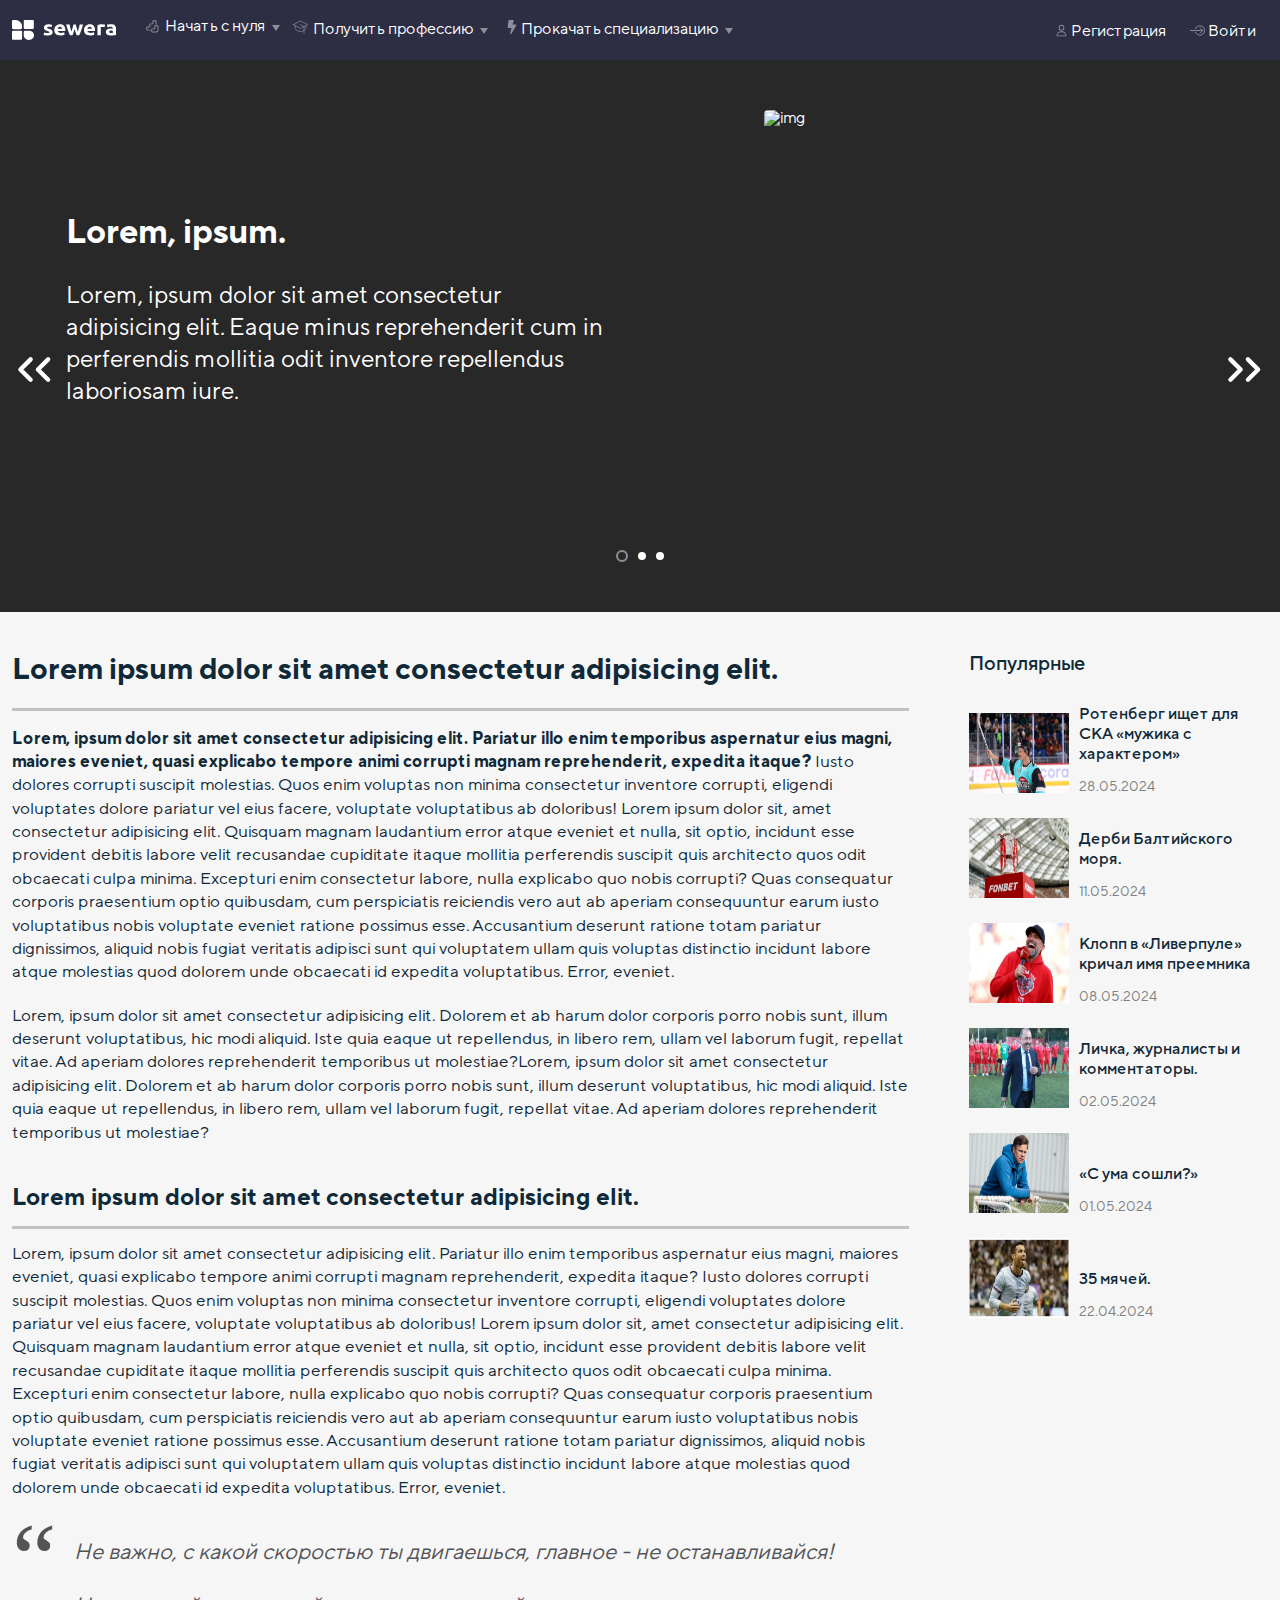
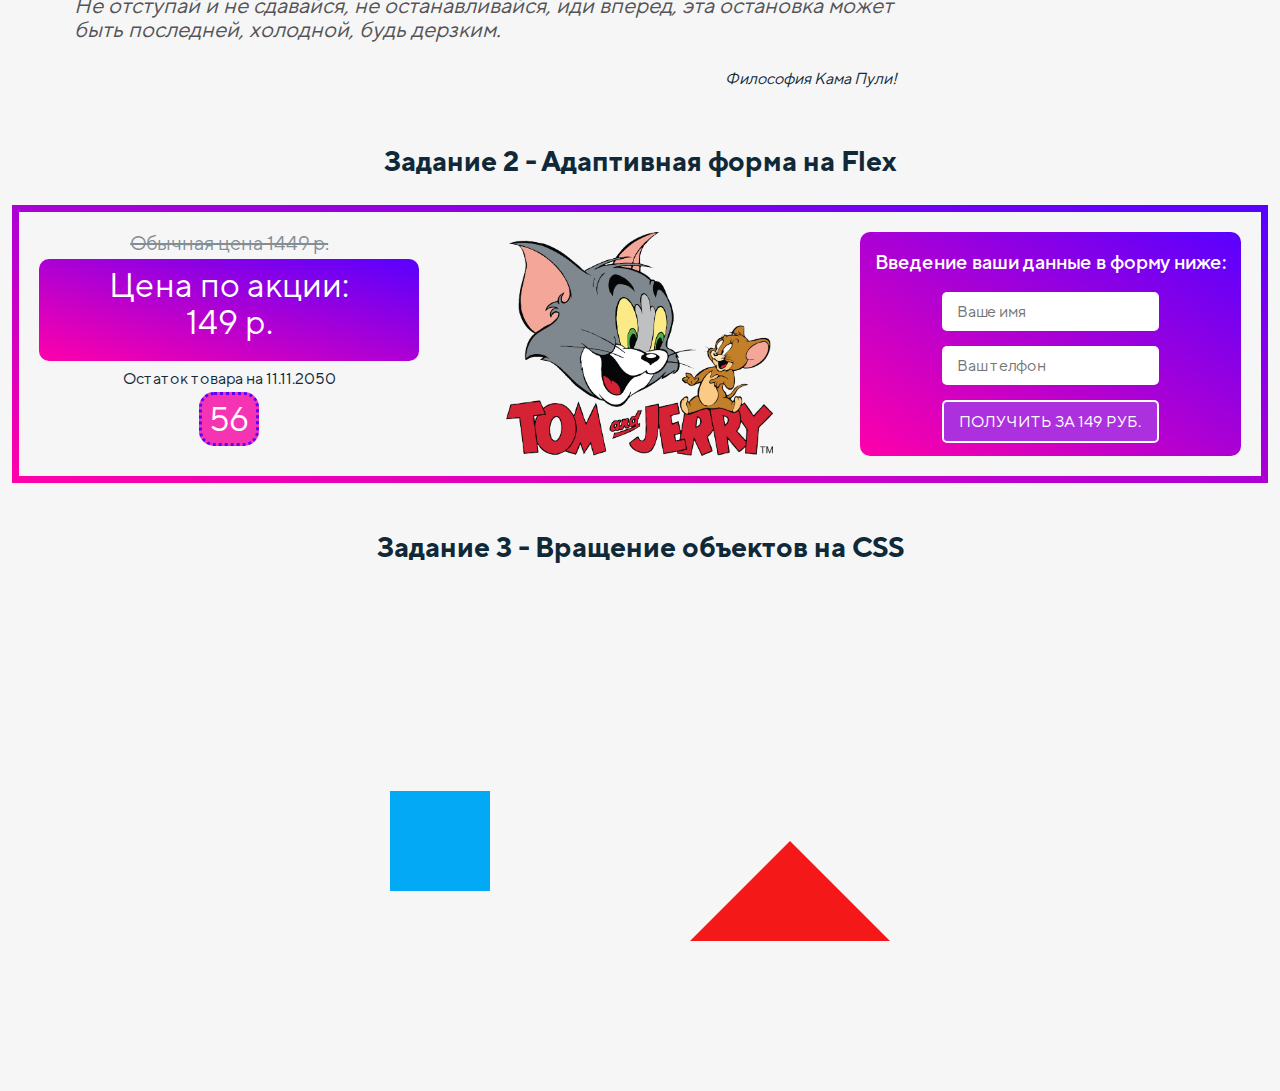
==== commit bfc29f18: "Add files via upload" ====
--- a/testTwo.html
+++ b/testTwo.html
@@ -6,7 +6,7 @@
 	<meta charset="UTF-8">
 	<meta name="format-detection" content="telephone=no">
 	<!-- <style>body{opacity: 0;}</style> -->
-	<link rel="stylesheet" href="css/style.min.css?_v=20240530080135">
+	<link rel="stylesheet" href="css/style.min.css?_v=20240531091616">
 	<link rel="shortcut icon" href="favicon.ico">
 	<!-- <meta name="robots" content="noindex, nofollow"> -->
 	<meta name="viewport" content="width=device-width, initial-scale=1.0">
@@ -411,7 +411,7 @@
 </div>
  -->
 
-	<script src="js/app.min.js?_v=20240530080135"></script>
+	<script src="js/app.min.js?_v=20240531091616"></script>
 </body>
 
 </html>--- a/css/style.min.css
+++ b/css/style.min.css
@@ -2,18 +2,18 @@
 @import url(https://fonts.googleapis.com/css?family=PT+Sans:regular,italic,700,700italic);
 @font-face {
   font-family: 'TT Norms Pro';
-  src: url(TTNormsPro-Regular.woff2);
+  src: url(463b9c96fefe5cefd8d9.woff2);
   font-weight: 400;
 }
 @font-face {
   font-family: 'TT Norms Pro';
-  src: url(TTNormsPro-Bold.woff2);
+  src: url(a76053e8fa0edaac22e2.woff2);
   font-weight: 700;
   font-style: normal;
 }
 @font-face {
   font-family: 'TT Norms Pro';
-  src: url(TTNormsPro-Medium.woff2);
+  src: url(258cc526d378b9f0bc2b.woff2);
   font-weight: 500;
   font-style: normal;
 }
@@ -112,7 +112,7 @@
   -webkit-box-sizing: content-box;
   box-sizing: content-box;
   margin: 0 auto;
-  padding: 0 0.9375rem;
+  padding: 0 0.75rem;
 }
 .checkbox {
   position: relative;
@@ -183,7 +183,7 @@
   top: 2px;
   left: 2px;
   background-repeat: no-repeat;
-  background-image: url(../../../img/icons/accpect.svg);
+  background-image: url(../img/icons/accpect.svg);
   background-size: 12px 12px;
   -webkit-transform: scale(1);
   -ms-transform: scale(1);
@@ -437,6 +437,7 @@
   background-color: #2d2d44;
 }
 .header__container {
+  border-color: rgba(41, 40, 40, 0);
   min-height: 60px;
   display: -webkit-box;
   display: -ms-flexbox;
@@ -1131,6 +1132,73 @@
   box-shadow: 0 1px 2px rgba(0, 0, 0, 0.1);
   margin-bottom: 24px;
 }
+.header-dns__top-mob {
+  display: none;
+}
+.header-dns__left-block-mob {
+  display: -webkit-box;
+  display: -ms-flexbox;
+  display: flex;
+  -webkit-box-align: center;
+  -ms-flex-align: center;
+  align-items: center;
+}
+.header-dns__logo-mpb {
+  background: url(https://a.dns-shop.ru/header/client/images/3cf7b02061318a54ac4a.svg)
+    center no-repeat;
+  background-size: auto;
+  width: 68px;
+  height: 68px;
+}
+.header-dns__mob-op {
+  font-weight: 700;
+  line-height: 1.42857;
+}
+.header-dns__mob-rat {
+  background: url(https://a.dns-shop.ru/header/client/images/90f9f51b0f733fbd698c.svg)
+    no-repeat left;
+  background-size: auto;
+  width: 68px;
+  height: 13px;
+}
+.header-dns__mob-app-btn {
+  color: #fff;
+  background-image: -webkit-gradient(
+    linear,
+    left bottom,
+    left top,
+    from(#fc8507),
+    to(#ffa218)
+  );
+  background-image: linear-gradient(to top, #fc8507, #ffa218);
+  font-weight: 700;
+  border: none;
+  -webkit-box-sizing: border-box;
+  box-sizing: border-box;
+  -webkit-box-align: center;
+  -ms-flex-align: center;
+  align-items: center;
+  border-radius: 8px;
+  cursor: pointer;
+  display: -webkit-inline-box;
+  display: -ms-inline-flexbox;
+  display: inline-flex;
+  line-height: 100%;
+  -webkit-box-pack: center;
+  -ms-flex-pack: center;
+  justify-content: center;
+  padding: 10px 19px;
+  text-align: center;
+  outline: 0;
+  position: relative;
+  -webkit-user-select: none;
+  -moz-user-select: none;
+  -ms-user-select: none;
+  user-select: none;
+  height: 36px;
+  padding: 8px 12px;
+  margin-right: 12px;
+}
 .top-header {
   display: -webkit-box;
   display: -ms-flexbox;
@@ -1221,6 +1289,83 @@
   height: auto;
   top: 145%;
   margin: 0;
+}
+.mob-nav {
+  display: none;
+  height: 50px;
+  width: 100vw;
+  margin: 0 auto;
+  position: fixed;
+  bottom: 0;
+  left: 0;
+  -webkit-box-shadow: 0 -2px 8px rgba(0, 0, 0, 0.15);
+  box-shadow: 0 -2px 8px rgba(0, 0, 0, 0.15);
+  z-index: 11;
+}
+.mob-nav__nav {
+  display: -webkit-box;
+  display: -ms-flexbox;
+  display: flex;
+  -webkit-column-gap: 10px;
+  -moz-column-gap: 10px;
+  column-gap: 10px;
+  height: 100%;
+  -webkit-box-align: center;
+  -ms-flex-align: center;
+  align-items: center;
+  width: 100vw;
+  background: #fff;
+  margin: 0;
+  -ms-flex-pack: distribute;
+  justify-content: space-around;
+}
+.mob-nav__item {
+  display: -webkit-box;
+  display: -ms-flexbox;
+  display: flex;
+  -webkit-box-align: center;
+  -ms-flex-align: center;
+  align-items: center;
+  -webkit-box-orient: vertical;
+  -webkit-box-direction: normal;
+  -ms-flex-direction: column;
+  flex-direction: column;
+}
+.mob-nav__titl {
+  font-size: 12px;
+  line-height: 14px;
+  display: block;
+  color: #8c8c8c;
+}
+.bottom-header-mob {
+  display: none;
+  width: 100%;
+  -webkit-box-align: center;
+  -ms-flex-align: center;
+  align-items: center;
+  -webkit-box-pack: justify;
+  -ms-flex-pack: justify;
+  justify-content: space-between;
+  min-height: 62px;
+}
+.bottom-header-mob__prev {
+  background: url(https://a.dns-shop.ru/header/client/images/bcc2701688acd764eabc.svg)
+    center left no-repeat;
+  height: 62px;
+  width: 62px;
+}
+.bottom-header-mob__logo-mob {
+  -webkit-box-flex: 1;
+  -ms-flex: 1 1 100%;
+  flex: 1 1 100%;
+  background: url([data-uri])
+    no-repeat center;
+  background-size: auto;
+  display: block;
+  height: 60px;
+}
+.bottom-header-mob__icn-search {
+  background: url(../img/icons) 0 0 no-repeat;
 }
 .bottom-header {
   display: -webkit-box;
@@ -1406,8 +1551,11 @@
   display: -webkit-box;
   display: -ms-flexbox;
   display: flex;
+  overflow-x: auto;
+  padding-bottom: 10px;
 }
 .page__breadcrumb a {
+  text-wrap: nowrap;
   font-size: 13px;
   display: -webkit-box;
   display: -ms-flexbox;
@@ -1466,7 +1614,6 @@
   position: absolute;
   top: -40px;
   color: #8c8c8c;
-  top: -40px;
   right: 0;
 }
 .page__slider {
@@ -1479,7 +1626,7 @@
   width: 450px !important;
   height: 500px;
   position: relative;
-  margin-left: 70px;
+  margin-left: 30px;
 }
 .page__img-slide img {
   position: absolute;
@@ -1498,6 +1645,9 @@
   display: -webkit-box;
   display: -ms-flexbox;
   display: flex;
+  -webkit-column-gap: 30px;
+  -moz-column-gap: 30px;
+  column-gap: 30px;
 }
 .page__bottom {
   display: -webkit-box;
@@ -1541,6 +1691,45 @@
 .swiper-wrapper {
   position: static !important;
 }
+.slider-mb__slider {
+  position: relative;
+  display: none;
+}
+.slider-mb__slide {
+  text-align: center;
+  height: 300px;
+}
+.slider-mb__slide img {
+  height: auto;
+  max-height: 100%;
+  max-width: 100%;
+  width: auto;
+}
+.slider-mb__nav {
+  display: none;
+}
+.slider-mb__next,
+.slider-mb__prev {
+  width: 20px;
+  height: 20px;
+  padding: 0 10px;
+  position: absolute;
+  top: 50%;
+  z-index: 2;
+  background: url(../img/icons/arrow-sl.svg) center/20px 20px no-repeat;
+}
+.slider-mb__prev {
+  -webkit-transform: rotate(0);
+  -ms-transform: rotate(0);
+  transform: rotate(0);
+  left: 20px;
+}
+.slider-mb__next {
+  -webkit-transform: rotate(180deg);
+  -ms-transform: rotate(180deg);
+  transform: rotate(180deg);
+  right: 20px;
+}
 .slider-th {
   width: 40px !important;
 }
@@ -1551,17 +1740,25 @@
   width: 45px !important;
   height: 500px !important;
 }
+.slider-th__swiper-mob {
+  display: none;
+}
 .slider-th__swiper {
   position: relative;
+}
+.slider-th__slider-des {
+  display: -webkit-box;
+  display: -ms-flexbox;
+  display: flex;
+}
+.slider-th__slider-mob {
+  display: none;
 }
 .slider-th__slide {
   -webkit-box-sizing: content-box;
   box-sizing: content-box;
   width: 45px;
   position: relative;
-  display: -webkit-box;
-  display: -ms-flexbox;
-  display: flex;
   -webkit-box-pack: center;
   -ms-flex-pack: center;
   justify-content: center;
@@ -1623,6 +1820,9 @@
   display: -ms-flexbox;
   display: flex;
 }
+.info-item__title-mob {
+  display: none;
+}
 .info-item__text-top {
   max-width: 658px;
   padding-right: 100px;
@@ -1646,6 +1846,10 @@
   display: -ms-flexbox;
   display: flex;
   margin-bottom: 16px;
+  overflow-y: auto;
+}
+.info-item__one-block * {
+  text-wrap: nowrap;
 }
 .info-item__rating {
   background: #f7f7f7;
@@ -1835,7 +2039,7 @@
   );
   background-image: linear-gradient(0deg, #fc8507, #ffa218);
   font-weight: 700;
-  width: 151px;
+  max-width: 151px;
   -webkit-box-align: center;
   -ms-flex-align: center;
   align-items: center;
@@ -1939,7 +2143,7 @@
   margin-bottom: 26px;
 }
 .info-item__six {
-  margin-bottom: 16px;
+  padding-bottom: 16px;
   display: -webkit-box;
   display: -ms-flexbox;
   display: flex;
@@ -1947,8 +2151,11 @@
   -moz-column-gap: 8px;
   column-gap: 8px;
 }
+.info-item__six_mobile {
+  display: none;
+}
 .info-item__sb {
-  background-color: #f7f7f7;
+  background-color: rgba(0, 0, 0, 0.03);
   border-radius: 8px;
   color: #4e4e4e;
   cursor: pointer;
@@ -1961,6 +2168,7 @@
   background-color: #fff;
   -webkit-box-shadow: 0 1px 2px 0 rgba(0, 0, 0, 0.16);
   box-shadow: 0 1px 2px 0 rgba(0, 0, 0, 0.16);
+  font-weight: 700;
 }
 .info-item__seven {
   margin-bottom: 26px;
@@ -2030,6 +2238,261 @@
 ._pn {
   padding: 0 !important;
 }
+.it-card-mob__items {
+  display: none;
+}
+.it-card-mob__top {
+  display: -webkit-box;
+  display: -ms-flexbox;
+  display: flex;
+  padding-bottom: 15px;
+}
+.it-card-mob__img {
+  position: relative;
+  display: -webkit-box;
+  display: -ms-flexbox;
+  display: flex;
+  -webkit-box-align: center;
+  -ms-flex-align: center;
+  align-items: center;
+  -webkit-box-pack: center;
+  -ms-flex-pack: center;
+  justify-content: center;
+  text-align: center;
+  -webkit-box-sizing: border-box;
+  box-sizing: border-box;
+  padding: 8px;
+  width: 80px;
+  height: 80px;
+  min-width: 80px;
+  background: #fff;
+  border-radius: 8px;
+}
+.it-card-mob__img img {
+  width: auto;
+  height: auto;
+  max-width: 100%;
+  max-height: 100%;
+}
+.it-card-mob__img::after {
+  position: absolute;
+  content: '';
+  background: rgba(0, 0, 0, 0.0509803922);
+  width: 100%;
+  height: 100%;
+  left: 0;
+  top: 0;
+  border-radius: 8px;
+}
+.it-card-mob__body {
+  display: -webkit-box;
+  display: -ms-flexbox;
+  display: flex;
+  -webkit-box-pack: justify;
+  -ms-flex-pack: justify;
+  justify-content: space-between;
+}
+.it-card-mob__price span:first-child {
+  display: inline-block;
+  position: relative;
+  text-decoration: line-through;
+  font-size: 14px;
+  line-height: 16px;
+  color: #333;
+  margin-right: 4px;
+}
+.it-card-mob__price span:last-child {
+  display: inline-block;
+  color: #fc8507;
+  font-size: 14px;
+  line-height: 16px;
+}
+.it-card-mob__main-price {
+  color: #333;
+  font-size: 20px;
+  line-height: 30px;
+  font-weight: 700;
+}
+.it-card-mob__btn {
+  height: 40px;
+  border-radius: 8px;
+  line-height: 2;
+  border: 1px solid #e4e4e4;
+  color: #333;
+  background: #fff;
+  -webkit-box-shadow: 0 1px 2px rgba(0, 0, 0, 0.0784313725);
+  box-shadow: 0 1px 2px rgba(0, 0, 0, 0.0784313725);
+  min-width: 140px;
+  padding: 3px 6px;
+  text-align: center;
+}
+.it-card-mob__bt {
+  padding: 28px 0 20px;
+  position: relative;
+}
+.it-card-mob__bt a {
+  color: #0094d9;
+  border-bottom: 1px dotted #0094d9;
+}
+.it-card-mob__bt::after {
+  content: '';
+  position: absolute;
+  width: calc(100% + 30px);
+  height: 1px;
+  bottom: 0;
+  left: -15px;
+  background-color: #eee;
+}
+.block-mob-card__it-wr {
+  display: -webkit-box;
+  display: -ms-flexbox;
+  display: flex;
+  -webkit-box-pack: justify;
+  -ms-flex-pack: justify;
+  justify-content: space-between;
+  padding: 16px 0 10px;
+  position: relative;
+}
+.block-mob-card__it-wr::before {
+  position: absolute;
+  top: 0;
+  left: -16px;
+  display: block;
+  content: '';
+  width: calc(100% + 32px);
+  height: 10px;
+  background: -webkit-gradient(
+    linear,
+    left top,
+    left bottom,
+    from(rgba(0, 0, 0, 0.1294117647)),
+    to(rgba(0, 0, 0, 0))
+  );
+  background: linear-gradient(
+    180deg,
+    rgba(0, 0, 0, 0.1294117647),
+    rgba(0, 0, 0, 0)
+  );
+}
+.block-mob-card__it-wr:last-child {
+  margin-top: 16px;
+}
+.block-mob-card__it-wr:last-child::before {
+  display: none;
+}
+.block-mob-card__it-wr:last-child::after {
+  content: '';
+  position: absolute;
+  width: calc(100% + 30px);
+  height: 1px;
+  top: 0;
+  left: -15px;
+  background-color: #eaeaea;
+}
+.block-mob-card__plus {
+  -webkit-box-sizing: border-box;
+  box-sizing: border-box;
+  position: absolute;
+  bottom: calc(25% + 18px);
+  z-index: 200;
+  right: 45px;
+  width: 24px;
+  height: 24px;
+  background: #fff;
+  border: 1px solid #eaeaea;
+  color: #d9d9d9;
+  border-radius: 50%;
+  text-align: center;
+  line-height: 20px;
+  font-size: 25px;
+}
+.block-mob-card__btn {
+  display: -webkit-inline-box;
+  display: -ms-inline-flexbox;
+  display: inline-flex;
+  -webkit-box-align: center;
+  -ms-flex-align: center;
+  align-items: center;
+  -webkit-box-pack: center;
+  -ms-flex-pack: center;
+  justify-content: center;
+  padding: 10px;
+  border: 1px solid #d9d9d9;
+  border-radius: 8px;
+}
+.block-mob-card__img {
+  grid-area: photo;
+  -webkit-box-sizing: border-box;
+  box-sizing: border-box;
+  position: relative;
+  -webkit-box-ordinal-group: 2;
+  -ms-flex-order: 1;
+  order: 1;
+  min-width: 100px;
+  width: 100px;
+  height: 100px;
+  padding: 10px;
+  -webkit-box-flex: 0;
+  -ms-flex: 0 0;
+  flex: 0 0;
+  -webkit-box-align: center;
+  -ms-flex-align: center;
+  align-items: center;
+  display: -webkit-box;
+  display: -ms-flexbox;
+  display: flex;
+  -webkit-box-pack: center;
+  -ms-flex-pack: center;
+  justify-content: center;
+}
+.block-mob-card__img img {
+  max-width: 100%;
+  max-height: 100%;
+}
+.block-mob-card__name {
+  display: inline-block;
+  padding-right: 20px;
+  color: #333;
+  z-index: 0;
+  text-decoration: none;
+  line-height: 20px;
+}
+.block-mob-card__more {
+  position: relative;
+  margin-top: 5px;
+  padding: 15px 15px 0;
+  display: -webkit-box;
+  display: -ms-flexbox;
+  display: flex;
+  -webkit-box-pack: justify;
+  -ms-flex-pack: justify;
+  justify-content: space-between;
+  -webkit-box-align: center;
+  -ms-flex-align: center;
+  align-items: center;
+  width: 100%;
+}
+.block-mob-card__more::after {
+  content: '';
+  -webkit-transform: rotate(135deg);
+  -ms-transform: rotate(135deg);
+  transform: rotate(135deg);
+  -webkit-transition: -webkit-transform 0.5s ease;
+  transition: -webkit-transform 0.5s ease;
+  transition: transform 0.5s ease;
+  transition:
+    transform 0.5s ease,
+    -webkit-transform 0.5s ease;
+  width: 8px;
+  height: 8px;
+  border-bottom: 2px solid #ccc;
+  border-left: 2px solid #ccc;
+}
+._showmore-active .block-mob-card__more::after {
+  -webkit-transform: rotate(-45deg);
+  -ms-transform: rotate(-45deg);
+  transform: rotate(-45deg);
+}
 .it-card__title {
   font-size: 20px;
   padding-bottom: 10px;
@@ -2149,17 +2612,37 @@
   align-items: flex-start;
   position: relative;
 }
+.info-item__six_mobile .info-item__sb {
+  text-wrap: nowrap;
+}
 ._smal-block {
   padding: 0;
   -webkit-box-flex: 0;
   -ms-flex: 0 0 280px;
   flex: 0 0 280px;
+  -webkit-box-ordinal-group: 2;
+  -ms-flex-order: 1;
+  order: 1;
 }
 ._big-block {
   padding: 0;
   -webkit-box-flex: 0;
   -ms-flex: 0 1 1080px;
   flex: 0 1 1080px;
+  -webkit-box-ordinal-group: 3;
+  -ms-flex-order: 2;
+  order: 2;
+}
+.small-one {
+  width: 100%;
+}
+.small-one__mi {
+  display: none;
+}
+.small-one__di {
+  display: -webkit-box;
+  display: -ms-flexbox;
+  display: flex;
 }
 .small-one__one {
   display: -webkit-box;
@@ -2169,6 +2652,7 @@
   -moz-column-gap: 4px;
   column-gap: 4px;
   margin-bottom: 12px;
+  width: 100%;
 }
 .small-one__link {
   -webkit-transition: all 0.3s ease 0s;
@@ -2255,6 +2739,8 @@
   line-height: 1.42857;
   font-size: 14px;
   margin-bottom: 16px;
+  padding-left: 16px;
+  padding-top: 20px;
 }
 .small-one__text-b {
   padding: 0 10px 10px;
@@ -2262,6 +2748,9 @@
   font-size: 12px;
   font-weight: 400;
   line-height: 1.33;
+}
+.characteristics {
+  padding: 0 0 16px;
 }
 .characteristics__wr {
   padding: 16px;
@@ -2317,6 +2806,9 @@
   align-self: center;
   border-bottom: 1px dotted #ddd;
 }
+.characteristics__item-prop span:last-child {
+  text-align: right;
+}
 .characteristics__more {
   margin-top: 20px;
   background: #fff;
@@ -2334,11 +2826,98 @@
   border: 1px solid #d9d9d9;
   border-radius: 8px;
 }
+.reliability-mob {
+  display: none;
+  padding: 16px 12px;
+  position: relative;
+}
+.reliability-mob::after {
+  content: '';
+  position: absolute;
+  top: 16px;
+  right: 12px;
+  background: url(../img/icons/shield.svg) 0 0/26px 30px no-repeat;
+  width: 26px;
+  height: 30px;
+}
+.reliability-mob__tit {
+  font-size: 20px;
+  font-weight: 700;
+  position: relative;
+  color: #30b25d;
+  margin-bottom: 7px;
+}
+.reliability-mob__text {
+  font-size: 14px;
+  padding-right: 30px;
+  margin-bottom: 15px;
+}
+.reliability-mob__link {
+  -webkit-box-align: center;
+  -ms-flex-align: center;
+  align-items: center;
+  display: -webkit-inline-box;
+  display: -ms-inline-flexbox;
+  display: inline-flex;
+  font-size: 14px;
+  height: 36px;
+  line-height: 34px;
+  min-width: 0;
+  padding: 0 12px;
+  background: #fff;
+  border-radius: 8px;
+  border: 1px solid #d9d9d9;
+}
+.reliability-mob__link::after {
+  content: '';
+  background: url(../img/icons/arrow_right_up_icon.svg) 0 0 / contain no-repeat;
+  width: 14px;
+  height: 14px;
+  margin-left: 10px;
+}
+.description-it__dn {
+  padding-bottom: 20px;
+}
+.description-it__content {
+  padding-bottom: 10px;
+}
+.description-it__content::after {
+  content: '';
+  background: -webkit-gradient(
+    linear,
+    left top,
+    left bottom,
+    from(hsla(0, 0%, 100%, 0)),
+    to(#fff)
+  );
+  background: linear-gradient(180deg, hsla(0, 0%, 100%, 0), #fff);
+  content: '';
+  height: 128px;
+  position: absolute;
+  bottom: 55px;
+  width: 100%;
+  left: 0;
+  z-index: 1;
+}
+._showmore-active .description-it__content::after {
+  display: none;
+}
+.description-it {
+  padding: 0;
+}
+.description-it__mn {
+  display: -webkit-box;
+  display: -ms-flexbox;
+  display: flex;
+}
+.description-it__dn {
+  display: none;
+}
 .description-it__tit {
   font-size: 24px;
   font-weight: 700;
   margin-bottom: 12px;
-  padding: 16px 16px 0;
+  padding: 16px 12px 0;
 }
 .description-it__img {
   position: relative;
@@ -2355,6 +2934,35 @@
   -o-object-position: top;
   object-position: top;
 }
+.description-it__img::before {
+  content: '';
+  background: 0 0;
+  -webkit-box-shadow: inset 0 4px 4px 30000px rgba(0, 0, 0, 0.07);
+  box-shadow: inset 0 4px 4px 30000px rgba(0, 0, 0, 0.07);
+  z-index: 1;
+  height: 100%;
+  position: absolute;
+  width: 100%;
+  display: none;
+}
+.description-it__img::after {
+  content: '';
+  background: -webkit-gradient(
+    linear,
+    left top,
+    left bottom,
+    from(hsla(0, 0%, 100%, 0)),
+    to(#fff)
+  );
+  background: linear-gradient(180deg, hsla(0, 0%, 100%, 0), #fff);
+  content: '';
+  height: 108px;
+  position: absolute;
+  top: 93px;
+  width: 100%;
+  z-index: 1;
+  display: none;
+}
 .description-it__btn-l {
   -webkit-box-align: center;
   -ms-flex-align: center;
@@ -2369,6 +2977,7 @@
   justify-content: center;
   line-height: 1em;
   min-width: 0;
+  z-index: 2222;
   padding: 0 12px;
   width: 180px;
   border-radius: 8px;
@@ -2386,7 +2995,7 @@
   position: fixed;
   top: 0;
   background-color: #fff;
-  z-index: 100;
+  z-index: 10222220;
   width: 100%;
   left: 0;
   display: -webkit-box;
@@ -2400,11 +3009,21 @@
   padding: 0 15px;
 }
 .review {
+  display: -webkit-box;
+  display: -ms-flexbox;
+  display: flex;
+  -webkit-box-orient: vertical;
+  -webkit-box-direction: normal;
+  -ms-flex-direction: column;
+  flex-direction: column;
   padding: 24px;
 }
 .review__pb {
   position: absolute;
   right: 24px;
+  -webkit-box-ordinal-group: 2;
+  -ms-flex-order: 1;
+  order: 1;
 }
 .review__all {
   -webkit-transition: all 0.3s ease 0s;
@@ -2425,6 +3044,14 @@
   letter-spacing: 0.64px;
   margin: 0 0 16px;
   padding-right: 30px;
+  -webkit-box-ordinal-group: 3;
+  -ms-flex-order: 2;
+  order: 2;
+}
+.review__item {
+  -webkit-box-ordinal-group: 5;
+  -ms-flex-order: 4;
+  order: 4;
 }
 .review__item:not(:last-child) {
   margin-bottom: 23px;
@@ -2457,6 +3084,9 @@
   left: 0;
 }
 .review__user-b {
+  -webkit-box-ordinal-group: 4;
+  -ms-flex-order: 3;
+  order: 3;
   display: -webkit-box;
   display: -ms-flexbox;
   display: flex;
@@ -2476,6 +3106,9 @@
   transition-duration: 0.3s;
 }
 .review__all-btn {
+  -webkit-box-ordinal-group: 7;
+  -ms-flex-order: 6;
+  order: 6;
   margin-top: 30px;
   width: 100%;
   height: 44px;
@@ -2501,12 +3134,15 @@
   -webkit-transition: opacity 0.3s;
   transition: opacity 0.3s;
 }
+.mob-bb {
+  display: none;
+}
 .top-review {
+  display: -webkit-box;
+  display: -ms-flexbox;
+  display: flex;
   -ms-flex-wrap: wrap;
   flex-wrap: wrap;
-  display: -webkit-box;
-  display: -ms-flexbox;
-  display: flex;
   gap: 8px;
 }
 .top-review__it {
@@ -2531,6 +3167,9 @@
   stroke: #ffa319;
 }
 .video {
+  -webkit-box-ordinal-group: 6;
+  -ms-flex-order: 5;
+  order: 5;
   position: relative;
   width: 100%;
   height: 0;
@@ -2706,7 +3345,7 @@
   color: #fff !important;
 }
 .footer__int-wr {
-  width: 90%;
+  width: 100%;
   position: relative;
 }
 .footer__int-wr input {
@@ -2725,7 +3364,7 @@
   position: absolute;
   font-style: 20px;
   top: 17px;
-  right: 45px;
+  right: 15px;
   color: #777;
   cursor: pointer;
 }
@@ -2814,6 +3453,33 @@
   display: block;
   margin-bottom: 20px;
 }
+.footer__m-btns {
+  display: none;
+  -webkit-column-gap: 30px;
+  -moz-column-gap: 30px;
+  column-gap: 30px;
+}
+.footer__m-btn {
+  background: hsla(0, 0%, 100%, 0.06);
+  border-radius: 8px;
+  padding: 8px 30px 8px 8px;
+  position: relative;
+  font-size: 14px;
+  font-weight: 400;
+  color: #fff;
+}
+.footer__m-btn::after {
+  content: '';
+  position: absolute;
+  background: url(../img/icons/arr-gr.svg) 0 0 no-repeat;
+  width: 15px;
+  height: 18px;
+  top: 56%;
+  -webkit-transform: translate(0, -50%) rotate(90deg);
+  -ms-transform: translate(0, -50%) rotate(90deg);
+  transform: translate(0, -50%) rotate(90deg);
+  right: 10px;
+}
 .footer__bottom {
   margin-top: 32px;
   display: -webkit-box;
@@ -2965,6 +3631,79 @@
   display: -ms-flexbox;
   display: flex;
   gap: 6px;
+}
+.slider-bottom__bottom {
+  display: -webkit-box;
+  display: -ms-flexbox;
+  display: flex;
+  -webkit-column-gap: 4px;
+  -moz-column-gap: 4px;
+  column-gap: 4px;
+}
+.slider-bottom .checkbox__label,
+.slider-bottom .info-item__rating {
+  font-size: 14px;
+}
+.slider-bottom__pb {
+  background: #f7f7f7;
+  border-radius: 8px;
+  display: -webkit-box;
+  display: -ms-flexbox;
+  display: flex;
+  -webkit-box-orient: vertical;
+  -webkit-box-direction: normal;
+  -ms-flex-direction: column;
+  flex-direction: column;
+  -webkit-box-flex: 1;
+  -ms-flex-positive: 1;
+  flex-grow: 1;
+  -webkit-box-pack: center;
+  -ms-flex-pack: center;
+  justify-content: center;
+  min-height: 44px;
+  padding: 0 16px 0 12px;
+  position: relative;
+}
+.slider-bottom__pb::after {
+  content: '';
+  background: url(../img/icons/info-ic.svg) 0 0/22px 22px no-repeat;
+  width: 22px;
+  height: 22px;
+  position: absolute;
+  top: 50%;
+  -webkit-transform: translate(0, -50%);
+  -ms-transform: translate(0, -50%);
+  transform: translate(0, -50%);
+  right: 10px;
+}
+.slider-bottom__price {
+  font-size: 18px;
+  font-weight: 700;
+  line-height: 20px;
+}
+.slider-bottom__split {
+  font-size: 12px;
+  line-height: 14px;
+}
+.slider-bottom__favarite {
+  min-height: 44px;
+  border-radius: 8px;
+  cursor: pointer;
+  min-width: 44px;
+  background:
+    url(../img/icons/favorite.svg) center/20px 20px no-repeat,
+    #f7f7f7;
+}
+.slider-bottom__buy {
+  min-height: 44px;
+  border-radius: 8px;
+  cursor: pointer;
+  min-width: 44px;
+  font-size: 16px;
+  border: 1px solid #d9d9d9;
+  background:
+    url(../img/icons/bask.svg) center/20px 20px no-repeat,
+    #fff;
 }
 .slider-bottom__nav {
   display: none;
@@ -2988,9 +3727,9 @@
     0 5px 20px 0 rgba(0, 0, 0, 0.2),
     inset 0 0 0 1px rgba(0, 0, 0, 0.1);
   background: url(../img/icons/arrow-sl.svg) 0 0 no-repeat;
-  background-image: url(../img/icons/arrow-sl.svg);
+  background-image: url(../img/icons/arr-bl.svg);
   background-repeat: no-repeat;
-  background-size: 15px auto;
+  background-size: 20px auto;
   background-position: center;
   -webkit-transform: rotate(0);
   -ms-transform: rotate(0);
@@ -3016,9 +3755,9 @@
   box-shadow:
     0 5px 20px 0 rgba(0, 0, 0, 0.2),
     inset 0 0 0 1px rgba(0, 0, 0, 0.1);
-  background-image: url(../img/icons/arrow-sl.svg);
+  background-image: url(../img/icons/arr-bl.svg);
   background-repeat: no-repeat;
-  background-size: 15px auto;
+  background-size: 20px auto;
   background-position: center;
   -webkit-transform: rotate(-180deg);
   -ms-transform: rotate(-180deg);
@@ -3026,6 +3765,20 @@
 }
 .slider-bottom__next.swiper-button-disabled {
   background-color: #fff;
+}
+.footer__menu {
+  display: none;
+}
+.footer__menu._show {
+  display: -webkit-box;
+  display: -ms-flexbox;
+  display: flex;
+}
+.footer__menu_two {
+  -webkit-box-orient: vertical;
+  -webkit-box-direction: normal;
+  -ms-flex-direction: column;
+  flex-direction: column;
 }
 .swiper {
   overflow: hidden;
@@ -3090,12 +3843,6 @@
   }
 }
 @media (max-width: 79.99875em) {
-  .small-one__two_d {
-    -webkit-box-orient: vertical;
-    -webkit-box-direction: normal;
-    -ms-flex-direction: column;
-    flex-direction: column;
-  }
   .small-one__two_d .small-one__btn {
     height: 40px;
   }
@@ -3116,6 +3863,9 @@
   .dropdown__header {
     font-size: 14px;
   }
+  .dropdown__wrapper-body {
+    top: 54px;
+  }
   .dropdown__close span {
     display: inline-block;
   }
@@ -3149,6 +3899,415 @@
   }
   .test-two__btn {
     width: 80%;
+  }
+  .header-dns__container {
+    padding: 0;
+  }
+  .header-dns__top-mob {
+    background-color: #f9f9f9;
+    display: -webkit-box;
+    display: -ms-flexbox;
+    display: flex;
+    -webkit-box-pack: justify;
+    -ms-flex-pack: justify;
+    justify-content: space-between;
+    -webkit-box-align: center;
+    -ms-flex-align: center;
+    align-items: center;
+  }
+  .top-header {
+    display: none;
+  }
+  .mob-nav {
+    display: block;
+  }
+  .bottom-header-mob {
+    display: -webkit-box;
+    display: -ms-flexbox;
+    display: flex;
+  }
+  .bottom-header {
+    padding: 0 12px;
+    -webkit-box-shadow: rgba(0, 0, 0, 0.16) 0 1px 4px;
+    box-shadow: rgba(0, 0, 0, 0.16) 0 1px 4px;
+    min-height: 62px;
+  }
+  .bottom-header__logo-menu {
+    display: none;
+  }
+  .bottom-header__wrapper-inpt {
+    display: none;
+  }
+  .bottom-header__nav {
+    display: none;
+  }
+  .page__breadcrumb a {
+    background: #fff;
+    border-radius: 50px;
+    -webkit-box-shadow: 0 1px 2px rgba(0, 0, 0, 0.16);
+    box-shadow: 0 1px 2px rgba(0, 0, 0, 0.16);
+    color: #0a0a0a;
+    display: inline-block;
+    font-size: 12px;
+    line-height: 16px;
+    list-style-type: none;
+    padding: 6px 12px;
+    white-space: nowrap;
+  }
+  .page__breadcrumb a:not(:last-child) {
+    margin-right: 8px;
+  }
+  .page__breadcrumb a::after {
+    display: none;
+  }
+  .page__title {
+    display: none;
+  }
+  .page__code-id {
+    right: 12px;
+    height: auto;
+    height: 14px;
+    top: calc(100% - 33px);
+    bottom: 13px;
+  }
+  .page__top {
+    padding: 12px;
+    padding-bottom: 58px;
+  }
+  .page__img-slide {
+    display: none;
+  }
+  .page__w-t {
+    -webkit-box-orient: vertical;
+    -webkit-box-direction: normal;
+    -ms-flex-direction: column;
+    flex-direction: column;
+  }
+  .page__bottom {
+    display: none;
+  }
+  .page__slider-wrapper {
+    width: 100%;
+  }
+  .slider-mb__slider {
+    display: -webkit-box;
+    display: -ms-flexbox;
+    display: flex;
+  }
+  .slider-mb__nav {
+    display: -webkit-box;
+    display: -ms-flexbox;
+    display: flex;
+  }
+  .slider-th__slider {
+    width: 100% !important;
+    height: 100% !important;
+    padding: 0;
+  }
+  .slider-th__swiper-mob {
+    display: -webkit-box;
+    display: -ms-flexbox;
+    display: flex;
+  }
+  .slider-th__swiper {
+    display: none !important;
+  }
+  .slider-th__slider-des {
+    display: none;
+  }
+  .slider-th__slider-mob {
+    display: -webkit-box;
+    display: -ms-flexbox;
+    display: flex;
+  }
+  .slider-th__slide {
+    width: 100%;
+  }
+  .slider-th__slide._active-slide::before {
+    display: none;
+  }
+  .slider-th__nav {
+    display: none;
+  }
+  .info-item__title-mob {
+    display: -webkit-box;
+    display: -ms-flexbox;
+    display: flex;
+    color: #333;
+    font-size: 24px;
+    font-weight: 400;
+    margin: 16px 0;
+    word-break: break-word;
+  }
+  .info-item__text-top {
+    display: none;
+  }
+  .info-item__item-logo {
+    position: absolute;
+    bottom: 18px;
+    left: 12px;
+  }
+  .info-item__price-block {
+    padding: 0 13px;
+  }
+  .info-item__price {
+    font-size: 18px;
+    font-weight: 700;
+    line-height: 20px;
+  }
+  .info-item__split {
+    font-size: 12px;
+    margin-top: 0;
+    line-height: 14px;
+  }
+  .info-item__favorite {
+    min-height: 44px;
+    min-width: 44px;
+  }
+  .info-item__tb-m {
+    min-height: 52px;
+    width: 100%;
+    padding-right: 12px;
+  }
+  .info-item__tb-m::after {
+    display: none;
+  }
+  .info-item__six {
+    display: none;
+  }
+  .info-item__six_mobile {
+    display: -webkit-box;
+    display: -ms-flexbox;
+    display: flex;
+    overflow-y: auto;
+  }
+  .info-item__six_mobile > .info-item__sb_actv-m {
+    background-color: #fff;
+    -webkit-box-shadow:
+      0 5px 14px rgba(0, 0, 0, 0.11),
+      0 2px 1px rgba(0, 0, 0, 0.05);
+    box-shadow:
+      0 5px 14px rgba(0, 0, 0, 0.11),
+      0 2px 1px rgba(0, 0, 0, 0.05);
+    color: #333;
+    font-weight: 700;
+  }
+  .info-item__six_mobile > .info-item__sb {
+    -webkit-box-flex: 0;
+    -ms-flex: 0 0 auto;
+    flex: 0 0 auto;
+  }
+  .info-item__seven {
+    display: none;
+  }
+  .info-item__all-acc {
+    display: none;
+  }
+  .it-card-mob__items {
+    display: block;
+  }
+  .it-card__title {
+    display: none;
+  }
+  .it-card__items {
+    display: none;
+  }
+  .page__mid {
+    -webkit-box-orient: vertical;
+    -webkit-box-direction: reverse;
+    -ms-flex-direction: column-reverse;
+    flex-direction: column-reverse;
+  }
+  ._smal-block {
+    -webkit-box-flex: 0;
+    -ms-flex: none;
+    flex: none;
+  }
+  ._big-block {
+    -webkit-box-flex: 0;
+    -ms-flex: none;
+    flex: none;
+  }
+  .graph {
+    position: relative !important;
+    width: 100% !important;
+    max-width: 100%;
+  }
+  .small-one__mi {
+    display: -webkit-box;
+    display: -ms-flexbox;
+    display: flex;
+  }
+  .small-one__di {
+    display: none;
+  }
+  .small-one__wt {
+    display: none;
+  }
+  .small-one__hist-pri {
+    font-size: 20px;
+    font-weight: 700;
+  }
+  .characteristics__wr {
+    padding: 0;
+  }
+  .characteristics__title {
+    display: none;
+  }
+  .characteristics__content::after {
+    bottom: 60px;
+  }
+  .characteristics__item-tit {
+    padding-left: 12px;
+  }
+  .characteristics__item-prop {
+    padding: 8px 12px;
+    -webkit-box-pack: justify;
+    -ms-flex-pack: justify;
+    justify-content: space-between;
+  }
+  .characteristics__item-prop:nth-child(even) {
+    background: #f7f7f7;
+  }
+  .characteristics__item-prop span:first-child {
+    border-bottom: 0 dotted #ddd;
+  }
+  .characteristics__more {
+    margin-left: 10px;
+  }
+  .reliability-mob {
+    display: block;
+  }
+  .description-it__mn {
+    display: none;
+  }
+  .description-it__dn {
+    display: block;
+  }
+  .description-it__tit {
+    font-size: 20px;
+    line-height: 1.42857;
+    margin-bottom: 8px;
+  }
+  .description-it__img img {
+    -o-object-position: center;
+    object-position: center;
+  }
+  .description-it__img::before {
+    display: -webkit-box;
+    display: -ms-flexbox;
+    display: flex;
+  }
+  .description-it__img::after {
+    display: block;
+  }
+  .description-it__btn-l {
+    width: 97%;
+    left: 50%;
+    -webkit-transform: translate(-50%, 0);
+    -ms-transform: translate(-50%, 0);
+    transform: translate(-50%, 0);
+  }
+  .review__pb {
+    display: -webkit-box;
+    display: -ms-flexbox;
+    display: flex;
+    -webkit-box-pack: justify;
+    -ms-flex-pack: justify;
+    justify-content: space-between;
+    -webkit-box-ordinal-group: 3;
+    -ms-flex-order: 2;
+    order: 2;
+    position: static;
+  }
+  .review__all {
+    text-wrap: nowrap;
+  }
+  .review__tit {
+    font-size: 20px;
+    -webkit-box-ordinal-group: 2;
+    -ms-flex-order: 1;
+    order: 1;
+  }
+  .mob-bb {
+    cursor: pointer;
+    display: -webkit-box;
+    display: -ms-flexbox;
+    display: flex;
+    padding: 16px 12px;
+    -webkit-box-pack: justify;
+    -ms-flex-pack: justify;
+    justify-content: space-between;
+  }
+  .mob-bb::after {
+    content: '';
+    background: url(../img/icons/arr-gr.svg) 0 0 no-repeat;
+    width: 22px;
+    height: 22px;
+  }
+  .mob-ib {
+    display: -webkit-box;
+    display: -ms-flexbox;
+    display: flex;
+    -webkit-box-align: center;
+    -ms-flex-align: center;
+    align-items: center;
+    -webkit-column-gap: 10px;
+    -moz-column-gap: 10px;
+    column-gap: 10px;
+  }
+  .mob-ib::before {
+    content: '';
+    background: url(../img/icons/megapshon.svg) 0 0 no-repeat;
+    width: 20px;
+    height: 20px;
+  }
+  .footer {
+    padding-top: 46px;
+  }
+  .footer {
+    padding-top: 20px;
+  }
+  .footer__top {
+    display: none;
+  }
+  .footer__mid {
+    -webkit-box-pack: space-evenly;
+    -ms-flex-pack: space-evenly;
+    justify-content: space-evenly;
+  }
+  .footer__lis-tit {
+    display: none;
+  }
+  .footer__wr-list {
+    -webkit-box-orient: vertical;
+    -webkit-box-direction: normal;
+    -ms-flex-direction: column;
+    flex-direction: column;
+  }
+  .footer__list_flbig:last-child {
+    margin-left: 0;
+    margin-top: 12spx;
+  }
+  .footer__list_big {
+    -webkit-box-flex: 0 !important;
+    -ms-flex: 0 1 33.333% !important;
+    flex: 0 1 33.333% !important;
+  }
+  .base-footer__copyright {
+    padding-bottom: 60px;
+  }
+  .slider-bottom {
+    padding: 16px 0 16px 12px;
+  }
+  .dfd {
+    display: -webkit-box;
+    display: -ms-flexbox;
+    display: flex;
+    -webkit-box-orient: vertical;
+    -webkit-box-direction: normal;
+    -ms-flex-direction: column;
+    flex-direction: column;
   }
 }
 @media (max-width: 47.99875em) {
@@ -3280,6 +4439,90 @@
     -ms-flex-order: 3;
     order: 3;
   }
+  .page__container {
+    padding: 0 4px;
+  }
+  .info-item__four {
+    -webkit-box-orient: vertical;
+    -webkit-box-direction: normal;
+    -ms-flex-direction: column;
+    flex-direction: column;
+    row-gap: 16px;
+  }
+  .review__name-user {
+    color: #333;
+    font-weight: 400;
+  }
+  .footer__list {
+    margin-top: 30px;
+    -webkit-box-flex: 1;
+    -ms-flex: 1 1 auto;
+    flex: 1 1 auto;
+  }
+  .footer__social div:nth-child(2) {
+    -webkit-box-flex: 1;
+    -ms-flex: 1 1 auto;
+    flex: 1 1 auto;
+    background-position: 0;
+  }
+  .footer__m-btns {
+    display: -webkit-box;
+    display: -ms-flexbox;
+    display: flex;
+  }
+  .footer__list-nm {
+    display: none;
+  }
+  .or1 {
+    -webkit-box-ordinal-group: 2;
+    -ms-flex-order: 1;
+    order: 1;
+  }
+  .or2 {
+    -webkit-box-ordinal-group: 3;
+    -ms-flex-order: 2;
+    order: 2;
+  }
+  .or3 {
+    -webkit-box-ordinal-group: 4;
+    -ms-flex-order: 3;
+    order: 3;
+  }
+  .or4 {
+    -webkit-box-ordinal-group: 5;
+    -ms-flex-order: 4;
+    order: 4;
+  }
+  .or5 {
+    margin-top: 0;
+    -webkit-box-ordinal-group: 6;
+    -ms-flex-order: 5;
+    order: 5;
+  }
+  .footer__text {
+    display: none;
+  }
+  .footer__link-mb {
+    border-bottom: 1px solid #444;
+    border-top: 1px solid #444;
+    padding: 10px 0;
+    display: -webkit-box;
+    display: -ms-flexbox;
+    display: flex;
+    -webkit-box-align: center;
+    -ms-flex-align: center;
+    align-items: center;
+    -webkit-box-pack: justify;
+    -ms-flex-pack: justify;
+    justify-content: space-between;
+  }
+  .footer__link-mb::after {
+    content: '';
+    background: url(../img/icons/arr-gr.svg) 0 0 no-repeat;
+    width: 20px;
+    height: 20px;
+    display: inline-block;
+  }
 }
 @media (max-width: 29.99875em) {
   .test-two__dicount-price {
@@ -3515,8 +4758,10 @@
   }
   .slider-bottom__prev:hover {
     background-color: #fc8507;
+    background-image: url(../img/icons/arr-wh.svg);
   }
   .slider-bottom__next:hover {
+    background-image: url(../img/icons/arr-wh.svg);
     background-color: #fc8507;
   }
 }
